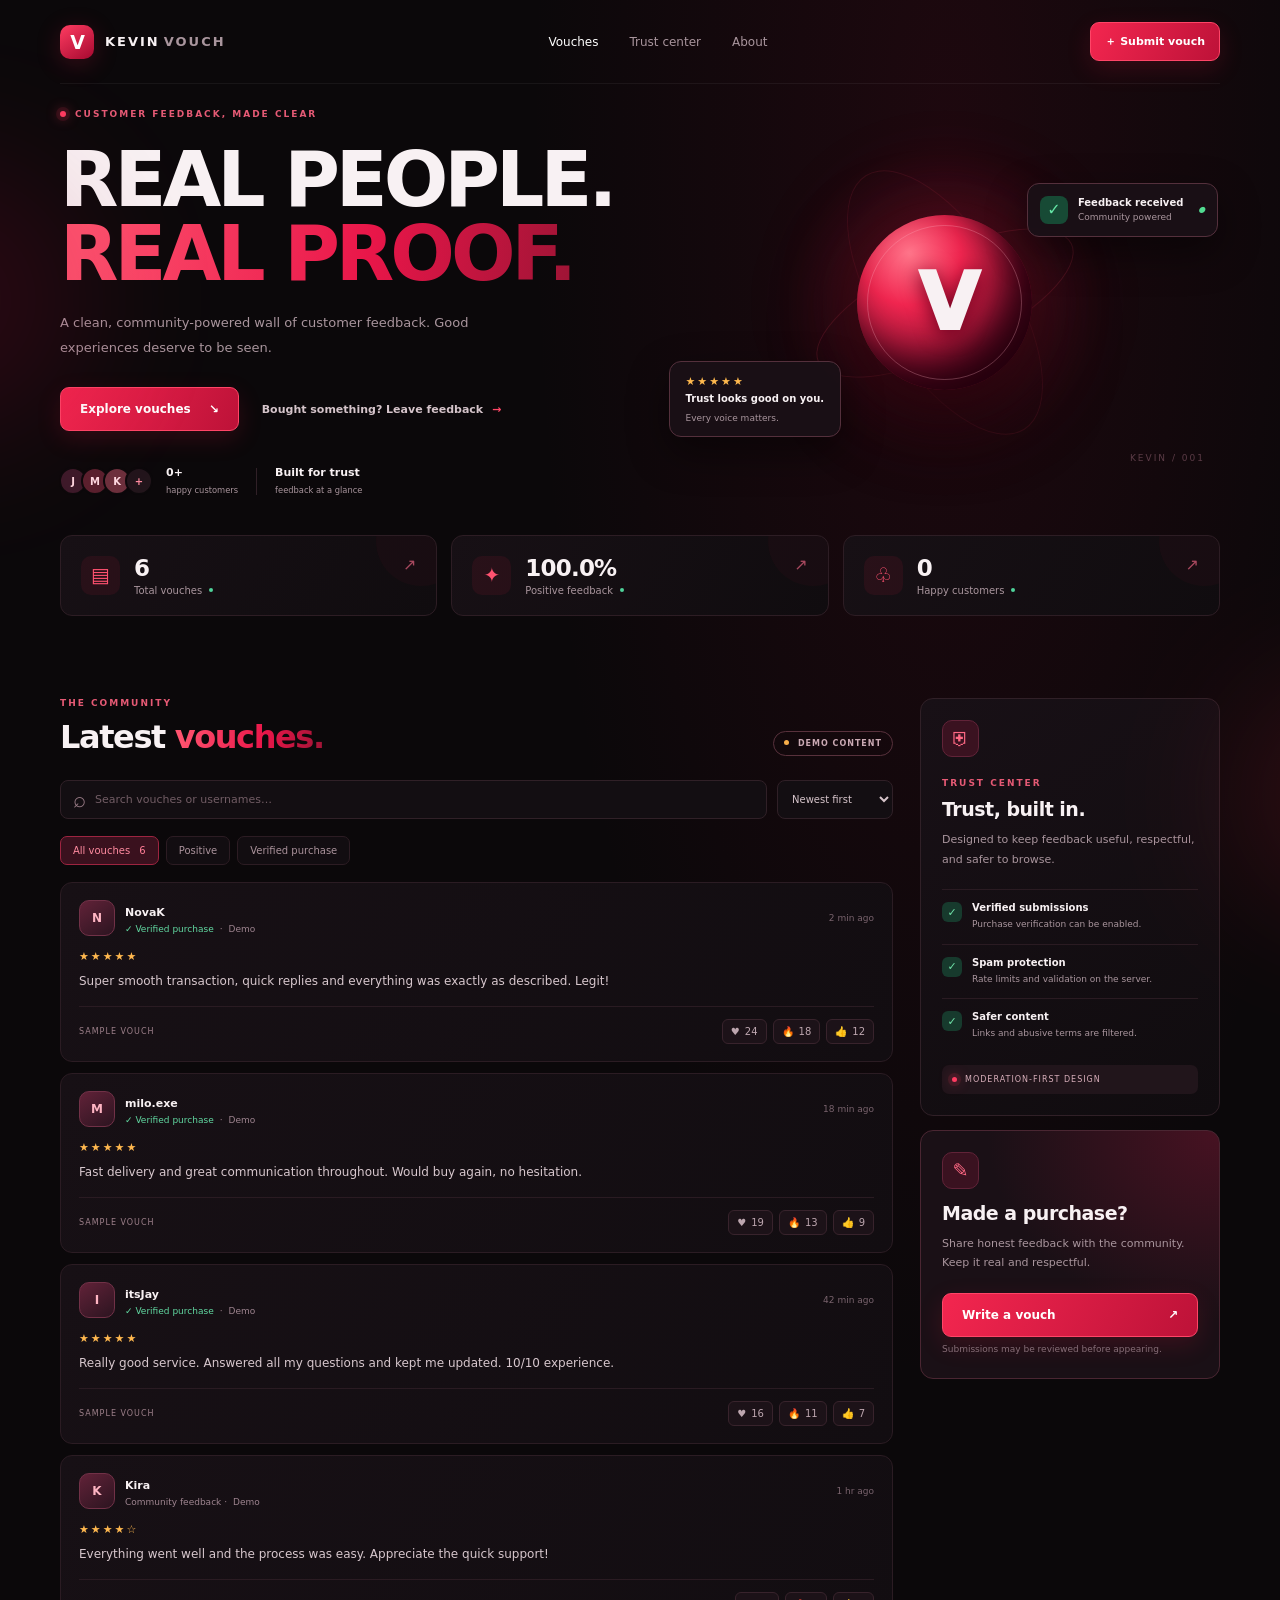
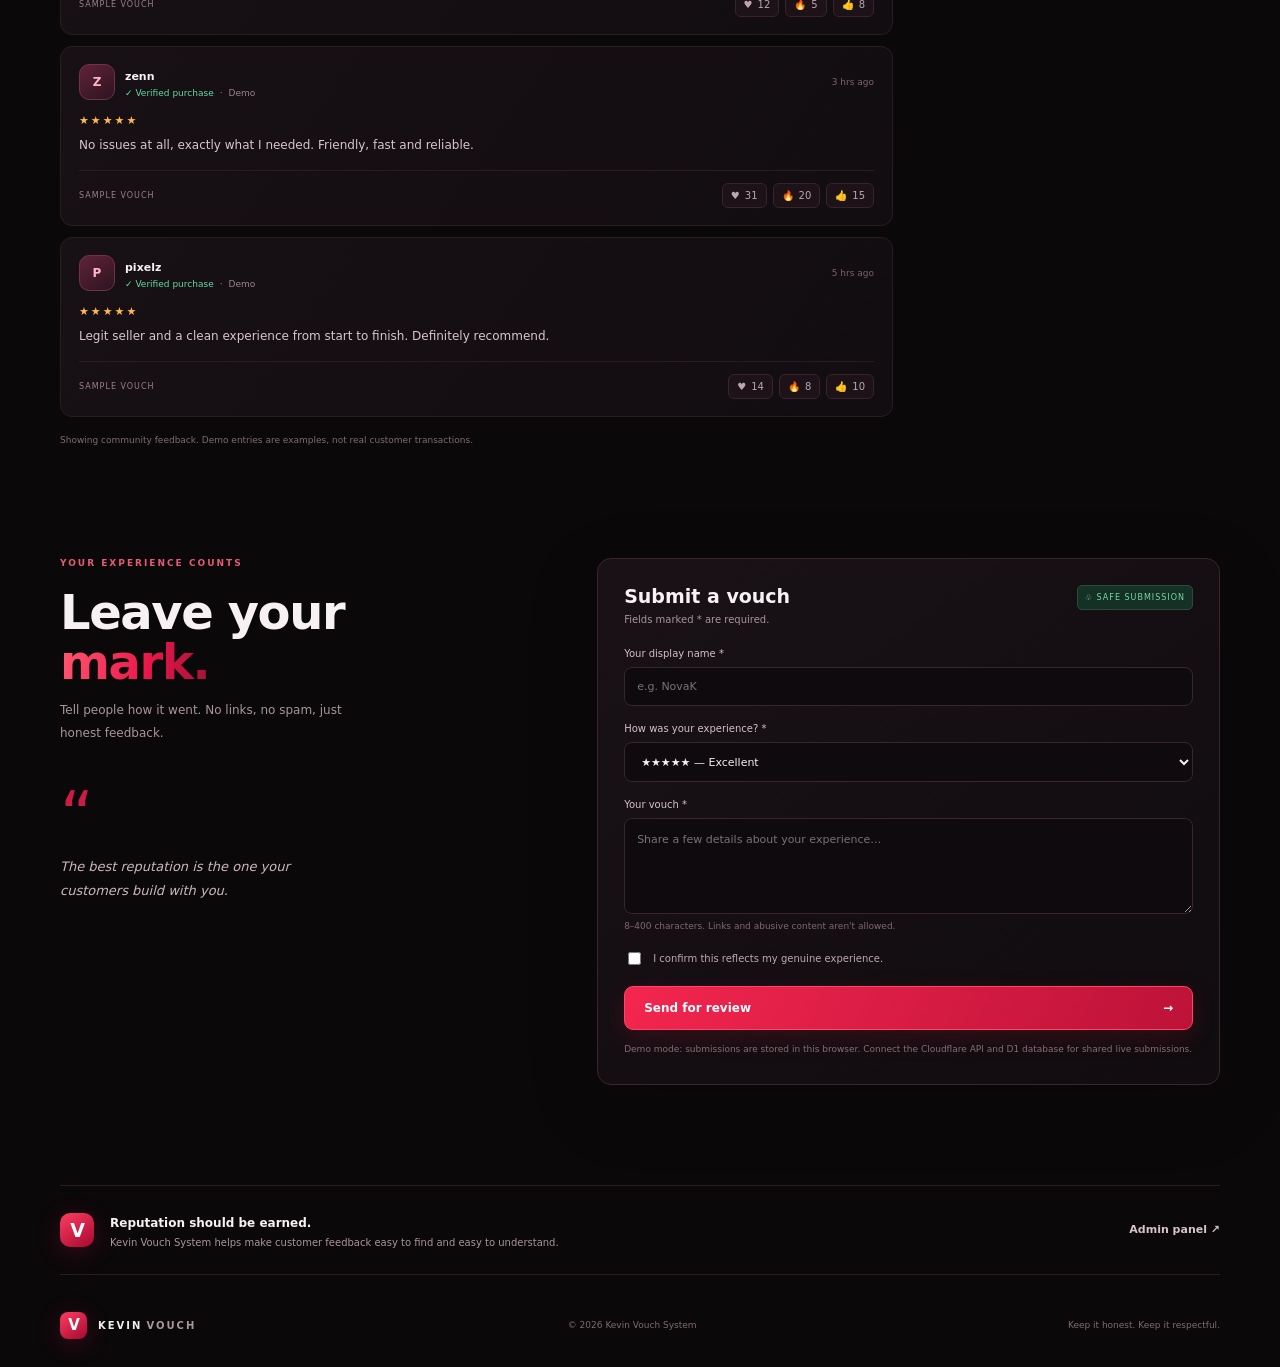
==== index.html @ d9f5d792 "Add files via upload" ====
<!doctype html>
<html lang="en">
<head>
  <meta charset="utf-8">
  <meta name="viewport" content="width=device-width, initial-scale=1">
  <meta name="theme-color" content="#0b080a">
  <title>Kevin Vouch System — Real People. Real Proof.</title>
  <meta name="description" content="A clean, community-powered wall of customer feedback.">
  <link rel="stylesheet" href="/styles.css">
</head>
<body>
  <div class="ambient ambient-one"></div><div class="ambient ambient-two"></div>
  <header class="nav wrap">
    <a class="brand" href="/" aria-label="Kevin Vouch System home"><span class="brand-mark">V</span><span>KEVIN<span class="brand-light">VOUCH</span></span></a>
    <nav><a class="nav-link active" href="#vouches">Vouches</a><a class="nav-link" href="#trust">Trust center</a><a class="nav-link" href="#about">About</a></nav>
    <a class="button button-small" href="#submit">＋ Submit vouch</a>
  </header>

  <main>
    <section class="hero wrap">
      <div class="hero-copy">
        <div class="eyebrow"><span class="pulse"></span> CUSTOMER FEEDBACK, MADE CLEAR</div>
        <h1>REAL PEOPLE.<br><span class="gradient-text">REAL PROOF.</span></h1>
        <p class="hero-sub">A clean, community-powered wall of customer feedback. Good experiences deserve to be seen.</p>
        <div class="hero-actions"><a class="button" href="#vouches">Explore vouches <span>↘</span></a><a class="quiet-link" href="#submit">Bought something? Leave feedback <span>→</span></a></div>
        <div class="mini-proof"><div class="avatar-stack"><span>J</span><span>M</span><span>K</span><span>+</span></div><p><b id="happy-count">642+</b><br><small>happy customers</small></p><div class="proof-divider"></div><p><b>Built for trust</b><br><small>feedback at a glance</small></p></div>
      </div>
      <div class="hero-art" aria-label="Decorative red abstract orb">
        <div class="orb-ring ring-a"></div><div class="orb-ring ring-b"></div><div class="orb-core"><span>V</span></div>
        <div class="float-card float-top"><span class="float-icon">✓</span><span><b>Feedback received</b><small>Community powered</small></span><i>●</i></div>
        <div class="float-card float-bottom"><span class="rating">★★★★★</span><b>Trust looks good on you.</b><small>Every voice matters.</small></div>
        <div class="art-label">KEVIN / 001</div>
      </div>
    </section>

    <section class="stats wrap" aria-label="Vouch statistics">
      <article class="stat-card"><span class="stat-icon">▤</span><div><strong id="stat-total">1,284</strong><small>Total vouches <i class="dot"></i></small></div><span class="stat-arrow">↗</span></article>
      <article class="stat-card"><span class="stat-icon">✦</span><div><strong id="stat-positive">98.7%</strong><small>Positive feedback <i class="dot"></i></small></div><span class="stat-arrow">↗</span></article>
      <article class="stat-card"><span class="stat-icon">♧</span><div><strong id="stat-customers">642</strong><small>Happy customers <i class="dot"></i></small></div><span class="stat-arrow">↗</span></article>
    </section>

    <section class="content-grid wrap" id="vouches">
      <div class="feed">
        <div class="section-heading"><div><div class="eyebrow">THE COMMUNITY</div><h2>Latest <span class="gradient-text">vouches.</span></h2></div><span class="demo-pill"><span></span> DEMO CONTENT</span></div>
        <div class="toolbar"><label class="search"><span>⌕</span><input id="search" type="search" placeholder="Search vouches or usernames…" aria-label="Search vouches"></label><select id="sort" aria-label="Sort vouches"><option value="newest">Newest first</option><option value="liked">Most reactions</option></select></div>
        <div class="filter-row"><button class="filter active" data-filter="all">All vouches <span id="filter-count">6</span></button><button class="filter" data-filter="positive">Positive</button><button class="filter" data-filter="verified">Verified purchase</button></div>
        <div id="vouch-list" class="vouch-list" aria-live="polite"></div>
        <p class="feed-foot">Showing community feedback. Demo entries are examples, not real customer transactions.</p>
      </div>
      <aside class="side-column">
        <div class="side-card trust-card" id="trust"><div class="side-icon">⛨</div><div class="eyebrow">TRUST CENTER</div><h3>Trust, built in.</h3><p>Designed to keep feedback useful, respectful, and safer to browse.</p><ul><li><span>✓</span><div><b>Verified submissions</b><small>Purchase verification can be enabled.</small></div></li><li><span>✓</span><div><b>Spam protection</b><small>Rate limits and validation on the server.</small></div></li><li><span>✓</span><div><b>Safer content</b><small>Links and abusive terms are filtered.</small></div></li></ul><div class="trust-status"><span class="pulse"></span> MODERATION-FIRST DESIGN</div></div>
        <div class="side-card submit-card" id="submit"><div class="side-icon">✎</div><h3>Made a purchase?</h3><p>Share honest feedback with the community. Keep it real and respectful.</p><a href="#submit-form" class="button button-wide">Write a vouch <span>↗</span></a><small class="fine-print">Submissions may be reviewed before appearing.</small></div>
      </aside>
    </section>

    <section class="submit-section wrap" id="submit-form">
      <div class="submit-intro"><div class="eyebrow">YOUR EXPERIENCE COUNTS</div><h2>Leave your<br><span class="gradient-text">mark.</span></h2><p>Tell people how it went. No links, no spam, just honest feedback.</p><div class="quote-mark">“</div><p class="quote">The best reputation is the one your customers build with you.</p></div>
      <form id="vouch-form" class="form-card">
        <div class="form-top"><div><h3>Submit a vouch</h3><p>Fields marked * are required.</p></div><span class="form-lock">♧ SAFE SUBMISSION</span></div>
        <label>Your display name *<input name="name" maxlength="24" minlength="2" required placeholder="e.g. NovaK"></label>
        <label>How was your experience? *<select name="rating" required><option value="5">★★★★★ — Excellent</option><option value="4">★★★★☆ — Great</option><option value="3">★★★☆☆ — Okay</option><option value="2">★★☆☆☆ — Not great</option><option value="1">★☆☆☆☆ — Poor</option></select></label>
        <label>Your vouch *<textarea name="message" minlength="8" maxlength="400" required rows="4" placeholder="Share a few details about your experience…"></textarea><span class="input-hint">8–400 characters. Links and abusive content aren't allowed.</span></label>
        <label class="checkbox-row"><input type="checkbox" required> <span>I confirm this reflects my genuine experience.</span></label>
        <button class="button button-wide" type="submit">Send for review <span>→</span></button>
        <p id="form-status" class="form-status" role="status"></p>
        <p class="fine-print">Demo mode: submissions are stored in this browser. Connect the Cloudflare API and D1 database for shared live submissions.</p>
      </form>
    </section>
    <section class="about-strip wrap" id="about"><span class="brand-mark">V</span><div><b>Reputation should be earned.</b><p>Kevin Vouch System helps make customer feedback easy to find and easy to understand.</p></div><a class="quiet-link" href="/admin.html">Admin panel ↗</a></section>
  </main>
  <footer class="footer wrap"><a class="brand" href="/"><span class="brand-mark">V</span><span>KEVIN<span class="brand-light">VOUCH</span></span></a><span>© <span id="year"></span> Kevin Vouch System</span><span>Keep it honest. Keep it respectful.</span></footer>
  <script src="/app.js"></script>
</body>
</html>
---- styles.css ----
:root{--bg:#0b080a;--panel:#130e12;--panel2:#191116;--line:#302027;--text:#f8f1f3;--muted:#a9959d;--red:#f3264f;--red2:#a70e32;--glow:rgba(243,38,79,.25);font-family:Inter,ui-sans-serif,system-ui,-apple-system,BlinkMacSystemFont,"Segoe UI",sans-serif;color:var(--text);background:var(--bg);scroll-behavior:smooth}*{box-sizing:border-box}body{margin:0;min-height:100vh;background:radial-gradient(ellipse at 74% 5%,rgba(115,9,36,.18),transparent 31%),var(--bg);overflow-x:hidden}a{color:inherit;text-decoration:none}button,input,textarea,select{font:inherit}.wrap{width:min(1160px,calc(100% - 48px));margin-inline:auto}.ambient{position:absolute;pointer-events:none;filter:blur(70px);opacity:.18;border-radius:50%;animation:drift 13s ease-in-out infinite alternate}.ambient-one{width:280px;height:280px;background:#b20e3a;top:160px;left:-190px}.ambient-two{width:230px;height:230px;background:#e52a43;top:680px;right:-190px;animation-delay:-5s}@keyframes drift{to{transform:translate(45px,35px) scale(1.12)}}.nav{height:84px;display:flex;align-items:center;justify-content:space-between;border-bottom:1px solid rgba(255,255,255,.055);position:relative;z-index:2}.brand{display:flex;align-items:center;gap:11px;font-size:13px;font-weight:900;letter-spacing:2px}.brand-light{color:#a9959d;font-weight:650;margin-left:4px}.brand-mark{display:grid;place-items:center;width:34px;height:34px;border-radius:10px;background:linear-gradient(145deg,#ff3c61,#a50930);box-shadow:0 5px 24px #e61b4735;color:white;font-size:19px;font-weight:900;letter-spacing:-1px}.nav nav{display:flex;gap:31px}.nav-link{font-size:12px;color:#a9959d;transition:.2s}.nav-link:hover,.nav-link.active{color:#fff}.button{display:inline-flex;align-items:center;justify-content:center;gap:18px;padding:14px 19px;border:1px solid #ff4567;border-radius:9px;background:linear-gradient(115deg,#f3264f,#bd1238);color:#fff;font-size:12px;font-weight:750;box-shadow:0 8px 25px #ee194028;transition:transform .2s,box-shadow .2s;cursor:pointer}.button:hover{transform:translateY(-2px);box-shadow:0 12px 34px #ee19404a}.button-small{padding:11px 14px;font-size:11px}.hero{min-height:445px;display:grid;grid-template-columns:1.05fr .95fr;align-items:center;padding-top:25px;padding-bottom:38px}.eyebrow{font-size:9px;font-weight:850;letter-spacing:2px;color:#e65a75;display:flex;align-items:center;gap:9px}.pulse{width:6px;height:6px;display:inline-block;border-radius:50%;background:#ff3c61;box-shadow:0 0 0 4px #ff3c611c,0 0 13px #ff3c61;animation:pulse 2s infinite}@keyframes pulse{50%{box-shadow:0 0 0 7px #ff3c6100,0 0 17px #ff3c61}}h1{font-size:clamp(46px,6.3vw,76px);line-height:.98;letter-spacing:-4px;margin:24px 0 19px;font-weight:900}.gradient-text{background:linear-gradient(100deg,#ff536f 5%,#e91649 60%,#9d1435);-webkit-background-clip:text;background-clip:text;color:transparent}.hero-sub{max-width:430px;font-size:13px;line-height:1.9;color:var(--muted)}.hero-actions{display:flex;align-items:center;gap:23px;margin-top:27px}.quiet-link{font-size:11px;font-weight:650;color:#d5c4ca;transition:color .2s}.quiet-link:hover{color:#ff5472}.quiet-link span{color:#ff4766;margin-left:5px}.mini-proof{display:flex;align-items:center;gap:13px;margin-top:34px}.avatar-stack{display:flex;padding-left:5px}.avatar-stack span{width:28px;height:28px;display:grid;place-items:center;border:2px solid var(--bg);border-radius:50%;margin-left:-6px;background:#3c1a29;color:#ffd8e0;font-size:10px;font-weight:800}.avatar-stack span:nth-child(2){background:#5a202d}.avatar-stack span:nth-child(3){background:#6d303c}.avatar-stack span:nth-child(4){background:#22151b;color:#ff8ba0}.mini-proof p{font-size:10px;line-height:1.5;margin:0}.mini-proof p b{font-size:11px}.mini-proof small{color:var(--muted)}.proof-divider{height:27px;width:1px;background:var(--line);margin:0 5px}.hero-art{height:360px;position:relative;display:grid;place-items:center;isolation:isolate}.hero-art:before{content:"";position:absolute;width:250px;height:250px;border-radius:50%;background:#e91a4620;filter:blur(36px);animation:breath 4s infinite alternate}@keyframes breath{to{transform:scale(1.25);opacity:.55}}.orb-core{width:175px;height:175px;display:grid;place-items:center;border-radius:50%;background:radial-gradient(circle at 30% 22%,#ff758a,#f12650 28%,#770c2a 70%,#17070d);box-shadow:inset -20px -24px 40px #24000d,0 0 80px #ed17494b,0 25px 80px #000;position:relative;z-index:1;animation:float 6s ease-in-out infinite}.orb-core:after{content:"";position:absolute;inset:10px;border-radius:50%;border:1px solid #ffb1c148}.orb-core span{font-size:78px;font-weight:950;letter-spacing:-8px;text-shadow:0 4px 20px #6b001e}.orb-ring{position:absolute;border:1px solid #ff45652d;border-radius:50%;transform:rotate(-25deg);width:280px;height:100px}.ring-a{animation:orbit 16s linear infinite}.ring-b{width:300px;height:135px;transform:rotate(58deg);border-color:#ff45651c;animation:orbit 22s linear infinite reverse}@keyframes orbit{to{transform:rotate(335deg)}}@keyframes float{50%{transform:translateY(-9px)}}.float-card{position:absolute;z-index:2;background:#1a1117eF;border:1px solid #54303c;border-radius:12px;box-shadow:0 15px 40px #0007;backdrop-filter:blur(14px);display:flex}.float-top{top:60px;right:2px;align-items:center;gap:10px;padding:12px}.float-icon{width:28px;height:28px;display:grid;place-items:center;background:#174a35;color:#65e6a7;border-radius:8px}.float-card b{font-size:10px;display:block}.float-card small{font-size:9px;color:var(--muted);display:block;margin-top:4px}.float-top i{font-size:8px;color:#52db91;margin-left:5px}.float-bottom{bottom:46px;left:0;flex-direction:column;padding:13px 16px;gap:5px}.rating{letter-spacing:2px;color:#ffb94e;font-size:11px}.art-label{position:absolute;right:15px;bottom:20px;color:#5c3c47;font-size:9px;letter-spacing:2px}.stats{display:grid;grid-template-columns:repeat(3,1fr);gap:14px;margin-bottom:82px}.stat-card{display:flex;align-items:center;gap:14px;background:linear-gradient(120deg,#171015,#100c0f);border:1px solid #2d1d24;border-radius:12px;padding:19px 20px;position:relative;overflow:hidden}.stat-card:after{content:"";position:absolute;width:90px;height:90px;background:#e91a4608;border-radius:50%;right:-30px;top:-40px}.stat-icon{width:39px;height:39px;display:grid;place-items:center;border-radius:10px;background:#e9214815;color:#ff5270;font-size:20px}.stat-card strong{font-size:23px;letter-spacing:-.8px;display:block}.stat-card small{font-size:10px;color:var(--muted);display:flex;align-items:center;gap:7px;margin-top:4px}.dot{width:4px;height:4px;border-radius:50%;background:#4fd39a}.stat-arrow{margin-left:auto;align-self:flex-start;color:#a54b60}.content-grid{display:grid;grid-template-columns:minmax(0,1fr) 300px;gap:27px;align-items:start}.section-heading{display:flex;align-items:end;justify-content:space-between;margin-bottom:24px}.section-heading h2,.submit-intro h2{font-size:32px;letter-spacing:-1.4px;margin:10px 0 0}.demo-pill{border:1px solid #58313c;border-radius:30px;padding:7px 10px;color:#cbaab4;font-size:8px;letter-spacing:1px;font-weight:800}.demo-pill span{display:inline-block;width:5px;height:5px;border-radius:50%;background:#f7ae4a;margin:0 5px 1px 0}.toolbar{display:flex;gap:10px}.search{display:flex;align-items:center;gap:9px;flex:1;min-width:0;background:#130e12;border:1px solid var(--line);border-radius:8px;padding:0 12px;color:#997b86}.search span{font-size:22px}.search input{background:none;border:0;outline:0;color:var(--text);width:100%;padding:12px 0;font-size:11px}.search input::placeholder{color:#725d65}.toolbar select,.form-card select{background:#130e12;border:1px solid var(--line);color:#d6c4ca;border-radius:8px;padding:0 10px;font-size:10px;outline:0}.filter-row{display:flex;gap:7px;margin:17px 0}.filter{padding:8px 12px;border:1px solid #2c1c23;background:#120d11;border-radius:7px;color:#aa929b;font-size:10px;cursor:pointer}.filter.active{background:#3a111e;border-color:#9d2440;color:#ff8ba0}.filter span{margin-left:6px;color:#ff7e97}.vouch-list{display:grid;gap:11px}.vouch-card{background:linear-gradient(125deg,#171015,#120d11);border:1px solid #2b1c23;border-radius:12px;padding:17px 18px;transition:transform .2s,border-color .2s;animation:appear .35s both}.vouch-card:hover{transform:translateY(-2px);border-color:#63303e}@keyframes appear{from{opacity:0;transform:translateY(8px)}to{opacity:1;transform:translateY(0)}}.vouch-top{display:flex;align-items:center;gap:10px}.user-avatar{width:36px;height:36px;display:grid;place-items:center;border-radius:10px;background:linear-gradient(145deg,#612238,#2c1420);color:#ffb5c3;font-weight:850;font-size:12px;border:1px solid #713147}.user-info{flex:1}.user-info b{font-size:11px}.user-info small{display:flex;align-items:center;gap:6px;color:#9f8590;font-size:9px;margin-top:4px}.verified{color:#61d8a1}.card-time{font-size:9px;color:#79636d}.stars{font-size:11px;letter-spacing:2px;color:#ffb84f;margin-top:14px}.vouch-message{font-size:12px;line-height:1.75;color:#d7c7cd;margin:8px 0 14px;overflow-wrap:anywhere}.vouch-bottom{display:flex;align-items:center;justify-content:space-between;border-top:1px solid #2a1b22;padding-top:12px}.vouch-label{font-size:8px;letter-spacing:1px;color:#9c7f89}.reactions{display:flex;gap:6px}.reaction{display:flex;align-items:center;gap:5px;border:1px solid #38232c;border-radius:6px;background:#1c1218;color:#bda6af;padding:6px 8px;font-size:10px;cursor:pointer;transition:.2s}.reaction:hover,.reaction.selected{border-color:#a72b49;background:#3a1422;color:#ff8299}.side-column{display:grid;gap:14px}.side-card{background:linear-gradient(145deg,#181016,#100c0f);border:1px solid #302027;border-radius:13px;padding:21px}.side-icon{width:37px;height:37px;display:grid;place-items:center;background:#3a1220;border:1px solid #612338;border-radius:10px;color:#ff6984;font-size:19px;margin-bottom:21px}.side-card h3{font-size:19px;letter-spacing:-.5px;margin:10px 0}.side-card>p{font-size:11px;line-height:1.8;color:var(--muted);margin:0 0 20px}.trust-card ul{list-style:none;padding:0;margin:0}.trust-card li{display:flex;gap:10px;padding:12px 0;border-top:1px solid #2a1b22}.trust-card li>span{width:20px;height:20px;flex:0 0 20px;display:grid;place-items:center;background:#173a2d;color:#6fe0a7;border-radius:6px;font-size:11px}.trust-card li b{display:block;font-size:10px}.trust-card li small{display:block;font-size:9px;color:var(--muted);line-height:1.6;margin-top:4px}.trust-status{margin-top:12px;border-radius:7px;background:#21151b;padding:10px;color:#d7aeb9;font-size:8px;letter-spacing:1px;display:flex;align-items:center;gap:8px}.trust-status .pulse{width:5px;height:5px}.submit-card{background:radial-gradient(ellipse at top right,#471222 0%,#1a1016 55%);border-color:#4a2632}.submit-card .side-icon{margin-bottom:13px}.button-wide{width:100%;justify-content:space-between}.fine-print{font-size:9px;line-height:1.7;color:#866d77;margin:12px 0 0}.feed-foot{font-size:9px;color:#806a74;line-height:1.7;margin:16px 0 0}.empty-state{border:1px dashed #412a33;border-radius:10px;text-align:center;padding:32px;color:#b59da6;font-size:12px}.submit-section{display:grid;grid-template-columns:.75fr 1fr;gap:70px;padding-top:110px;padding-bottom:100px;align-items:start}.submit-intro h2{font-size:48px;line-height:1.03;margin-top:20px}.submit-intro>p{color:var(--muted);font-size:12px;line-height:1.9;max-width:290px}.quote-mark{font-size:65px;line-height:.8;color:#c91d43;margin-top:45px}.submit-intro .quote{font-size:13px;color:#cbb6be;font-style:italic}.form-card{background:linear-gradient(145deg,#191116,#100c0f);border:1px solid #3a242d;border-radius:14px;padding:26px;box-shadow:0 20px 70px #0003}.form-top{display:flex;align-items:start;justify-content:space-between;margin-bottom:23px}.form-top h3{font-size:19px;margin:0 0 7px}.form-top p{font-size:10px;color:var(--muted);margin:0}.form-lock{font-size:8px;letter-spacing:1px;color:#77d7a7;background:#153025;border:1px solid #24503b;border-radius:5px;padding:7px}.form-card>label:not(.checkbox-row){display:block;font-size:10px;color:#d5c1c9;margin:17px 0}.form-card input:not([type=checkbox]),.form-card textarea,.form-card select{display:block;width:100%;margin-top:8px;background:#0e0a0d;border:1px solid #38252d;border-radius:8px;padding:12px;color:#f8edf1;font-size:11px;outline:0;transition:border-color .2s}.form-card input:focus,.form-card textarea:focus,.form-card select:focus{border-color:#b52b4b}.form-card textarea{resize:vertical;line-height:1.6}.form-card select{height:40px}.input-hint{display:block;color:#7f6872;font-size:9px;margin-top:7px}.checkbox-row{display:flex;align-items:center;gap:9px;color:#bda9b1;font-size:10px;margin:18px 0}.checkbox-row input{accent-color:#f3264f}.form-status{font-size:11px;line-height:1.6}.form-status.success{color:#76dca7}.form-status.error{color:#ff718b}.about-strip{display:flex;align-items:center;gap:16px;border-top:1px solid #2b1c23;border-bottom:1px solid #2b1c23;padding:26px 0;margin-bottom:25px}.about-strip>div{flex:1}.about-strip b{font-size:12px}.about-strip p{font-size:10px;color:var(--muted);margin:6px 0 0}.footer{display:flex;align-items:center;justify-content:space-between;padding:12px 0 28px;color:#806a74;font-size:9px}.footer .brand{color:#eee;font-size:10px}.footer .brand-mark{width:27px;height:27px;font-size:15px;border-radius:8px}
@media(max-width:850px){.wrap{width:min(100% - 32px,650px)}.nav{height:70px}.nav nav{gap:15px}.nav-link{font-size:10px}.hero{grid-template-columns:1fr;padding-top:65px}.hero-art{height:300px;margin-top:10px}.float-top{right:7%}.float-bottom{left:8%}.stats{gap:8px;margin-bottom:65px}.stat-card{padding:14px 12px;gap:9px}.stat-icon{width:31px;height:31px}.stat-card strong{font-size:19px}.stat-card small{font-size:9px}.content-grid{grid-template-columns:1fr}.side-column{grid-template-columns:1fr 1fr}.submit-section{grid-template-columns:1fr;gap:25px;padding-top:80px}.submit-intro h2{font-size:42px}.quote-mark{margin-top:25px}.quote-mark,.submit-intro .quote{display:none}}
@media(max-width:560px){.wrap{width:calc(100% - 30px)}.nav nav{display:none}.brand{font-size:11px}.button-small{font-size:10px;padding:10px}.hero{padding-top:50px;min-height:auto}h1{font-size:52px;letter-spacing:-2.8px}.hero-sub{font-size:12px}.hero-actions{align-items:flex-start;flex-direction:column;gap:16px}.hero-art{height:275px}.orb-core{width:145px;height:145px}.orb-core span{font-size:65px}.orb-ring{width:245px}.ring-b{width:255px}.float-top{top:34px;right:0}.float-bottom{bottom:25px;left:0}.stats{grid-template-columns:1fr;margin-bottom:60px}.stat-card{padding:13px 15px}.stat-card strong{font-size:21px}.section-heading{align-items:start;gap:10px}.section-heading h2{font-size:28px}.demo-pill{font-size:7px;padding:6px 7px;white-space:nowrap}.toolbar{flex-direction:column}.toolbar select{height:38px}.filter-row{overflow:auto}.filter{white-space:nowrap}.vouch-card{padding:14px}.side-column{grid-template-columns:1fr}.submit-section{padding-top:70px;padding-bottom:65px}.form-card{padding:18px}.form-lock{font-size:7px}.about-strip{align-items:flex-start;flex-wrap:wrap}.about-strip>div{min-width:calc(100% - 60px)}.about-strip>.quiet-link{margin-left:49px}.footer{flex-wrap:wrap;gap:14px}.footer>span:last-child{width:100%}}
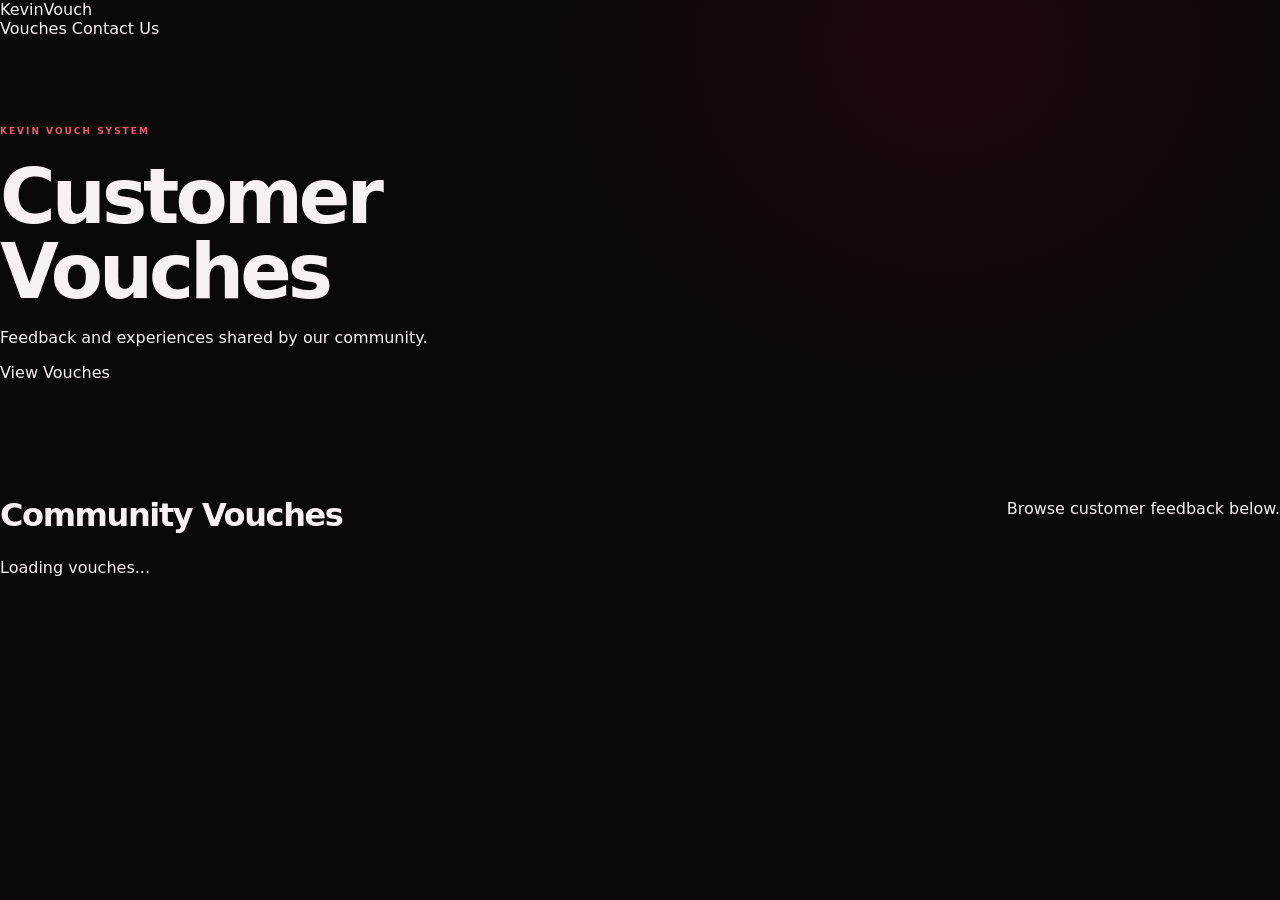
==== commit b9a9e4c9: "Update index.html" ====
--- a/index.html
+++ b/index.html
@@ -1,74 +1,68 @@
-<!doctype html>
+<!DOCTYPE html>
 <html lang="en">
 <head>
-  <meta charset="utf-8">
-  <meta name="viewport" content="width=device-width, initial-scale=1">
-  <meta name="theme-color" content="#0b080a">
-  <title>Kevin Vouch System — Real People. Real Proof.</title>
-  <meta name="description" content="A clean, community-powered wall of customer feedback.">
-  <link rel="stylesheet" href="/styles.css">
+  <meta charset="UTF-8">
+  <meta name="viewport" content="width=device-width, initial-scale=1.0">
+
+  <title>Kevin Vouch System</title>
+
+  <meta
+    name="description"
+    content="Kevin Vouch System — customer testimonials and community feedback."
+  >
+
+  <link rel="stylesheet" href="styles.css">
 </head>
+
 <body>
-  <div class="ambient ambient-one"></div><div class="ambient ambient-two"></div>
-  <header class="nav wrap">
-    <a class="brand" href="/" aria-label="Kevin Vouch System home"><span class="brand-mark">V</span><span>KEVIN<span class="brand-light">VOUCH</span></span></a>
-    <nav><a class="nav-link active" href="#vouches">Vouches</a><a class="nav-link" href="#trust">Trust center</a><a class="nav-link" href="#about">About</a></nav>
-    <a class="button button-small" href="#submit">＋ Submit vouch</a>
+  <header class="navbar">
+    <a href="#" class="logo">Kevin<span>Vouch</span></a>
+
+    <nav class="nav-links">
+      <a href="#vouches">Vouches</a>
+
+      <a
+        href="https://discord.gg/luascript"
+        target="_blank"
+        rel="noopener noreferrer"
+        class="contact-link"
+      >
+        Contact Us
+      </a>
+    </nav>
   </header>
 
   <main>
-    <section class="hero wrap">
-      <div class="hero-copy">
-        <div class="eyebrow"><span class="pulse"></span> CUSTOMER FEEDBACK, MADE CLEAR</div>
-        <h1>REAL PEOPLE.<br><span class="gradient-text">REAL PROOF.</span></h1>
-        <p class="hero-sub">A clean, community-powered wall of customer feedback. Good experiences deserve to be seen.</p>
-        <div class="hero-actions"><a class="button" href="#vouches">Explore vouches <span>↘</span></a><a class="quiet-link" href="#submit">Bought something? Leave feedback <span>→</span></a></div>
-        <div class="mini-proof"><div class="avatar-stack"><span>J</span><span>M</span><span>K</span><span>+</span></div><p><b id="happy-count">642+</b><br><small>happy customers</small></p><div class="proof-divider"></div><p><b>Built for trust</b><br><small>feedback at a glance</small></p></div>
-      </div>
-      <div class="hero-art" aria-label="Decorative red abstract orb">
-        <div class="orb-ring ring-a"></div><div class="orb-ring ring-b"></div><div class="orb-core"><span>V</span></div>
-        <div class="float-card float-top"><span class="float-icon">✓</span><span><b>Feedback received</b><small>Community powered</small></span><i>●</i></div>
-        <div class="float-card float-bottom"><span class="rating">★★★★★</span><b>Trust looks good on you.</b><small>Every voice matters.</small></div>
-        <div class="art-label">KEVIN / 001</div>
+    <section class="hero">
+      <div class="hero-content">
+        <span class="eyebrow">KEVIN VOUCH SYSTEM</span>
+
+        <h1>
+          Customer <span>Vouches</span>
+        </h1>
+
+        <p>
+          Feedback and experiences shared by our community.
+        </p>
+
+        <a href="#vouches" class="primary-button">
+          View Vouches
+        </a>
       </div>
     </section>
 
-    <section class="stats wrap" aria-label="Vouch statistics">
-      <article class="stat-card"><span class="stat-icon">▤</span><div><strong id="stat-total">1,284</strong><small>Total vouches <i class="dot"></i></small></div><span class="stat-arrow">↗</span></article>
-      <article class="stat-card"><span class="stat-icon">✦</span><div><strong id="stat-positive">98.7%</strong><small>Positive feedback <i class="dot"></i></small></div><span class="stat-arrow">↗</span></article>
-      <article class="stat-card"><span class="stat-icon">♧</span><div><strong id="stat-customers">642</strong><small>Happy customers <i class="dot"></i></small></div><span class="stat-arrow">↗</span></article>
+    <section id="vouches" class="vouches-section">
+      <div class="section-heading">
+        <h2>Community <span>Vouches</span></h2>
+        <p>Browse customer feedback below.</p>
+      </div>
+
+      <div id="vouches-container" class="vouches-grid">
+        <p class="loading-message">Loading vouches...</p>
+      </div>
     </section>
+  </main>
 
-    <section class="content-grid wrap" id="vouches">
-      <div class="feed">
-        <div class="section-heading"><div><div class="eyebrow">THE COMMUNITY</div><h2>Latest <span class="gradient-text">vouches.</span></h2></div><span class="demo-pill"><span></span> DEMO CONTENT</span></div>
-        <div class="toolbar"><label class="search"><span>⌕</span><input id="search" type="search" placeholder="Search vouches or usernames…" aria-label="Search vouches"></label><select id="sort" aria-label="Sort vouches"><option value="newest">Newest first</option><option value="liked">Most reactions</option></select></div>
-        <div class="filter-row"><button class="filter active" data-filter="all">All vouches <span id="filter-count">6</span></button><button class="filter" data-filter="positive">Positive</button><button class="filter" data-filter="verified">Verified purchase</button></div>
-        <div id="vouch-list" class="vouch-list" aria-live="polite"></div>
-        <p class="feed-foot">Showing community feedback. Demo entries are examples, not real customer transactions.</p>
-      </div>
-      <aside class="side-column">
-        <div class="side-card trust-card" id="trust"><div class="side-icon">⛨</div><div class="eyebrow">TRUST CENTER</div><h3>Trust, built in.</h3><p>Designed to keep feedback useful, respectful, and safer to browse.</p><ul><li><span>✓</span><div><b>Verified submissions</b><small>Purchase verification can be enabled.</small></div></li><li><span>✓</span><div><b>Spam protection</b><small>Rate limits and validation on the server.</small></div></li><li><span>✓</span><div><b>Safer content</b><small>Links and abusive terms are filtered.</small></div></li></ul><div class="trust-status"><span class="pulse"></span> MODERATION-FIRST DESIGN</div></div>
-        <div class="side-card submit-card" id="submit"><div class="side-icon">✎</div><h3>Made a purchase?</h3><p>Share honest feedback with the community. Keep it real and respectful.</p><a href="#submit-form" class="button button-wide">Write a vouch <span>↗</span></a><small class="fine-print">Submissions may be reviewed before appearing.</small></div>
-      </aside>
-    </section>
-
-    <section class="submit-section wrap" id="submit-form">
-      <div class="submit-intro"><div class="eyebrow">YOUR EXPERIENCE COUNTS</div><h2>Leave your<br><span class="gradient-text">mark.</span></h2><p>Tell people how it went. No links, no spam, just honest feedback.</p><div class="quote-mark">“</div><p class="quote">The best reputation is the one your customers build with you.</p></div>
-      <form id="vouch-form" class="form-card">
-        <div class="form-top"><div><h3>Submit a vouch</h3><p>Fields marked * are required.</p></div><span class="form-lock">♧ SAFE SUBMISSION</span></div>
-        <label>Your display name *<input name="name" maxlength="24" minlength="2" required placeholder="e.g. NovaK"></label>
-        <label>How was your experience? *<select name="rating" required><option value="5">★★★★★ — Excellent</option><option value="4">★★★★☆ — Great</option><option value="3">★★★☆☆ — Okay</option><option value="2">★★☆☆☆ — Not great</option><option value="1">★☆☆☆☆ — Poor</option></select></label>
-        <label>Your vouch *<textarea name="message" minlength="8" maxlength="400" required rows="4" placeholder="Share a few details about your experience…"></textarea><span class="input-hint">8–400 characters. Links and abusive content aren't allowed.</span></label>
-        <label class="checkbox-row"><input type="checkbox" required> <span>I confirm this reflects my genuine experience.</span></label>
-        <button class="button button-wide" type="submit">Send for review <span>→</span></button>
-        <p id="form-status" class="form-status" role="status"></p>
-        <p class="fine-print">Demo mode: submissions are stored in this browser. Connect the Cloudflare API and D1 database for shared live submissions.</p>
-      </form>
-    </section>
-    <section class="about-strip wrap" id="about"><span class="brand-mark">V</span><div><b>Reputation should be earned.</b><p>Kevin Vouch System helps make customer feedback easy to find and easy to understand.</p></div><a class="quiet-link" href="/admin.html">Admin panel ↗</a></section>
-  </main>
-  <footer class="footer wrap"><a class="brand" href="/"><span class="brand-mark">V</span><span>KEVIN<span class="brand-light">VOUCH</span></span></a><span>© <span id="year"></span> Kevin Vouch System</span><span>Keep it honest. Keep it respectful.</span></footer>
-  <script src="/app.js"></script>
+  <script src="app.js"></script>
 </body>
 </html>
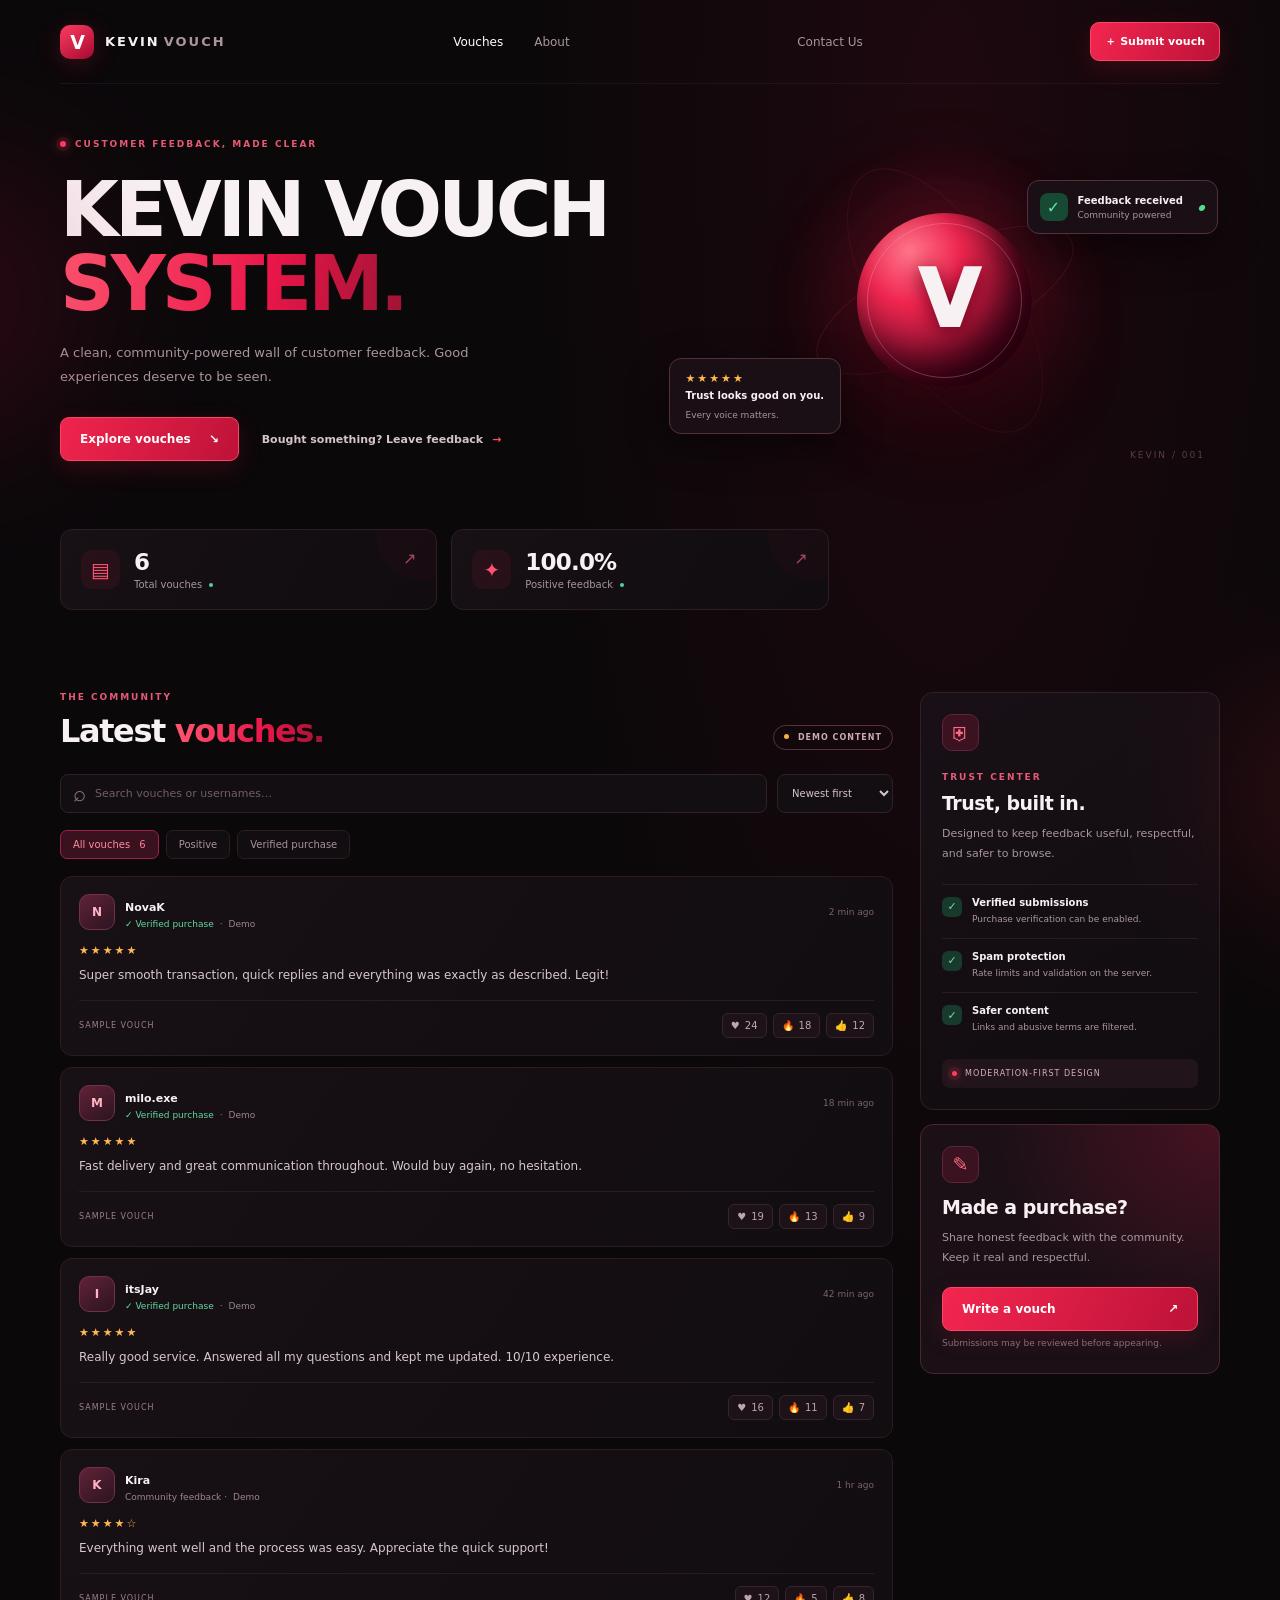
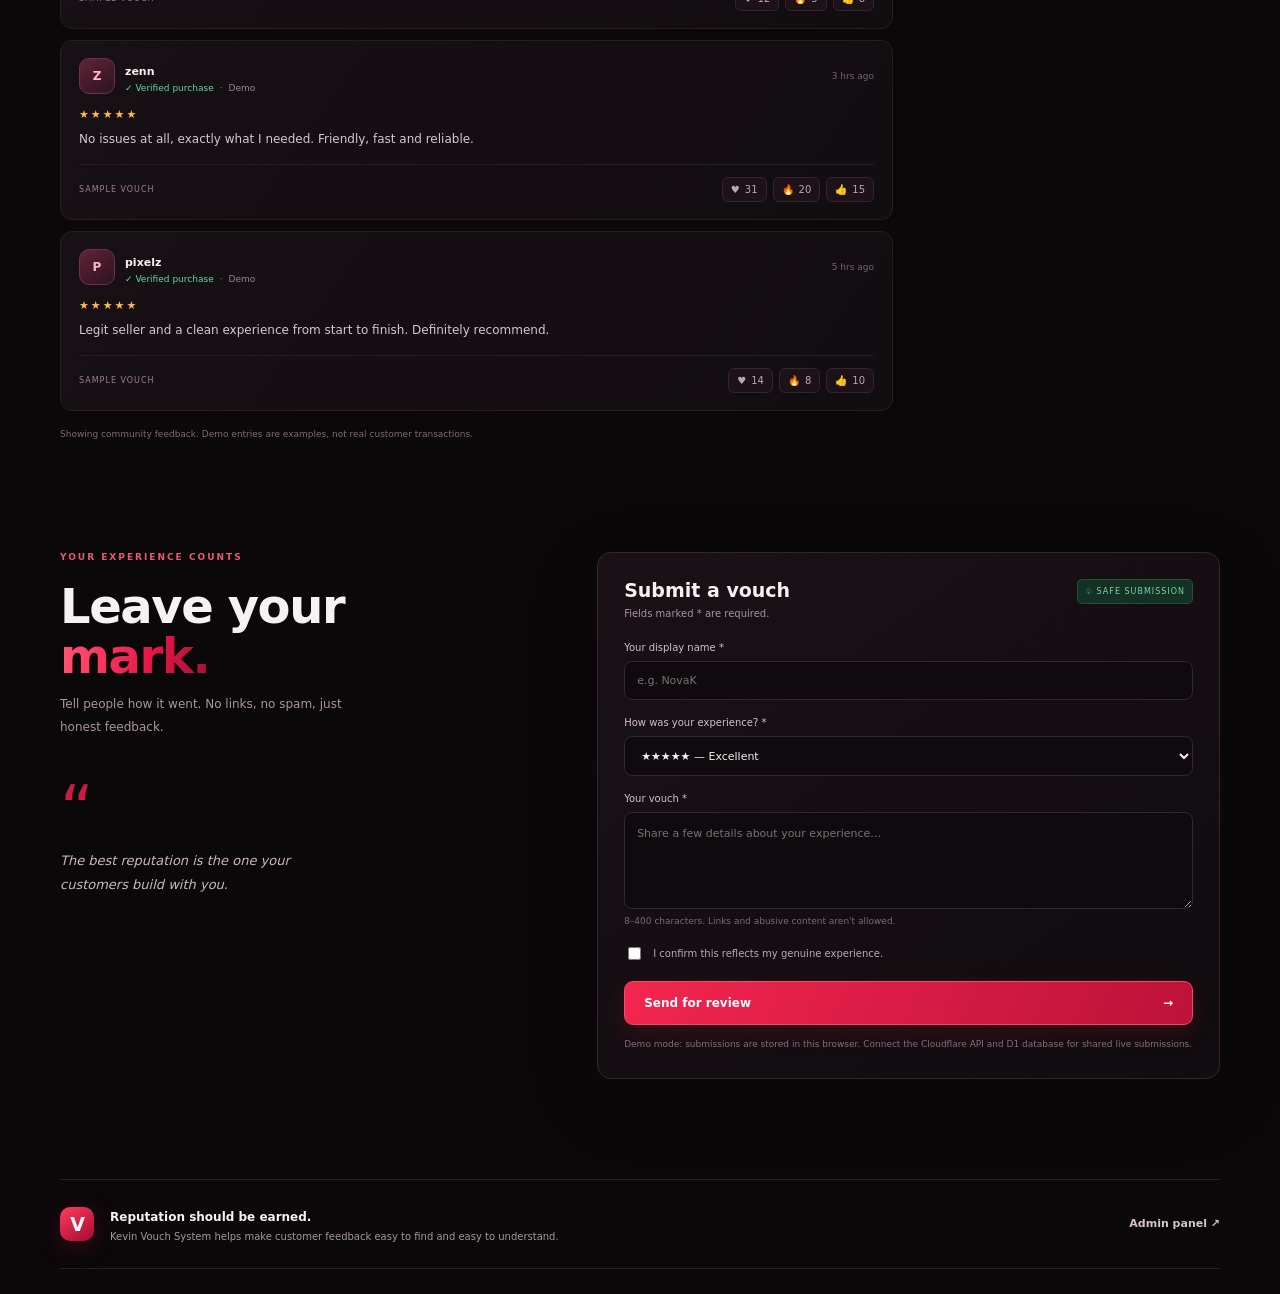
==== commit 1daf8fd7: "Add files via upload" ====
--- a/index.html
+++ b/index.html
@@ -1,68 +1,72 @@
-<!DOCTYPE html>
+<!doctype html>
 <html lang="en">
 <head>
-  <meta charset="UTF-8">
-  <meta name="viewport" content="width=device-width, initial-scale=1.0">
-
+  <meta charset="utf-8">
+  <meta name="viewport" content="width=device-width, initial-scale=1">
+  <meta name="theme-color" content="#0b080a">
   <title>Kevin Vouch System</title>
-
-  <meta
-    name="description"
-    content="Kevin Vouch System — customer testimonials and community feedback."
-  >
-
-  <link rel="stylesheet" href="styles.css">
+  <meta name="description" content="A clean, community-powered wall of customer feedback.">
+  <link rel="stylesheet" href="/styles.css">
 </head>
-
 <body>
-  <header class="navbar">
-    <a href="#" class="logo">Kevin<span>Vouch</span></a>
-
-    <nav class="nav-links">
-      <a href="#vouches">Vouches</a>
-
-      <a
-        href="https://discord.gg/luascript"
-        target="_blank"
-        rel="noopener noreferrer"
-        class="contact-link"
-      >
-        Contact Us
-      </a>
-    </nav>
+  <div class="ambient ambient-one"></div><div class="ambient ambient-two"></div>
+  <header class="nav wrap">
+    <a class="brand" href="/" aria-label="Kevin Vouch System home"><span class="brand-mark">V</span><span>KEVIN<span class="brand-light">VOUCH</span></span></a>
+    <nav><a class="nav-link active" href="#vouches">Vouches</a><a class="nav-link" href="#about">About</a></nav>
+    <a class="nav-link" href="https://discord.gg/luascript" target="_blank" rel="noopener noreferrer">Contact Us</a><a class="button button-small" href="#submit">＋ Submit vouch</a>
   </header>
 
   <main>
-    <section class="hero">
-      <div class="hero-content">
-        <span class="eyebrow">KEVIN VOUCH SYSTEM</span>
-
-        <h1>
-          Customer <span>Vouches</span>
-        </h1>
-
-        <p>
-          Feedback and experiences shared by our community.
-        </p>
-
-        <a href="#vouches" class="primary-button">
-          View Vouches
-        </a>
+    <section class="hero wrap">
+      <div class="hero-copy">
+        <div class="eyebrow"><span class="pulse"></span> CUSTOMER FEEDBACK, MADE CLEAR</div>
+        <h1>KEVIN VOUCH<br><span class="gradient-text">SYSTEM.</span></h1>
+        <p class="hero-sub">A clean, community-powered wall of customer feedback. Good experiences deserve to be seen.</p>
+        <div class="hero-actions"><a class="button" href="#vouches">Explore vouches <span>↘</span></a><a class="quiet-link" href="#submit">Bought something? Leave feedback <span>→</span></a></div>
+        
+      </div>
+      <div class="hero-art" aria-label="Decorative red abstract orb">
+        <div class="orb-ring ring-a"></div><div class="orb-ring ring-b"></div><div class="orb-core"><span>V</span></div>
+        <div class="float-card float-top"><span class="float-icon">✓</span><span><b>Feedback received</b><small>Community powered</small></span><i>●</i></div>
+        <div class="float-card float-bottom"><span class="rating">★★★★★</span><b>Trust looks good on you.</b><small>Every voice matters.</small></div>
+        <div class="art-label">KEVIN / 001</div>
       </div>
     </section>
 
-    <section id="vouches" class="vouches-section">
-      <div class="section-heading">
-        <h2>Community <span>Vouches</span></h2>
-        <p>Browse customer feedback below.</p>
+    <section class="stats wrap" aria-label="Vouch statistics">
+      <article class="stat-card"><span class="stat-icon">▤</span><div><strong id="stat-total">1,284</strong><small>Total vouches <i class="dot"></i></small></div><span class="stat-arrow">↗</span></article>
+      <article class="stat-card"><span class="stat-icon">✦</span><div><strong id="stat-positive">98.7%</strong><small>Positive feedback <i class="dot"></i></small></div><span class="stat-arrow">↗</span></article>
+    </section>
+
+    <section class="content-grid wrap" id="vouches">
+      <div class="feed">
+        <div class="section-heading"><div><div class="eyebrow">THE COMMUNITY</div><h2>Latest <span class="gradient-text">vouches.</span></h2></div><span class="demo-pill"><span></span> DEMO CONTENT</span></div>
+        <div class="toolbar"><label class="search"><span>⌕</span><input id="search" type="search" placeholder="Search vouches or usernames…" aria-label="Search vouches"></label><select id="sort" aria-label="Sort vouches"><option value="newest">Newest first</option><option value="liked">Most reactions</option></select></div>
+        <div class="filter-row"><button class="filter active" data-filter="all">All vouches <span id="filter-count">6</span></button><button class="filter" data-filter="positive">Positive</button><button class="filter" data-filter="verified">Verified purchase</button></div>
+        <div id="vouch-list" class="vouch-list" aria-live="polite"></div>
+        <p class="feed-foot">Showing community feedback. Demo entries are examples, not real customer transactions.</p>
       </div>
+      <aside class="side-column">
+        <div class="side-card trust-card" id="trust"><div class="side-icon">⛨</div><div class="eyebrow">TRUST CENTER</div><h3>Trust, built in.</h3><p>Designed to keep feedback useful, respectful, and safer to browse.</p><ul><li><span>✓</span><div><b>Verified submissions</b><small>Purchase verification can be enabled.</small></div></li><li><span>✓</span><div><b>Spam protection</b><small>Rate limits and validation on the server.</small></div></li><li><span>✓</span><div><b>Safer content</b><small>Links and abusive terms are filtered.</small></div></li></ul><div class="trust-status"><span class="pulse"></span> MODERATION-FIRST DESIGN</div></div>
+        <div class="side-card submit-card" id="submit"><div class="side-icon">✎</div><h3>Made a purchase?</h3><p>Share honest feedback with the community. Keep it real and respectful.</p><a href="#submit-form" class="button button-wide">Write a vouch <span>↗</span></a><small class="fine-print">Submissions may be reviewed before appearing.</small></div>
+      </aside>
+    </section>
 
-      <div id="vouches-container" class="vouches-grid">
-        <p class="loading-message">Loading vouches...</p>
-      </div>
+    <section class="submit-section wrap" id="submit-form">
+      <div class="submit-intro"><div class="eyebrow">YOUR EXPERIENCE COUNTS</div><h2>Leave your<br><span class="gradient-text">mark.</span></h2><p>Tell people how it went. No links, no spam, just honest feedback.</p><div class="quote-mark">“</div><p class="quote">The best reputation is the one your customers build with you.</p></div>
+      <form id="vouch-form" class="form-card">
+        <div class="form-top"><div><h3>Submit a vouch</h3><p>Fields marked * are required.</p></div><span class="form-lock">♧ SAFE SUBMISSION</span></div>
+        <label>Your display name *<input name="name" maxlength="24" minlength="2" required placeholder="e.g. NovaK"></label>
+        <label>How was your experience? *<select name="rating" required><option value="5">★★★★★ — Excellent</option><option value="4">★★★★☆ — Great</option><option value="3">★★★☆☆ — Okay</option><option value="2">★★☆☆☆ — Not great</option><option value="1">★☆☆☆☆ — Poor</option></select></label>
+        <label>Your vouch *<textarea name="message" minlength="8" maxlength="400" required rows="4" placeholder="Share a few details about your experience…"></textarea><span class="input-hint">8–400 characters. Links and abusive content aren't allowed.</span></label>
+        <label class="checkbox-row"><input type="checkbox" required> <span>I confirm this reflects my genuine experience.</span></label>
+        <button class="button button-wide" type="submit">Send for review <span>→</span></button>
+        <p id="form-status" class="form-status" role="status"></p>
+        <p class="fine-print">Demo mode: submissions are stored in this browser. Connect the Cloudflare API and D1 database for shared live submissions.</p>
+      </form>
     </section>
+    <section class="about-strip wrap" id="about"><span class="brand-mark">V</span><div><b>Reputation should be earned.</b><p>Kevin Vouch System helps make customer feedback easy to find and easy to understand.</p></div><a class="quiet-link" href="/admin.html">Admin panel ↗</a></section>
   </main>
-
-  <script src="app.js"></script>
+  <script src="/app.js"></script>
 </body>
 </html>
--- a/styles.css
+++ b/styles.css
@@ -1,3 +1,7 @@
 :root{--bg:#0b080a;--panel:#130e12;--panel2:#191116;--line:#302027;--text:#f8f1f3;--muted:#a9959d;--red:#f3264f;--red2:#a70e32;--glow:rgba(243,38,79,.25);font-family:Inter,ui-sans-serif,system-ui,-apple-system,BlinkMacSystemFont,"Segoe UI",sans-serif;color:var(--text);background:var(--bg);scroll-behavior:smooth}*{box-sizing:border-box}body{margin:0;min-height:100vh;background:radial-gradient(ellipse at 74% 5%,rgba(115,9,36,.18),transparent 31%),var(--bg);overflow-x:hidden}a{color:inherit;text-decoration:none}button,input,textarea,select{font:inherit}.wrap{width:min(1160px,calc(100% - 48px));margin-inline:auto}.ambient{position:absolute;pointer-events:none;filter:blur(70px);opacity:.18;border-radius:50%;animation:drift 13s ease-in-out infinite alternate}.ambient-one{width:280px;height:280px;background:#b20e3a;top:160px;left:-190px}.ambient-two{width:230px;height:230px;background:#e52a43;top:680px;right:-190px;animation-delay:-5s}@keyframes drift{to{transform:translate(45px,35px) scale(1.12)}}.nav{height:84px;display:flex;align-items:center;justify-content:space-between;border-bottom:1px solid rgba(255,255,255,.055);position:relative;z-index:2}.brand{display:flex;align-items:center;gap:11px;font-size:13px;font-weight:900;letter-spacing:2px}.brand-light{color:#a9959d;font-weight:650;margin-left:4px}.brand-mark{display:grid;place-items:center;width:34px;height:34px;border-radius:10px;background:linear-gradient(145deg,#ff3c61,#a50930);box-shadow:0 5px 24px #e61b4735;color:white;font-size:19px;font-weight:900;letter-spacing:-1px}.nav nav{display:flex;gap:31px}.nav-link{font-size:12px;color:#a9959d;transition:.2s}.nav-link:hover,.nav-link.active{color:#fff}.button{display:inline-flex;align-items:center;justify-content:center;gap:18px;padding:14px 19px;border:1px solid #ff4567;border-radius:9px;background:linear-gradient(115deg,#f3264f,#bd1238);color:#fff;font-size:12px;font-weight:750;box-shadow:0 8px 25px #ee194028;transition:transform .2s,box-shadow .2s;cursor:pointer}.button:hover{transform:translateY(-2px);box-shadow:0 12px 34px #ee19404a}.button-small{padding:11px 14px;font-size:11px}.hero{min-height:445px;display:grid;grid-template-columns:1.05fr .95fr;align-items:center;padding-top:25px;padding-bottom:38px}.eyebrow{font-size:9px;font-weight:850;letter-spacing:2px;color:#e65a75;display:flex;align-items:center;gap:9px}.pulse{width:6px;height:6px;display:inline-block;border-radius:50%;background:#ff3c61;box-shadow:0 0 0 4px #ff3c611c,0 0 13px #ff3c61;animation:pulse 2s infinite}@keyframes pulse{50%{box-shadow:0 0 0 7px #ff3c6100,0 0 17px #ff3c61}}h1{font-size:clamp(46px,6.3vw,76px);line-height:.98;letter-spacing:-4px;margin:24px 0 19px;font-weight:900}.gradient-text{background:linear-gradient(100deg,#ff536f 5%,#e91649 60%,#9d1435);-webkit-background-clip:text;background-clip:text;color:transparent}.hero-sub{max-width:430px;font-size:13px;line-height:1.9;color:var(--muted)}.hero-actions{display:flex;align-items:center;gap:23px;margin-top:27px}.quiet-link{font-size:11px;font-weight:650;color:#d5c4ca;transition:color .2s}.quiet-link:hover{color:#ff5472}.quiet-link span{color:#ff4766;margin-left:5px}.mini-proof{display:flex;align-items:center;gap:13px;margin-top:34px}.avatar-stack{display:flex;padding-left:5px}.avatar-stack span{width:28px;height:28px;display:grid;place-items:center;border:2px solid var(--bg);border-radius:50%;margin-left:-6px;background:#3c1a29;color:#ffd8e0;font-size:10px;font-weight:800}.avatar-stack span:nth-child(2){background:#5a202d}.avatar-stack span:nth-child(3){background:#6d303c}.avatar-stack span:nth-child(4){background:#22151b;color:#ff8ba0}.mini-proof p{font-size:10px;line-height:1.5;margin:0}.mini-proof p b{font-size:11px}.mini-proof small{color:var(--muted)}.proof-divider{height:27px;width:1px;background:var(--line);margin:0 5px}.hero-art{height:360px;position:relative;display:grid;place-items:center;isolation:isolate}.hero-art:before{content:"";position:absolute;width:250px;height:250px;border-radius:50%;background:#e91a4620;filter:blur(36px);animation:breath 4s infinite alternate}@keyframes breath{to{transform:scale(1.25);opacity:.55}}.orb-core{width:175px;height:175px;display:grid;place-items:center;border-radius:50%;background:radial-gradient(circle at 30% 22%,#ff758a,#f12650 28%,#770c2a 70%,#17070d);box-shadow:inset -20px -24px 40px #24000d,0 0 80px #ed17494b,0 25px 80px #000;position:relative;z-index:1;animation:float 6s ease-in-out infinite}.orb-core:after{content:"";position:absolute;inset:10px;border-radius:50%;border:1px solid #ffb1c148}.orb-core span{font-size:78px;font-weight:950;letter-spacing:-8px;text-shadow:0 4px 20px #6b001e}.orb-ring{position:absolute;border:1px solid #ff45652d;border-radius:50%;transform:rotate(-25deg);width:280px;height:100px}.ring-a{animation:orbit 16s linear infinite}.ring-b{width:300px;height:135px;transform:rotate(58deg);border-color:#ff45651c;animation:orbit 22s linear infinite reverse}@keyframes orbit{to{transform:rotate(335deg)}}@keyframes float{50%{transform:translateY(-9px)}}.float-card{position:absolute;z-index:2;background:#1a1117eF;border:1px solid #54303c;border-radius:12px;box-shadow:0 15px 40px #0007;backdrop-filter:blur(14px);display:flex}.float-top{top:60px;right:2px;align-items:center;gap:10px;padding:12px}.float-icon{width:28px;height:28px;display:grid;place-items:center;background:#174a35;color:#65e6a7;border-radius:8px}.float-card b{font-size:10px;display:block}.float-card small{font-size:9px;color:var(--muted);display:block;margin-top:4px}.float-top i{font-size:8px;color:#52db91;margin-left:5px}.float-bottom{bottom:46px;left:0;flex-direction:column;padding:13px 16px;gap:5px}.rating{letter-spacing:2px;color:#ffb94e;font-size:11px}.art-label{position:absolute;right:15px;bottom:20px;color:#5c3c47;font-size:9px;letter-spacing:2px}.stats{display:grid;grid-template-columns:repeat(3,1fr);gap:14px;margin-bottom:82px}.stat-card{display:flex;align-items:center;gap:14px;background:linear-gradient(120deg,#171015,#100c0f);border:1px solid #2d1d24;border-radius:12px;padding:19px 20px;position:relative;overflow:hidden}.stat-card:after{content:"";position:absolute;width:90px;height:90px;background:#e91a4608;border-radius:50%;right:-30px;top:-40px}.stat-icon{width:39px;height:39px;display:grid;place-items:center;border-radius:10px;background:#e9214815;color:#ff5270;font-size:20px}.stat-card strong{font-size:23px;letter-spacing:-.8px;display:block}.stat-card small{font-size:10px;color:var(--muted);display:flex;align-items:center;gap:7px;margin-top:4px}.dot{width:4px;height:4px;border-radius:50%;background:#4fd39a}.stat-arrow{margin-left:auto;align-self:flex-start;color:#a54b60}.content-grid{display:grid;grid-template-columns:minmax(0,1fr) 300px;gap:27px;align-items:start}.section-heading{display:flex;align-items:end;justify-content:space-between;margin-bottom:24px}.section-heading h2,.submit-intro h2{font-size:32px;letter-spacing:-1.4px;margin:10px 0 0}.demo-pill{border:1px solid #58313c;border-radius:30px;padding:7px 10px;color:#cbaab4;font-size:8px;letter-spacing:1px;font-weight:800}.demo-pill span{display:inline-block;width:5px;height:5px;border-radius:50%;background:#f7ae4a;margin:0 5px 1px 0}.toolbar{display:flex;gap:10px}.search{display:flex;align-items:center;gap:9px;flex:1;min-width:0;background:#130e12;border:1px solid var(--line);border-radius:8px;padding:0 12px;color:#997b86}.search span{font-size:22px}.search input{background:none;border:0;outline:0;color:var(--text);width:100%;padding:12px 0;font-size:11px}.search input::placeholder{color:#725d65}.toolbar select,.form-card select{background:#130e12;border:1px solid var(--line);color:#d6c4ca;border-radius:8px;padding:0 10px;font-size:10px;outline:0}.filter-row{display:flex;gap:7px;margin:17px 0}.filter{padding:8px 12px;border:1px solid #2c1c23;background:#120d11;border-radius:7px;color:#aa929b;font-size:10px;cursor:pointer}.filter.active{background:#3a111e;border-color:#9d2440;color:#ff8ba0}.filter span{margin-left:6px;color:#ff7e97}.vouch-list{display:grid;gap:11px}.vouch-card{background:linear-gradient(125deg,#171015,#120d11);border:1px solid #2b1c23;border-radius:12px;padding:17px 18px;transition:transform .2s,border-color .2s;animation:appear .35s both}.vouch-card:hover{transform:translateY(-2px);border-color:#63303e}@keyframes appear{from{opacity:0;transform:translateY(8px)}to{opacity:1;transform:translateY(0)}}.vouch-top{display:flex;align-items:center;gap:10px}.user-avatar{width:36px;height:36px;display:grid;place-items:center;border-radius:10px;background:linear-gradient(145deg,#612238,#2c1420);color:#ffb5c3;font-weight:850;font-size:12px;border:1px solid #713147}.user-info{flex:1}.user-info b{font-size:11px}.user-info small{display:flex;align-items:center;gap:6px;color:#9f8590;font-size:9px;margin-top:4px}.verified{color:#61d8a1}.card-time{font-size:9px;color:#79636d}.stars{font-size:11px;letter-spacing:2px;color:#ffb84f;margin-top:14px}.vouch-message{font-size:12px;line-height:1.75;color:#d7c7cd;margin:8px 0 14px;overflow-wrap:anywhere}.vouch-bottom{display:flex;align-items:center;justify-content:space-between;border-top:1px solid #2a1b22;padding-top:12px}.vouch-label{font-size:8px;letter-spacing:1px;color:#9c7f89}.reactions{display:flex;gap:6px}.reaction{display:flex;align-items:center;gap:5px;border:1px solid #38232c;border-radius:6px;background:#1c1218;color:#bda6af;padding:6px 8px;font-size:10px;cursor:pointer;transition:.2s}.reaction:hover,.reaction.selected{border-color:#a72b49;background:#3a1422;color:#ff8299}.side-column{display:grid;gap:14px}.side-card{background:linear-gradient(145deg,#181016,#100c0f);border:1px solid #302027;border-radius:13px;padding:21px}.side-icon{width:37px;height:37px;display:grid;place-items:center;background:#3a1220;border:1px solid #612338;border-radius:10px;color:#ff6984;font-size:19px;margin-bottom:21px}.side-card h3{font-size:19px;letter-spacing:-.5px;margin:10px 0}.side-card>p{font-size:11px;line-height:1.8;color:var(--muted);margin:0 0 20px}.trust-card ul{list-style:none;padding:0;margin:0}.trust-card li{display:flex;gap:10px;padding:12px 0;border-top:1px solid #2a1b22}.trust-card li>span{width:20px;height:20px;flex:0 0 20px;display:grid;place-items:center;background:#173a2d;color:#6fe0a7;border-radius:6px;font-size:11px}.trust-card li b{display:block;font-size:10px}.trust-card li small{display:block;font-size:9px;color:var(--muted);line-height:1.6;margin-top:4px}.trust-status{margin-top:12px;border-radius:7px;background:#21151b;padding:10px;color:#d7aeb9;font-size:8px;letter-spacing:1px;display:flex;align-items:center;gap:8px}.trust-status .pulse{width:5px;height:5px}.submit-card{background:radial-gradient(ellipse at top right,#471222 0%,#1a1016 55%);border-color:#4a2632}.submit-card .side-icon{margin-bottom:13px}.button-wide{width:100%;justify-content:space-between}.fine-print{font-size:9px;line-height:1.7;color:#866d77;margin:12px 0 0}.feed-foot{font-size:9px;color:#806a74;line-height:1.7;margin:16px 0 0}.empty-state{border:1px dashed #412a33;border-radius:10px;text-align:center;padding:32px;color:#b59da6;font-size:12px}.submit-section{display:grid;grid-template-columns:.75fr 1fr;gap:70px;padding-top:110px;padding-bottom:100px;align-items:start}.submit-intro h2{font-size:48px;line-height:1.03;margin-top:20px}.submit-intro>p{color:var(--muted);font-size:12px;line-height:1.9;max-width:290px}.quote-mark{font-size:65px;line-height:.8;color:#c91d43;margin-top:45px}.submit-intro .quote{font-size:13px;color:#cbb6be;font-style:italic}.form-card{background:linear-gradient(145deg,#191116,#100c0f);border:1px solid #3a242d;border-radius:14px;padding:26px;box-shadow:0 20px 70px #0003}.form-top{display:flex;align-items:start;justify-content:space-between;margin-bottom:23px}.form-top h3{font-size:19px;margin:0 0 7px}.form-top p{font-size:10px;color:var(--muted);margin:0}.form-lock{font-size:8px;letter-spacing:1px;color:#77d7a7;background:#153025;border:1px solid #24503b;border-radius:5px;padding:7px}.form-card>label:not(.checkbox-row){display:block;font-size:10px;color:#d5c1c9;margin:17px 0}.form-card input:not([type=checkbox]),.form-card textarea,.form-card select{display:block;width:100%;margin-top:8px;background:#0e0a0d;border:1px solid #38252d;border-radius:8px;padding:12px;color:#f8edf1;font-size:11px;outline:0;transition:border-color .2s}.form-card input:focus,.form-card textarea:focus,.form-card select:focus{border-color:#b52b4b}.form-card textarea{resize:vertical;line-height:1.6}.form-card select{height:40px}.input-hint{display:block;color:#7f6872;font-size:9px;margin-top:7px}.checkbox-row{display:flex;align-items:center;gap:9px;color:#bda9b1;font-size:10px;margin:18px 0}.checkbox-row input{accent-color:#f3264f}.form-status{font-size:11px;line-height:1.6}.form-status.success{color:#76dca7}.form-status.error{color:#ff718b}.about-strip{display:flex;align-items:center;gap:16px;border-top:1px solid #2b1c23;border-bottom:1px solid #2b1c23;padding:26px 0;margin-bottom:25px}.about-strip>div{flex:1}.about-strip b{font-size:12px}.about-strip p{font-size:10px;color:var(--muted);margin:6px 0 0}.footer{display:flex;align-items:center;justify-content:space-between;padding:12px 0 28px;color:#806a74;font-size:9px}.footer .brand{color:#eee;font-size:10px}.footer .brand-mark{width:27px;height:27px;font-size:15px;border-radius:8px}
 @media(max-width:850px){.wrap{width:min(100% - 32px,650px)}.nav{height:70px}.nav nav{gap:15px}.nav-link{font-size:10px}.hero{grid-template-columns:1fr;padding-top:65px}.hero-art{height:300px;margin-top:10px}.float-top{right:7%}.float-bottom{left:8%}.stats{gap:8px;margin-bottom:65px}.stat-card{padding:14px 12px;gap:9px}.stat-icon{width:31px;height:31px}.stat-card strong{font-size:19px}.stat-card small{font-size:9px}.content-grid{grid-template-columns:1fr}.side-column{grid-template-columns:1fr 1fr}.submit-section{grid-template-columns:1fr;gap:25px;padding-top:80px}.submit-intro h2{font-size:42px}.quote-mark{margin-top:25px}.quote-mark,.submit-intro .quote{display:none}}
 @media(max-width:560px){.wrap{width:calc(100% - 30px)}.nav nav{display:none}.brand{font-size:11px}.button-small{font-size:10px;padding:10px}.hero{padding-top:50px;min-height:auto}h1{font-size:52px;letter-spacing:-2.8px}.hero-sub{font-size:12px}.hero-actions{align-items:flex-start;flex-direction:column;gap:16px}.hero-art{height:275px}.orb-core{width:145px;height:145px}.orb-core span{font-size:65px}.orb-ring{width:245px}.ring-b{width:255px}.float-top{top:34px;right:0}.float-bottom{bottom:25px;left:0}.stats{grid-template-columns:1fr;margin-bottom:60px}.stat-card{padding:13px 15px}.stat-card strong{font-size:21px}.section-heading{align-items:start;gap:10px}.section-heading h2{font-size:28px}.demo-pill{font-size:7px;padding:6px 7px;white-space:nowrap}.toolbar{flex-direction:column}.toolbar select{height:38px}.filter-row{overflow:auto}.filter{white-space:nowrap}.vouch-card{padding:14px}.side-column{grid-template-columns:1fr}.submit-section{padding-top:70px;padding-bottom:65px}.form-card{padding:18px}.form-lock{font-size:7px}.about-strip{align-items:flex-start;flex-wrap:wrap}.about-strip>div{min-width:calc(100% - 60px)}.about-strip>.quiet-link{margin-left:49px}.footer{flex-wrap:wrap;gap:14px}.footer>span:last-child{width:100%}}
+
+/* Top navigation contact link */
+.nav .contact-link{font-size:12px;color:#f8f1f3;transition:color .2s ease}
+.nav .contact-link:hover{color:#ff4567}
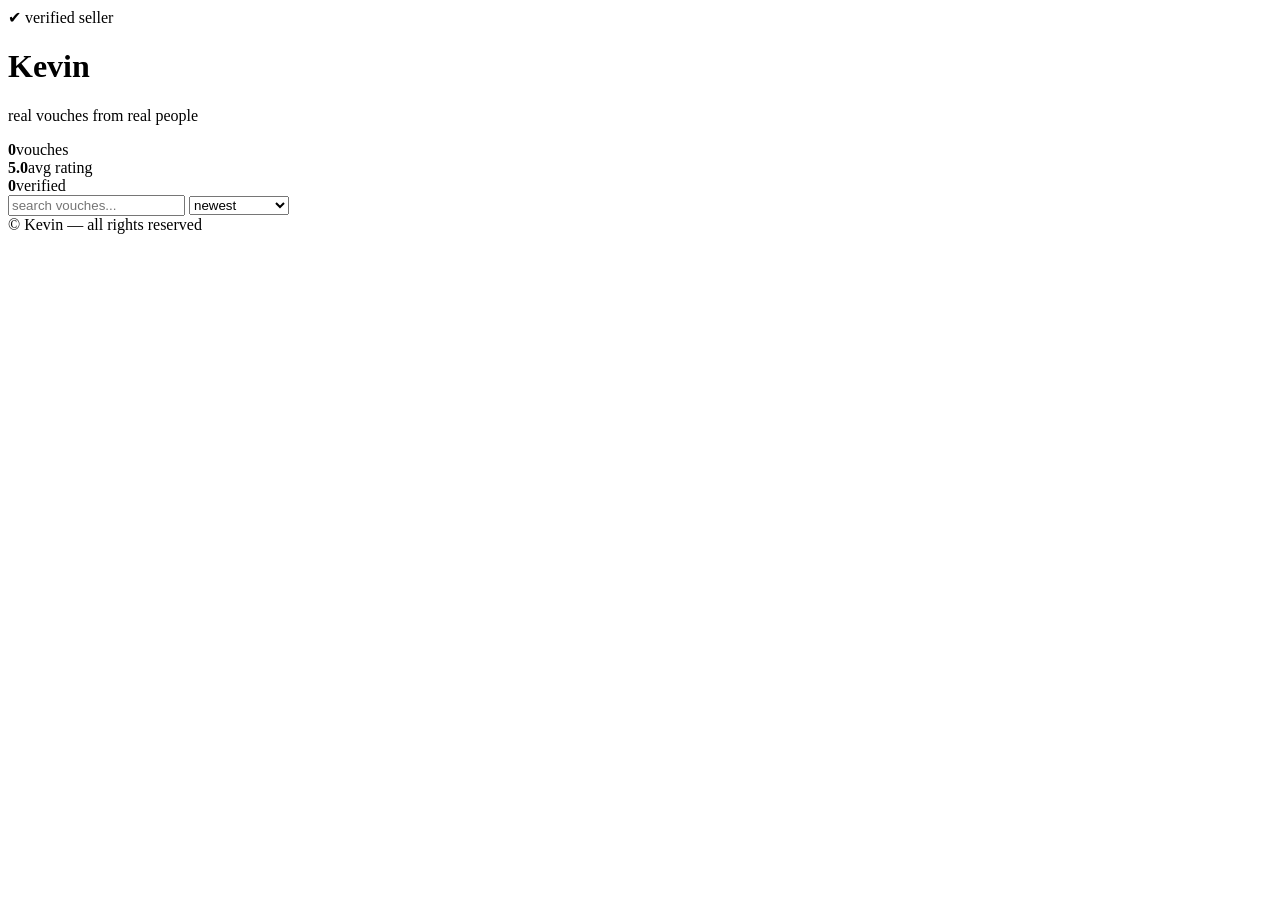
==== commit ccb4e3d8: "Update index.html" ====
--- a/index.html
+++ b/index.html
@@ -1,72 +1,37 @@
-<!doctype html>
+<!DOCTYPE html>
 <html lang="en">
 <head>
-  <meta charset="utf-8">
-  <meta name="viewport" content="width=device-width, initial-scale=1">
-  <meta name="theme-color" content="#0b080a">
-  <title>Kevin Vouch System</title>
-  <meta name="description" content="A clean, community-powered wall of customer feedback.">
-  <link rel="stylesheet" href="/styles.css">
+<meta charset="UTF-8" />
+<meta name="viewport" content="width=device-width,initial-scale=1" />
+<title>Kevin — Vouches</title>
+<link rel="stylesheet" href="/style.css" />
+<link rel="icon" href="data:image/svg+xml,<svg xmlns='http://www.w3.org/2000/svg' viewBox='0 0 100 100'><text y='.9em' font-size='90'>✅</text></svg>" />
 </head>
 <body>
-  <div class="ambient ambient-one"></div><div class="ambient ambient-two"></div>
-  <header class="nav wrap">
-    <a class="brand" href="/" aria-label="Kevin Vouch System home"><span class="brand-mark">V</span><span>KEVIN<span class="brand-light">VOUCH</span></span></a>
-    <nav><a class="nav-link active" href="#vouches">Vouches</a><a class="nav-link" href="#about">About</a></nav>
-    <a class="nav-link" href="https://discord.gg/luascript" target="_blank" rel="noopener noreferrer">Contact Us</a><a class="button button-small" href="#submit">＋ Submit vouch</a>
+  <header class="hero">
+    <div class="badge">✔ verified seller</div>
+    <h1>Kevin</h1>
+    <p class="sub">real vouches from real people</p>
+    <div class="stats">
+      <div><strong id="total">0</strong><span>vouches</span></div>
+      <div><strong id="avg">5.0</strong><span>avg rating</span></div>
+      <div><strong id="verified">0</strong><span>verified</span></div>
+    </div>
   </header>
 
   <main>
-    <section class="hero wrap">
-      <div class="hero-copy">
-        <div class="eyebrow"><span class="pulse"></span> CUSTOMER FEEDBACK, MADE CLEAR</div>
-        <h1>KEVIN VOUCH<br><span class="gradient-text">SYSTEM.</span></h1>
-        <p class="hero-sub">A clean, community-powered wall of customer feedback. Good experiences deserve to be seen.</p>
-        <div class="hero-actions"><a class="button" href="#vouches">Explore vouches <span>↘</span></a><a class="quiet-link" href="#submit">Bought something? Leave feedback <span>→</span></a></div>
-        
-      </div>
-      <div class="hero-art" aria-label="Decorative red abstract orb">
-        <div class="orb-ring ring-a"></div><div class="orb-ring ring-b"></div><div class="orb-core"><span>V</span></div>
-        <div class="float-card float-top"><span class="float-icon">✓</span><span><b>Feedback received</b><small>Community powered</small></span><i>●</i></div>
-        <div class="float-card float-bottom"><span class="rating">★★★★★</span><b>Trust looks good on you.</b><small>Every voice matters.</small></div>
-        <div class="art-label">KEVIN / 001</div>
-      </div>
-    </section>
+    <div class="controls">
+      <input id="search" placeholder="search vouches..." />
+      <select id="sort">
+        <option value="new">newest</option>
+        <option value="old">oldest</option>
+        <option value="high">highest rated</option>
+      </select>
+    </div>
+    <div id="grid" class="grid"></div>
+  </main>
 
-    <section class="stats wrap" aria-label="Vouch statistics">
-      <article class="stat-card"><span class="stat-icon">▤</span><div><strong id="stat-total">1,284</strong><small>Total vouches <i class="dot"></i></small></div><span class="stat-arrow">↗</span></article>
-      <article class="stat-card"><span class="stat-icon">✦</span><div><strong id="stat-positive">98.7%</strong><small>Positive feedback <i class="dot"></i></small></div><span class="stat-arrow">↗</span></article>
-    </section>
-
-    <section class="content-grid wrap" id="vouches">
-      <div class="feed">
-        <div class="section-heading"><div><div class="eyebrow">THE COMMUNITY</div><h2>Latest <span class="gradient-text">vouches.</span></h2></div><span class="demo-pill"><span></span> DEMO CONTENT</span></div>
-        <div class="toolbar"><label class="search"><span>⌕</span><input id="search" type="search" placeholder="Search vouches or usernames…" aria-label="Search vouches"></label><select id="sort" aria-label="Sort vouches"><option value="newest">Newest first</option><option value="liked">Most reactions</option></select></div>
-        <div class="filter-row"><button class="filter active" data-filter="all">All vouches <span id="filter-count">6</span></button><button class="filter" data-filter="positive">Positive</button><button class="filter" data-filter="verified">Verified purchase</button></div>
-        <div id="vouch-list" class="vouch-list" aria-live="polite"></div>
-        <p class="feed-foot">Showing community feedback. Demo entries are examples, not real customer transactions.</p>
-      </div>
-      <aside class="side-column">
-        <div class="side-card trust-card" id="trust"><div class="side-icon">⛨</div><div class="eyebrow">TRUST CENTER</div><h3>Trust, built in.</h3><p>Designed to keep feedback useful, respectful, and safer to browse.</p><ul><li><span>✓</span><div><b>Verified submissions</b><small>Purchase verification can be enabled.</small></div></li><li><span>✓</span><div><b>Spam protection</b><small>Rate limits and validation on the server.</small></div></li><li><span>✓</span><div><b>Safer content</b><small>Links and abusive terms are filtered.</small></div></li></ul><div class="trust-status"><span class="pulse"></span> MODERATION-FIRST DESIGN</div></div>
-        <div class="side-card submit-card" id="submit"><div class="side-icon">✎</div><h3>Made a purchase?</h3><p>Share honest feedback with the community. Keep it real and respectful.</p><a href="#submit-form" class="button button-wide">Write a vouch <span>↗</span></a><small class="fine-print">Submissions may be reviewed before appearing.</small></div>
-      </aside>
-    </section>
-
-    <section class="submit-section wrap" id="submit-form">
-      <div class="submit-intro"><div class="eyebrow">YOUR EXPERIENCE COUNTS</div><h2>Leave your<br><span class="gradient-text">mark.</span></h2><p>Tell people how it went. No links, no spam, just honest feedback.</p><div class="quote-mark">“</div><p class="quote">The best reputation is the one your customers build with you.</p></div>
-      <form id="vouch-form" class="form-card">
-        <div class="form-top"><div><h3>Submit a vouch</h3><p>Fields marked * are required.</p></div><span class="form-lock">♧ SAFE SUBMISSION</span></div>
-        <label>Your display name *<input name="name" maxlength="24" minlength="2" required placeholder="e.g. NovaK"></label>
-        <label>How was your experience? *<select name="rating" required><option value="5">★★★★★ — Excellent</option><option value="4">★★★★☆ — Great</option><option value="3">★★★☆☆ — Okay</option><option value="2">★★☆☆☆ — Not great</option><option value="1">★☆☆☆☆ — Poor</option></select></label>
-        <label>Your vouch *<textarea name="message" minlength="8" maxlength="400" required rows="4" placeholder="Share a few details about your experience…"></textarea><span class="input-hint">8–400 characters. Links and abusive content aren't allowed.</span></label>
-        <label class="checkbox-row"><input type="checkbox" required> <span>I confirm this reflects my genuine experience.</span></label>
-        <button class="button button-wide" type="submit">Send for review <span>→</span></button>
-        <p id="form-status" class="form-status" role="status"></p>
-        <p class="fine-print">Demo mode: submissions are stored in this browser. Connect the Cloudflare API and D1 database for shared live submissions.</p>
-      </form>
-    </section>
-    <section class="about-strip wrap" id="about"><span class="brand-mark">V</span><div><b>Reputation should be earned.</b><p>Kevin Vouch System helps make customer feedback easy to find and easy to understand.</p></div><a class="quiet-link" href="/admin.html">Admin panel ↗</a></section>
-  </main>
-  <script src="/app.js"></script>
+  <footer>© Kevin — all rights reserved</footer>
+  <script src="/main.js"></script>
 </body>
 </html>
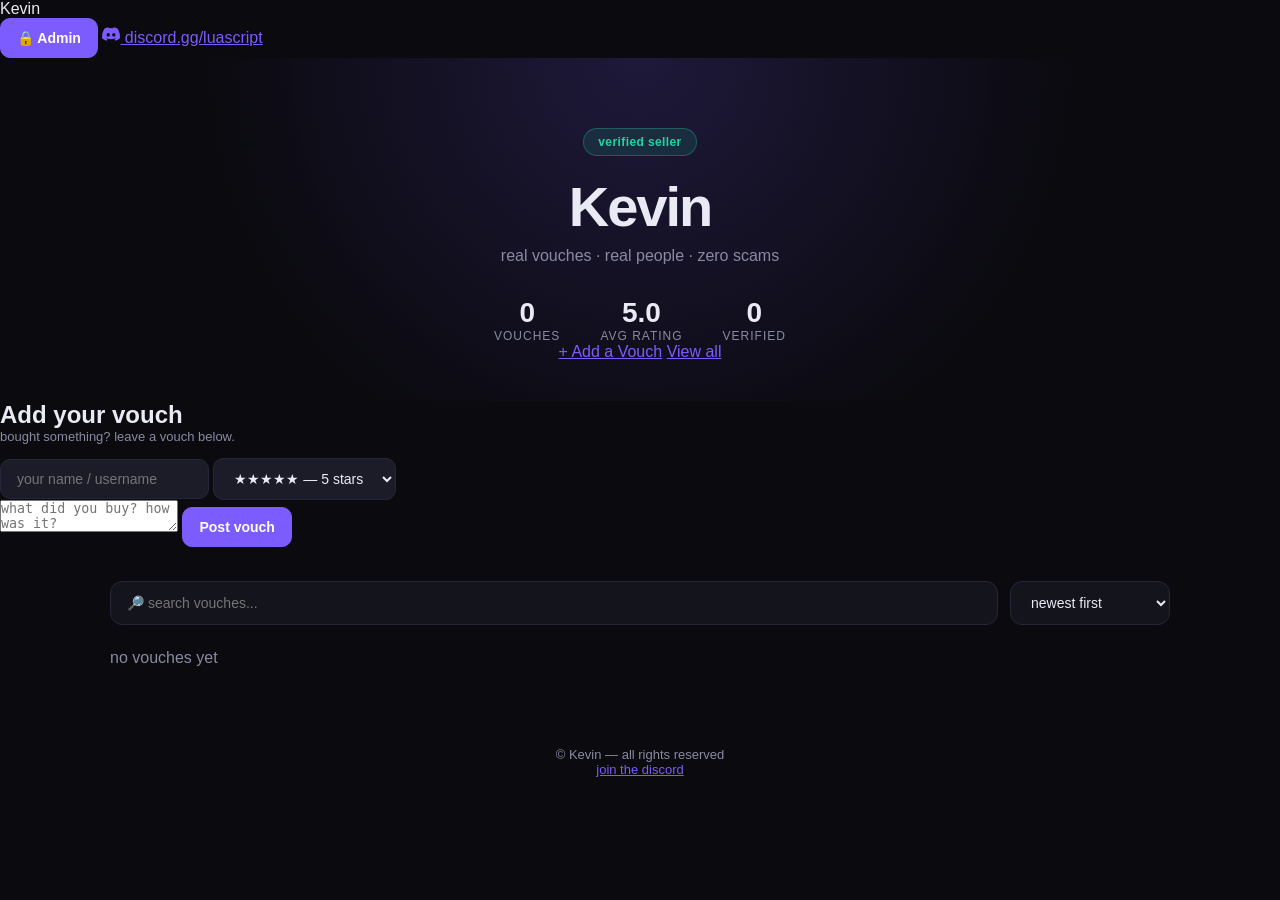
==== commit ac7cb368: "Update index.html" ====
--- a/index.html
+++ b/index.html
@@ -5,33 +5,138 @@
 <meta name="viewport" content="width=device-width,initial-scale=1" />
 <title>Kevin — Vouches</title>
 <link rel="stylesheet" href="/style.css" />
-<link rel="icon" href="data:image/svg+xml,<svg xmlns='http://www.w3.org/2000/svg' viewBox='0 0 100 100'><text y='.9em' font-size='90'>✅</text></svg>" />
+<link rel="icon" href="data:image/svg+xml,<svg xmlns='http://www.w3.org/2000/svg' viewBox='0 0 100 100'><text y='.9em' font-size='90'>🔥</text></svg>" />
 </head>
 <body>
+
+  <div class="bg-orbs">
+    <div class="orb orb1"></div>
+    <div class="orb orb2"></div>
+    <div class="orb orb3"></div>
+  </div>
+  <div class="grid-overlay"></div>
+
+  <nav class="topbar">
+    <div class="brand">
+      <span class="brand-dot"></span> Kevin
+    </div>
+    <div class="topbar-right">
+      <button id="adminToggle" class="admin-btn">🔒 Admin</button>
+      <a href="https://discord.gg/luascript" target="_blank" rel="noopener" class="discord-btn">
+        <svg viewBox="0 0 24 24" width="18" height="18" fill="currentColor"><path d="M20.3 4.4A19.8 19.8 0 0 0 15.4 3c-.2.4-.5.9-.7 1.3a18.3 18.3 0 0 0-5.4 0C9.1 3.9 8.8 3.4 8.6 3a19.7 19.7 0 0 0-4.9 1.4C.6 9 -.3 13.5.2 17.9a19.9 19.9 0 0 0 6 3c.5-.6.9-1.3 1.2-2-.7-.3-1.3-.6-1.9-1 .2-.1.3-.3.5-.4a14.2 14.2 0 0 0 12 0c.2.1.3.3.5.4-.6.4-1.2.7-1.9 1 .3.7.7 1.4 1.2 2a19.8 19.8 0 0 0 6-3c.6-5.1-.6-9.5-3.4-13.5ZM8.3 15.3c-1.2 0-2.2-1.1-2.2-2.4s1-2.4 2.2-2.4 2.2 1.1 2.2 2.4-1 2.4-2.2 2.4Zm7.4 0c-1.2 0-2.2-1.1-2.2-2.4s1-2.4 2.2-2.4 2.2 1.1 2.2 2.4-1 2.4-2.2 2.4Z"/></svg>
+        discord.gg/luascript
+      </a>
+    </div>
+  </nav>
+
   <header class="hero">
-    <div class="badge">✔ verified seller</div>
-    <h1>Kevin</h1>
-    <p class="sub">real vouches from real people</p>
+    <div class="badge">
+      <span class="pulse"></span> verified seller
+    </div>
+    <h1><span class="grad">Kevin</span></h1>
+    <p class="sub">real vouches · real people · zero scams</p>
+
     <div class="stats">
-      <div><strong id="total">0</strong><span>vouches</span></div>
-      <div><strong id="avg">5.0</strong><span>avg rating</span></div>
-      <div><strong id="verified">0</strong><span>verified</span></div>
+      <div class="stat">
+        <strong id="total">0</strong>
+        <span>vouches</span>
+      </div>
+      <div class="stat">
+        <strong id="avg">5.0</strong>
+        <span>avg rating</span>
+      </div>
+      <div class="stat">
+        <strong id="verified">0</strong>
+        <span>verified</span>
+      </div>
+    </div>
+
+    <div class="hero-cta">
+      <a href="#add" class="btn-primary">+ Add a Vouch</a>
+      <a href="#list" class="btn-ghost">View all</a>
     </div>
   </header>
 
-  <main>
+  <section id="add" class="add-section">
+    <h2>Add your vouch</h2>
+    <p class="muted">bought something? leave a vouch below.</p>
+
+    <form id="addForm" class="vouch-form">
+      <div class="form-row">
+        <input name="username" placeholder="your name / username" maxlength="24" required />
+        <select name="rating" required>
+          <option value="5">★★★★★ — 5 stars</option>
+          <option value="4">★★★★☆ — 4 stars</option>
+          <option value="3">★★★☆☆ — 3 stars</option>
+          <option value="2">★★☆☆☆ — 2 stars</option>
+          <option value="1">★☆☆☆☆ — 1 star</option>
+        </select>
+      </div>
+      <textarea name="message" placeholder="what did you buy? how was it?" maxlength="280" required></textarea>
+      <button type="submit" class="btn-primary">Post vouch</button>
+      <p id="addStatus" class="muted"></p>
+    </form>
+  </section>
+
+  <main id="list">
     <div class="controls">
-      <input id="search" placeholder="search vouches..." />
+      <input id="search" placeholder="🔎 search vouches..." />
       <select id="sort">
-        <option value="new">newest</option>
-        <option value="old">oldest</option>
+        <option value="new">newest first</option>
+        <option value="old">oldest first</option>
         <option value="high">highest rated</option>
       </select>
     </div>
     <div id="grid" class="grid"></div>
   </main>
 
-  <footer>© Kevin — all rights reserved</footer>
+  <footer>
+    <p>© Kevin — all rights reserved</p>
+    <a href="https://discord.gg/luascript" target="_blank" rel="noopener">join the discord</a>
+  </footer>
+
+  <!-- ============ ADMIN OVERLAY ============ -->
+  <div id="adminOverlay" class="overlay hidden">
+    <div class="overlay-card">
+
+      <!-- LOGIN -->
+      <div id="adminLogin">
+        <h2>🔒 Admin Access</h2>
+        <p class="muted">enter password to unlock mass tools</p>
+        <input id="pw" type="password" placeholder="password" />
+        <button id="loginBtn" class="btn-primary">Unlock</button>
+        <p id="loginErr" class="err"></p>
+        <button id="closeLogin" class="btn-ghost close-btn">close</button>
+      </div>
+
+      <!-- PANEL -->
+      <div id="adminPanel" class="hidden">
+        <div class="panel-head">
+          <h2>🛠 Admin Tools</h2>
+          <button id="closePanel" class="btn-ghost close-btn">close</button>
+        </div>
+
+        <div class="admin-card">
+          <h3>Mass Create</h3>
+          <p class="muted">generate realistic fake vouches</p>
+          <div class="row">
+            <input id="count" type="number" min="1" max="500" value="25" />
+            <button id="createBtn" class="btn-primary">Generate</button>
+            <button id="clearBtn" class="btn-danger">Clear All</button>
+          </div>
+          <p id="status" class="muted"></p>
+        </div>
+
+        <div class="admin-card">
+          <h3>All Vouches (<span id="count2">0</span>)</h3>
+          <div id="adminList" class="list"></div>
+        </div>
+      </div>
+
+    </div>
+  </div>
+
   <script src="/main.js"></script>
+  <script src="/admin.js"></script>
 </body>
 </html>
--- a/style.css
+++ b/style.css
@@ -0,0 +1,141 @@
+* { box-sizing: border-box; margin: 0; padding: 0; }
+:root {
+  --bg: #0a0a0f;
+  --card: #14141c;
+  --card2: #1c1c28;
+  --border: #26263a;
+  --text: #eaeaf5;
+  --muted: #8a8aa3;
+  --accent: #7c5cff;
+  --accent2: #22d3a3;
+  --danger: #ff4d6d;
+}
+body {
+  font-family: -apple-system, BlinkMacSystemFont, "Segoe UI", Inter, sans-serif;
+  background: var(--bg);
+  color: var(--text);
+  min-height: 100vh;
+}
+a { color: var(--accent); }
+
+.hero {
+  text-align: center;
+  padding: 70px 20px 40px;
+  background: radial-gradient(circle at 50% 0%, rgba(124,92,255,0.18), transparent 60%);
+}
+.badge {
+  display: inline-block;
+  padding: 6px 14px;
+  border-radius: 100px;
+  background: rgba(34,211,163,0.12);
+  color: var(--accent2);
+  font-size: 12px;
+  font-weight: 600;
+  letter-spacing: 0.4px;
+  border: 1px solid rgba(34,211,163,0.3);
+  margin-bottom: 18px;
+}
+.hero h1 { font-size: 56px; font-weight: 800; letter-spacing: -2px; }
+.hero .sub { color: var(--muted); margin-top: 8px; }
+.stats { display: flex; gap: 40px; justify-content: center; margin-top: 32px; flex-wrap: wrap; }
+.stats div { display: flex; flex-direction: column; }
+.stats strong { font-size: 28px; font-weight: 800; }
+.stats span { color: var(--muted); font-size: 12px; text-transform: uppercase; letter-spacing: 1px; }
+
+main { max-width: 1100px; margin: 0 auto; padding: 20px; }
+.controls { display: flex; gap: 12px; margin-bottom: 24px; }
+.controls input, .controls select {
+  flex: 1;
+  padding: 12px 16px;
+  background: var(--card);
+  border: 1px solid var(--border);
+  border-radius: 12px;
+  color: var(--text);
+  font-size: 14px;
+  outline: none;
+}
+.controls select { flex: 0 0 160px; }
+.controls input:focus, .controls select:focus { border-color: var(--accent); }
+
+.grid {
+  display: grid;
+  grid-template-columns: repeat(auto-fill, minmax(320px, 1fr));
+  gap: 16px;
+}
+.vouch {
+  background: var(--card);
+  border: 1px solid var(--border);
+  border-radius: 16px;
+  padding: 18px;
+  transition: transform .15s, border-color .15s;
+}
+.vouch:hover { transform: translateY(-2px); border-color: var(--accent); }
+.vouch-head { display: flex; align-items: center; gap: 12px; margin-bottom: 12px; }
+.vouch-head img {
+  width: 42px; height: 42px; border-radius: 50%;
+  background: var(--card2); border: 1px solid var(--border);
+}
+.vouch-name { font-weight: 700; font-size: 15px; display: flex; align-items: center; gap: 6px; }
+.vouch-name .vf { color: var(--accent2); font-size: 12px; }
+.vouch-time { color: var(--muted); font-size: 12px; }
+.vouch-msg { font-size: 14.5px; line-height: 1.55; color: #d0d0e0; }
+.vouch-stars { margin-top: 10px; color: #ffb800; font-size: 13px; }
+
+.admin-body { padding: 40px 20px; }
+.login-card {
+  max-width: 380px; margin: 100px auto;
+  background: var(--card); border: 1px solid var(--border);
+  border-radius: 16px; padding: 32px;
+}
+.login-card h2 { margin-bottom: 20px; }
+.login-card input, .login-card button { width: 100%; }
+.hidden { display: none !important; }
+.panel { max-width: 900px; margin: 0 auto; }
+.panel-head { display: flex; justify-content: space-between; align-items: center; margin-bottom: 24px; }
+.card {
+  background: var(--card); border: 1px solid var(--border);
+  border-radius: 16px; padding: 22px; margin-bottom: 20px;
+}
+.card h3 { margin-bottom: 6px; }
+.muted { color: var(--muted); font-size: 13px; margin-bottom: 14px; }
+.row { display: flex; gap: 10px; flex-wrap: wrap; margin-top: 10px; }
+input, button, select {
+  padding: 11px 16px;
+  border-radius: 10px;
+  border: 1px solid var(--border);
+  background: var(--card2);
+  color: var(--text);
+  font-size: 14px;
+  outline: none;
+}
+input:focus { border-color: var(--accent); }
+button {
+  cursor: pointer; font-weight: 600;
+  background: var(--accent); border-color: var(--accent); color: white;
+  transition: opacity .15s;
+}
+button:hover { opacity: 0.9; }
+button.ghost { background: transparent; color: var(--muted); }
+button.danger { background: var(--danger); border-color: var(--danger); }
+.err { color: var(--danger); font-size: 13px; margin-top: 10px; }
+
+.list { display: flex; flex-direction: column; gap: 8px; max-height: 500px; overflow-y: auto; }
+.list-item {
+  display: flex; align-items: center; gap: 12px;
+  padding: 12px; background: var(--card2);
+  border-radius: 10px; border: 1px solid var(--border);
+}
+.list-item img { width: 32px; height: 32px; border-radius: 50%; }
+.list-item .info { flex: 1; min-width: 0; }
+.list-item .info strong { font-size: 13px; }
+.list-item .info p { font-size: 12.5px; color: var(--muted); overflow: hidden; text-overflow: ellipsis; white-space: nowrap; }
+.list-item button { padding: 6px 10px; font-size: 12px; background: var(--danger); border-color: var(--danger); }
+
+footer { text-align: center; color: var(--muted); padding: 60px 20px 30px; font-size: 13px; }
+
+@media (max-width: 600px) {
+  .hero h1 { font-size: 40px; }
+  .stats { gap: 24px; }
+  .controls { flex-direction: column; }
+  .controls select { flex: 1; }
+}
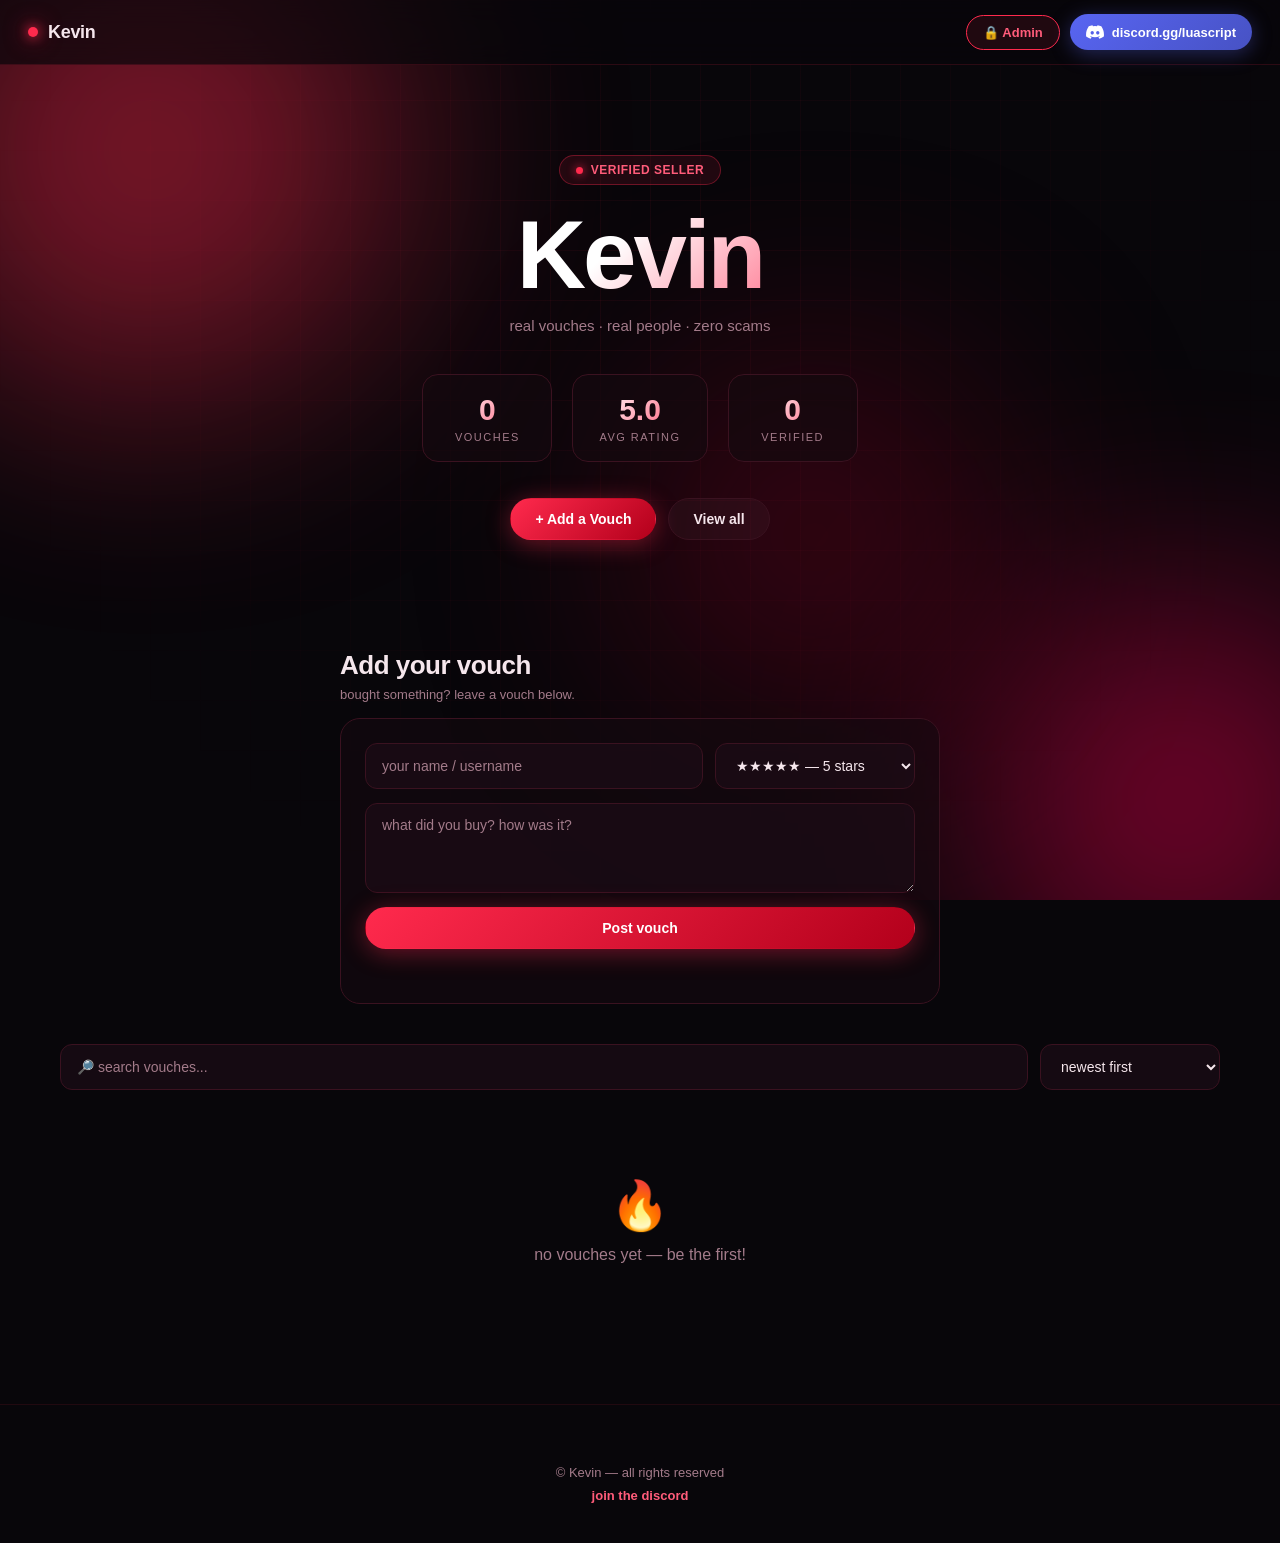
==== commit 1f717feb: "Update index.html" ====
--- a/index.html
+++ b/index.html
@@ -4,8 +4,256 @@
 <meta charset="UTF-8" />
 <meta name="viewport" content="width=device-width,initial-scale=1" />
 <title>Kevin — Vouches</title>
-<link rel="stylesheet" href="/style.css" />
 <link rel="icon" href="data:image/svg+xml,<svg xmlns='http://www.w3.org/2000/svg' viewBox='0 0 100 100'><text y='.9em' font-size='90'>🔥</text></svg>" />
+<style>
+* { box-sizing: border-box; margin: 0; padding: 0; }
+:root {
+  --bg:#08060a; --card:#15090f; --card2:#1c0d16; --border:#3a1220;
+  --text:#f5e6ec; --muted:#a37b8a; --red:#ff2a4d; --red2:#ff5c7a;
+  --red-dark:#b3001b; --glow:0 0 30px rgba(255,42,77,.35); --gold:#ffb800;
+}
+html { scroll-behavior: smooth; }
+body {
+  font-family:-apple-system,BlinkMacSystemFont,"Segoe UI",Inter,sans-serif;
+  background:var(--bg); color:var(--text); min-height:100vh;
+  overflow-x:hidden; position:relative;
+}
+a { color:var(--red2); text-decoration:none; }
+a:hover { color:var(--red); }
+
+/* BACKGROUND */
+.bg-orbs { position:fixed; inset:0; z-index:-2; overflow:hidden; pointer-events:none; }
+.orb { position:absolute; border-radius:50%; filter:blur(120px); opacity:.45; }
+.orb1 { width:500px;height:500px;background:var(--red);top:-100px;left:-100px;animation:float1 18s ease-in-out infinite; }
+.orb2 { width:400px;height:400px;background:#ff0055;bottom:-100px;right:-100px;animation:float2 22s ease-in-out infinite; }
+.orb3 { width:350px;height:350px;background:#800020;top:40%;left:50%;animation:float3 26s ease-in-out infinite; }
+@keyframes float1 { 0%,100%{transform:translate(0,0) scale(1);} 50%{transform:translate(200px,100px) scale(1.2);} }
+@keyframes float2 { 0%,100%{transform:translate(0,0) scale(1);} 50%{transform:translate(-150px,-100px) scale(1.15);} }
+@keyframes float3 { 0%,100%{transform:translate(-50%,-50%) scale(1);} 50%{transform:translate(-30%,-40%) scale(1.3);} }
+.grid-overlay {
+  position:fixed; inset:0; z-index:-1; pointer-events:none;
+  background-image:
+    linear-gradient(rgba(255,42,77,.06) 1px, transparent 1px),
+    linear-gradient(90deg, rgba(255,42,77,.06) 1px, transparent 1px);
+  background-size:50px 50px;
+  mask-image:radial-gradient(circle at 50% 30%, black, transparent 75%);
+  -webkit-mask-image:radial-gradient(circle at 50% 30%, black, transparent 75%);
+}
+
+/* TOPBAR */
+.topbar {
+  position:sticky; top:0; z-index:100;
+  display:flex; justify-content:space-between; align-items:center;
+  padding:14px 28px; background:rgba(8,6,10,.7);
+  backdrop-filter:blur(14px); -webkit-backdrop-filter:blur(14px);
+  border-bottom:1px solid rgba(255,42,77,.15);
+}
+.topbar-right { display:flex; gap:10px; align-items:center; }
+.brand { font-weight:800; font-size:18px; letter-spacing:-.3px; display:flex; align-items:center; gap:10px; }
+.brand-dot {
+  width:10px;height:10px;background:var(--red);border-radius:50%;
+  box-shadow:0 0 12px var(--red),0 0 24px var(--red);
+  animation:pulse-dot 2s ease-in-out infinite;
+}
+@keyframes pulse-dot { 0%,100%{transform:scale(1);opacity:1;} 50%{transform:scale(1.3);opacity:.7;} }
+.admin-btn {
+  padding:9px 16px; background:rgba(255,42,77,.1);
+  border:1px solid var(--red); color:var(--red2);
+  border-radius:100px; font-size:13px; font-weight:700;
+  cursor:pointer; transition:all .25s; font-family:inherit;
+}
+.admin-btn:hover { background:var(--red); color:white; box-shadow:var(--glow); }
+.discord-btn {
+  display:flex; align-items:center; gap:8px; padding:9px 16px;
+  background:linear-gradient(135deg,#5865F2,#4752c4);
+  color:white !important; border-radius:100px; font-size:13px; font-weight:700;
+  transition:all .25s; box-shadow:0 4px 20px rgba(88,101,242,.35);
+}
+.discord-btn:hover { transform:translateY(-2px); box-shadow:0 8px 28px rgba(88,101,242,.6); }
+
+/* HERO */
+.hero { text-align:center; padding:90px 20px 50px; position:relative; }
+.badge {
+  display:inline-flex; align-items:center; gap:8px;
+  padding:7px 16px; border-radius:100px;
+  background:rgba(255,42,77,.1); color:var(--red2);
+  font-size:12px; font-weight:700; letter-spacing:.5px;
+  text-transform:uppercase; border:1px solid rgba(255,42,77,.35);
+  margin-bottom:22px; animation:fadeUp .7s ease both;
+}
+.pulse {
+  width:7px;height:7px;background:var(--red);border-radius:50%;
+  box-shadow:0 0 10px var(--red); animation:pulse-dot 1.6s ease-in-out infinite;
+}
+.hero h1 { font-size:clamp(48px,10vw,96px); font-weight:900; letter-spacing:-3px; line-height:1; animation:fadeUp .8s ease .1s both; }
+.grad {
+  background:linear-gradient(135deg,#fff 20%,var(--red2) 60%,var(--red));
+  -webkit-background-clip:text; background-clip:text; color:transparent;
+  background-size:200% 200%; animation:shimmer 4s ease infinite;
+}
+@keyframes shimmer { 0%,100%{background-position:0% 50%;} 50%{background-position:100% 50%;} }
+.hero .sub { color:var(--muted); margin-top:14px; font-size:15px; animation:fadeUp .8s ease .2s both; }
+.stats { display:flex; gap:20px; justify-content:center; margin-top:40px; flex-wrap:wrap; animation:fadeUp .9s ease .3s both; }
+.stat {
+  background:rgba(21,9,15,.7); border:1px solid var(--border);
+  border-radius:16px; padding:18px 26px; min-width:130px;
+  backdrop-filter:blur(10px); transition:all .3s;
+}
+.stat:hover { border-color:var(--red); box-shadow:var(--glow); transform:translateY(-3px); }
+.stat strong {
+  display:block; font-size:30px; font-weight:900;
+  background:linear-gradient(135deg,#fff,var(--red2));
+  -webkit-background-clip:text; background-clip:text; color:transparent;
+}
+.stat span { color:var(--muted); font-size:11px; text-transform:uppercase; letter-spacing:1.5px; margin-top:4px; display:block; }
+.hero-cta { display:flex; gap:12px; justify-content:center; margin-top:36px; animation:fadeUp .9s ease .4s both; flex-wrap:wrap; }
+@keyframes fadeUp { from{opacity:0;transform:translateY(20px);} to{opacity:1;transform:translateY(0);} }
+
+/* BUTTONS */
+.btn-primary,.btn-ghost,.btn-danger {
+  display:inline-flex; align-items:center; justify-content:center; gap:8px;
+  padding:12px 24px; border-radius:100px; font-size:14px; font-weight:700;
+  cursor:pointer; border:1px solid transparent; transition:all .25s;
+  text-decoration:none; font-family:inherit;
+}
+.btn-primary { background:linear-gradient(135deg,var(--red),var(--red-dark)); color:white; box-shadow:0 4px 24px rgba(255,42,77,.4); }
+.btn-primary:hover { transform:translateY(-2px); box-shadow:0 8px 32px rgba(255,42,77,.7); color:white; }
+.btn-ghost { background:rgba(255,255,255,.03); border-color:var(--border); color:var(--text); }
+.btn-ghost:hover { border-color:var(--red); color:var(--red2); background:rgba(255,42,77,.06); }
+.btn-danger { background:rgba(255,42,77,.15); border-color:var(--red); color:var(--red2); }
+.btn-danger:hover { background:var(--red); color:white; }
+
+/* FORM */
+.add-section { max-width:640px; margin:60px auto 20px; padding:0 20px; animation:fadeUp 1s ease .5s both; }
+.add-section h2 { font-size:26px; margin-bottom:6px; letter-spacing:-.5px; }
+.muted { color:var(--muted); font-size:13px; margin-bottom:16px; }
+.vouch-form {
+  background:rgba(21,9,15,.6); backdrop-filter:blur(14px);
+  border:1px solid var(--border); border-radius:20px; padding:24px;
+  display:flex; flex-direction:column; gap:14px;
+}
+.form-row { display:flex; gap:12px; flex-wrap:wrap; }
+.form-row input { flex:1; min-width:180px; }
+.form-row select { flex:0 0 200px; }
+input,select,textarea {
+  padding:13px 16px; border-radius:12px; border:1px solid var(--border);
+  background:rgba(28,13,22,.7); color:var(--text); font-size:14px;
+  outline:none; transition:all .2s; font-family:inherit; width:100%;
+}
+input:focus,select:focus,textarea:focus { border-color:var(--red); box-shadow:0 0 0 3px rgba(255,42,77,.15); }
+textarea { resize:vertical; min-height:90px; }
+::placeholder { color:var(--muted); }
+
+/* CONTROLS */
+main { max-width:1200px; margin:40px auto 0; padding:0 20px 80px; }
+.controls { display:flex; gap:12px; margin-bottom:28px; animation:fadeUp 1s ease .6s both; }
+.controls input { flex:1; }
+.controls select { flex:0 0 180px; }
+
+/* GRID */
+.grid { display:grid; grid-template-columns:repeat(auto-fill,minmax(320px,1fr)); gap:18px; }
+.vouch {
+  background:linear-gradient(160deg,rgba(21,9,15,.9),rgba(15,6,12,.9));
+  backdrop-filter:blur(14px); border:1px solid var(--border);
+  border-radius:18px; padding:20px; position:relative; overflow:hidden;
+  transition:all .3s cubic-bezier(.2,.7,.3,1); animation:cardIn .5s ease both;
+}
+.vouch::before {
+  content:""; position:absolute; top:0; left:0; right:0; height:2px;
+  background:linear-gradient(90deg,transparent,var(--red),transparent);
+  opacity:0; transition:opacity .3s;
+}
+.vouch:hover { transform:translateY(-4px); border-color:var(--red); box-shadow:0 20px 40px rgba(255,42,77,.25),var(--glow); }
+.vouch:hover::before { opacity:1; }
+@keyframes cardIn { from{opacity:0;transform:translateY(20px) scale(.96);} to{opacity:1;transform:translateY(0) scale(1);} }
+.vouch-head { display:flex; align-items:center; gap:12px; margin-bottom:14px; }
+.vouch-head img {
+  width:46px; height:46px; border-radius:50%; border:2px solid var(--border);
+  background:var(--card2); transition:all .3s;
+}
+.vouch:hover .vouch-head img { border-color:var(--red); box-shadow:0 0 12px rgba(255,42,77,.5); }
+.vouch-name { font-weight:800; font-size:15px; display:flex; align-items:center; gap:6px; }
+.vouch-name .vf { color:var(--red2); font-size:12px; filter:drop-shadow(0 0 4px var(--red)); }
+.vouch-time { color:var(--muted); font-size:12px; margin-top:2px; }
+.vouch-msg { font-size:14.5px; line-height:1.6; color:#f0dde4; word-wrap:break-word; }
+.vouch-stars { margin-top:12px; color:var(--gold); font-size:14px; letter-spacing:2px; }
+.empty { grid-column:1/-1; text-align:center; padding:60px 20px; color:var(--muted); }
+.empty .big { font-size:48px; margin-bottom:12px; }
+
+/* OVERLAY */
+.overlay {
+  position:fixed; inset:0; z-index:999; background:rgba(8,6,10,.85);
+  backdrop-filter:blur(8px); -webkit-backdrop-filter:blur(8px);
+  display:flex; align-items:flex-start; justify-content:center;
+  padding:60px 20px; overflow-y:auto; animation:fadeIn .25s ease both;
+}
+@keyframes fadeIn { from{opacity:0;} to{opacity:1;} }
+.hidden { display:none !important; }
+.overlay-card {
+  width:100%; max-width:900px;
+  background:linear-gradient(160deg,rgba(21,9,15,.98),rgba(15,6,12,.98));
+  border:1px solid var(--border); border-radius:20px; padding:30px;
+  box-shadow:0 30px 80px rgba(0,0,0,.7), var(--glow);
+  animation:slideDown .35s cubic-bezier(.2,.7,.3,1) both;
+}
+@keyframes slideDown { from{opacity:0;transform:translateY(-30px) scale(.97);} to{opacity:1;transform:translateY(0) scale(1);} }
+#adminLogin { text-align:center; padding:20px 0; }
+#adminLogin h2 { font-size:24px; margin-bottom:6px; }
+#adminLogin input { margin:16px auto 12px; max-width:340px; display:block; }
+#adminLogin .btn-primary { width:100%; max-width:340px; margin:0 auto; }
+.close-btn { margin-top:18px; font-size:12px; padding:8px 16px; }
+.panel-head { display:flex; justify-content:space-between; align-items:center; margin-bottom:22px; flex-wrap:wrap; gap:12px; }
+.panel-head h2 { font-size:22px; letter-spacing:-.5px; }
+.admin-card {
+  background:rgba(28,13,22,.6); border:1px solid var(--border);
+  border-radius:16px; padding:20px; margin-bottom:16px;
+}
+.admin-card h3 { margin-bottom:6px; font-size:17px; }
+.row { display:flex; gap:10px; flex-wrap:wrap; margin-top:12px; }
+.row input { flex:1; min-width:120px; }
+.err { color:var(--red2); font-size:13px; margin-top:12px; }
+.list {
+  display:flex; flex-direction:column; gap:8px; max-height:420px;
+  overflow-y:auto; margin-top:12px; padding-right:6px;
+}
+.list::-webkit-scrollbar { width:6px; }
+.list::-webkit-scrollbar-thumb { background:var(--border); border-radius:6px; }
+.list-item {
+  display:flex; align-items:center; gap:12px; padding:12px 14px;
+  background:rgba(28,13,22,.6); border:1px solid var(--border);
+  border-radius:12px; transition:all .2s;
+}
+.list-item:hover { border-color:var(--red); }
+.list-item img { width:34px; height:34px; border-radius:50%; }
+.list-item .info { flex:1; min-width:0; }
+.list-item .info strong { font-size:13px; }
+.list-item .info p { font-size:12.5px; color:var(--muted); overflow:hidden; text-overflow:ellipsis; white-space:nowrap; }
+.list-item button {
+  padding:6px 12px; font-size:12px; background:rgba(255,42,77,.15);
+  color:var(--red2); border:1px solid var(--red); border-radius:8px;
+  cursor:pointer; font-weight:700; transition:all .2s;
+}
+.list-item button:hover { background:var(--red); color:white; }
+
+footer {
+  text-align:center; color:var(--muted); padding:60px 20px 40px;
+  font-size:13px; border-top:1px solid rgba(255,42,77,.1);
+}
+footer a { display:inline-block; margin-top:8px; font-weight:700; }
+
+@media (max-width:600px) {
+  .topbar { padding:12px 16px; }
+  .discord-btn span { display:none; }
+  .hero { padding:60px 16px 40px; }
+  .stat { padding:14px 20px; min-width:100px; }
+  .stat strong { font-size:24px; }
+  .controls { flex-direction:column; }
+  .controls select { flex:1; }
+  .form-row { flex-direction:column; }
+  .form-row select { flex:1; }
+  .overlay-card { padding:20px; }
+}
+</style>
 </head>
 <body>
 
@@ -17,40 +265,25 @@
   <div class="grid-overlay"></div>
 
   <nav class="topbar">
-    <div class="brand">
-      <span class="brand-dot"></span> Kevin
-    </div>
+    <div class="brand"><span class="brand-dot"></span> Kevin</div>
     <div class="topbar-right">
-      <button id="adminToggle" class="admin-btn">🔒 Admin</button>
+      <button id="adminToggle" class="admin-btn" type="button">🔒 Admin</button>
       <a href="https://discord.gg/luascript" target="_blank" rel="noopener" class="discord-btn">
         <svg viewBox="0 0 24 24" width="18" height="18" fill="currentColor"><path d="M20.3 4.4A19.8 19.8 0 0 0 15.4 3c-.2.4-.5.9-.7 1.3a18.3 18.3 0 0 0-5.4 0C9.1 3.9 8.8 3.4 8.6 3a19.7 19.7 0 0 0-4.9 1.4C.6 9 -.3 13.5.2 17.9a19.9 19.9 0 0 0 6 3c.5-.6.9-1.3 1.2-2-.7-.3-1.3-.6-1.9-1 .2-.1.3-.3.5-.4a14.2 14.2 0 0 0 12 0c.2.1.3.3.5.4-.6.4-1.2.7-1.9 1 .3.7.7 1.4 1.2 2a19.8 19.8 0 0 0 6-3c.6-5.1-.6-9.5-3.4-13.5ZM8.3 15.3c-1.2 0-2.2-1.1-2.2-2.4s1-2.4 2.2-2.4 2.2 1.1 2.2 2.4-1 2.4-2.2 2.4Zm7.4 0c-1.2 0-2.2-1.1-2.2-2.4s1-2.4 2.2-2.4 2.2 1.1 2.2 2.4-1 2.4-2.2 2.4Z"/></svg>
-        discord.gg/luascript
+        <span>discord.gg/luascript</span>
       </a>
     </div>
   </nav>
 
   <header class="hero">
-    <div class="badge">
-      <span class="pulse"></span> verified seller
-    </div>
+    <div class="badge"><span class="pulse"></span> verified seller</div>
     <h1><span class="grad">Kevin</span></h1>
     <p class="sub">real vouches · real people · zero scams</p>
-
     <div class="stats">
-      <div class="stat">
-        <strong id="total">0</strong>
-        <span>vouches</span>
-      </div>
-      <div class="stat">
-        <strong id="avg">5.0</strong>
-        <span>avg rating</span>
-      </div>
-      <div class="stat">
-        <strong id="verified">0</strong>
-        <span>verified</span>
-      </div>
+      <div class="stat"><strong id="total">0</strong><span>vouches</span></div>
+      <div class="stat"><strong id="avg">5.0</strong><span>avg rating</span></div>
+      <div class="stat"><strong id="verified">0</strong><span>verified</span></div>
     </div>
-
     <div class="hero-cta">
       <a href="#add" class="btn-primary">+ Add a Vouch</a>
       <a href="#list" class="btn-ghost">View all</a>
@@ -60,7 +293,6 @@
   <section id="add" class="add-section">
     <h2>Add your vouch</h2>
     <p class="muted">bought something? leave a vouch below.</p>
-
     <form id="addForm" class="vouch-form">
       <div class="form-row">
         <input name="username" placeholder="your name / username" maxlength="24" required />
@@ -95,48 +327,319 @@
     <a href="https://discord.gg/luascript" target="_blank" rel="noopener">join the discord</a>
   </footer>
 
-  <!-- ============ ADMIN OVERLAY ============ -->
   <div id="adminOverlay" class="overlay hidden">
     <div class="overlay-card">
-
-      <!-- LOGIN -->
       <div id="adminLogin">
         <h2>🔒 Admin Access</h2>
         <p class="muted">enter password to unlock mass tools</p>
-        <input id="pw" type="password" placeholder="password" />
-        <button id="loginBtn" class="btn-primary">Unlock</button>
+        <input id="pw" type="password" placeholder="password" autocomplete="off" />
+        <button id="loginBtn" class="btn-primary" type="button">Unlock</button>
         <p id="loginErr" class="err"></p>
-        <button id="closeLogin" class="btn-ghost close-btn">close</button>
+        <button id="closeLogin" class="btn-ghost close-btn" type="button">close</button>
       </div>
-
-      <!-- PANEL -->
       <div id="adminPanel" class="hidden">
         <div class="panel-head">
           <h2>🛠 Admin Tools</h2>
-          <button id="closePanel" class="btn-ghost close-btn">close</button>
+          <button id="closePanel" class="btn-ghost close-btn" type="button">close</button>
         </div>
-
         <div class="admin-card">
           <h3>Mass Create</h3>
           <p class="muted">generate realistic fake vouches</p>
           <div class="row">
             <input id="count" type="number" min="1" max="500" value="25" />
-            <button id="createBtn" class="btn-primary">Generate</button>
-            <button id="clearBtn" class="btn-danger">Clear All</button>
+            <button id="createBtn" class="btn-primary" type="button">Generate</button>
+            <button id="clearBtn" class="btn-danger" type="button">Clear All</button>
           </div>
           <p id="status" class="muted"></p>
         </div>
-
         <div class="admin-card">
           <h3>All Vouches (<span id="count2">0</span>)</h3>
           <div id="adminList" class="list"></div>
         </div>
       </div>
-
     </div>
   </div>
 
-  <script src="/main.js"></script>
-  <script src="/admin.js"></script>
+<script>
+(function () {
+  "use strict";
+  const STORAGE_KEY = "kv_vouches";
+  const PASSWORD = "kevinontop";
+
+  const $ = id => document.getElementById(id);
+
+  /* ---------------- STORAGE ---------------- */
+  function getVouches() {
+    try { return JSON.parse(localStorage.getItem(STORAGE_KEY) || "[]"); }
+    catch { return []; }
+  }
+  function saveVouches(v) {
+    localStorage.setItem(STORAGE_KEY, JSON.stringify(v));
+  }
+  function escapeHtml(s) {
+    return String(s).replace(/[&<>"']/g, c =>
+      ({ "&": "&amp;", "<": "&lt;", ">": "&gt;", '"': "&quot;", "'": "&#39;" }[c]));
+  }
+
+  /* ---------------- PUBLIC SITE ---------------- */
+  const grid = $("grid");
+  let all = [];
+
+  function load() {
+    all = getVouches().sort((a, b) => b.created_at - a.created_at);
+    render(all);
+    updateStats(all);
+  }
+
+  function updateStats(list) {
+    animateNumber("total", list.length);
+    animateNumber("verified", list.filter(v => v.is_verified).length);
+    const avg = list.length
+      ? (list.reduce((s, v) => s + v.rating, 0) / list.length).toFixed(1)
+      : "5.0";
+    $("avg").textContent = avg;
+  }
+
+  function animateNumber(id, target) {
+    const el = $(id);
+    const start = parseInt(el.textContent) || 0;
+    const duration = 700;
+    const t0 = performance.now();
+    function step(now) {
+      const p = Math.min((now - t0) / duration, 1);
+      const eased = 1 - Math.pow(1 - p, 3);
+      el.textContent = Math.round(start + (target - start) * eased);
+      if (p < 1) requestAnimationFrame(step);
+    }
+    requestAnimationFrame(step);
+  }
+
+  function timeAgo(ts) {
+    const s = Math.floor(Date.now() / 1000) - ts;
+    if (s < 60) return "just now";
+    if (s < 3600) return Math.floor(s / 60) + "m ago";
+    if (s < 86400) return Math.floor(s / 3600) + "h ago";
+    if (s < 2592000) return Math.floor(s / 86400) + "d ago";
+    return Math.floor(s / 2592000) + "mo ago";
+  }
+  function stars(n) { return "★".repeat(n) + "☆".repeat(5 - n); }
+
+  function render(list) {
+    grid.innerHTML = "";
+    if (!list.length) {
+      grid.innerHTML = `<div class="empty"><div class="big">🔥</div><p>no vouches yet — be the first!</p></div>`;
+      return;
+    }
+    list.forEach((v, i) => {
+      const el = document.createElement("div");
+      el.className = "vouch";
+      el.style.animationDelay = Math.min(i * 30, 600) + "ms";
+      el.innerHTML = `
+        <div class="vouch-head">
+          <img src="${v.avatar}" alt="" onerror="this.src='https://api.dicebear.com/7.x/initials/svg?seed=${encodeURIComponent(v.username)}'"/>
+          <div>
+            <div class="vouch-name">${escapeHtml(v.username)} ${v.is_verified ? '<span class="vf">✔</span>' : ''}</div>
+            <div class="vouch-time">${timeAgo(v.created_at)}</div>
+          </div>
+        </div>
+        <div class="vouch-msg">${escapeHtml(v.message)}</div>
+        <div class="vouch-stars">${stars(v.rating)}</div>`;
+      grid.appendChild(el);
+    });
+  }
+
+  /* ---------------- ADD VOUCH ---------------- */
+  $("addForm").addEventListener("submit", e => {
+    e.preventDefault();
+    const fd = new FormData(e.target);
+    const username = String(fd.get("username") || "").trim();
+    const message  = String(fd.get("message") || "").trim();
+    const rating   = parseInt(fd.get("rating")) || 5;
+    if (!username || !message) return;
+
+    const list = getVouches();
+    list.push({
+      id: crypto.randomUUID(),
+      username, message, rating,
+      avatar: `https://api.dicebear.com/7.x/avataaars/svg?seed=${encodeURIComponent(username + Math.random())}`,
+      created_at: Math.floor(Date.now() / 1000),
+      is_verified: false
+    });
+    saveVouches(list);
+
+    e.target.reset();
+    $("addStatus").textContent = "✅ vouch posted, thanks!";
+    setTimeout(() => $("addStatus").textContent = "", 3000);
+    load();
+    document.getElementById("list").scrollIntoView({ behavior: "smooth" });
+  });
+
+  /* ---------------- SEARCH + SORT ---------------- */
+  $("search").addEventListener("input", e => {
+    const q = e.target.value.toLowerCase();
+    render(all.filter(v =>
+      v.username.toLowerCase().includes(q) || v.message.toLowerCase().includes(q)));
+  });
+  $("sort").addEventListener("change", e => {
+    const v = e.target.value;
+    let copy = [...all];
+    if (v === "new") copy.sort((a, b) => b.created_at - a.created_at);
+    if (v === "old") copy.sort((a, b) => a.created_at - b.created_at);
+    if (v === "high") copy.sort((a, b) => b.rating - a.rating);
+    render(copy);
+  });
+
+  /* ---------------- ADMIN OVERLAY ---------------- */
+  const overlay = $("adminOverlay");
+  const loginBox = $("adminLogin");
+  const panelBox = $("adminPanel");
+
+  $("adminToggle").addEventListener("click", () => {
+    overlay.classList.remove("hidden");
+    if (sessionStorage.getItem("kv_auth") === "1") {
+      showPanel();
+    } else {
+      showLogin();
+    }
+  });
+
+  $("closeLogin").addEventListener("click", closeOverlay);
+  $("closePanel").addEventListener("click", closeOverlay);
+  overlay.addEventListener("click", e => { if (e.target === overlay) closeOverlay(); });
+  document.addEventListener("keydown", e => {
+    if (e.key === "Escape" && !overlay.classList.contains("hidden")) closeOverlay();
+  });
+
+  function closeOverlay() {
+    overlay.classList.add("hidden");
+    $("loginErr").textContent = "";
+    $("pw").value = "";
+  }
+  function showLogin() {
+    loginBox.classList.remove("hidden");
+    panelBox.classList.add("hidden");
+    setTimeout(() => $("pw").focus(), 100);
+  }
+  function showPanel() {
+    loginBox.classList.add("hidden");
+    panelBox.classList.remove("hidden");
+    loadAdminList();
+  }
+
+  $("loginBtn").addEventListener("click", () => {
+    if ($("pw").value === PASSWORD) {
+      sessionStorage.setItem("kv_auth", "1");
+      $("loginErr").textContent = "";
+      showPanel();
+    } else {
+      $("loginErr").textContent = "❌ wrong password";
+      $("pw").value = "";
+      $("pw").focus();
+    }
+  });
+  $("pw").addEventListener("keydown", e => {
+    if (e.key === "Enter") $("loginBtn").click();
+  });
+
+  /* ---------------- MASS CREATE ---------------- */
+  $("createBtn").addEventListener("click", () => {
+    const n = Math.min(Math.max(parseInt($("count").value) || 10, 1), 500);
+    const list = getVouches();
+    const now = Math.floor(Date.now() / 1000);
+
+    for (let i = 0; i < n; i++) {
+      const username = randomUsername();
+      const message = randomMessage();
+      const rating = randomRating();
+      const createdAt = now - Math.floor(Math.random() * 60 * 60 * 24 * 90);
+      const avatar = `https://api.dicebear.com/7.x/avataaars/svg?seed=${encodeURIComponent(username)}`;
+      list.push({
+        id: crypto.randomUUID(),
+        username, avatar, message, rating,
+        created_at: createdAt,
+        is_verified: Math.random() > 0.3
+      });
+    }
+    saveVouches(list);
+    $("status").textContent = `✅ created ${n} vouches`;
+    setTimeout(() => $("status").textContent = "", 3000);
+    loadAdminList();
+    load();
+  });
+
+  $("clearBtn").addEventListener("click", () => {
+    if (!confirm("delete ALL vouches? this cannot be undone.")) return;
+    saveVouches([]);
+    $("status").textContent = "🗑️ cleared";
+    setTimeout(() => $("status").textContent = "", 3000);
+    loadAdminList();
+    load();
+  });
+
+  function loadAdminList() {
+    const list = getVouches().sort((a, b) => b.created_at - a.created_at);
+    $("count2").textContent = list.length;
+    const wrap = $("adminList");
+    wrap.innerHTML = "";
+    if (!list.length) {
+      wrap.innerHTML = `<p class="muted">no vouches yet</p>`;
+      return;
+    }
+    for (const v of list) {
+      const el = document.createElement("div");
+      el.className = "list-item";
+      el.innerHTML = `
+        <img src="${v.avatar}" onerror="this.src='https://api.dicebear.com/7.x/initials/svg?seed=${encodeURIComponent(v.username)}'"/>
+        <div class="info">
+          <strong>${escapeHtml(v.username)} ${v.is_verified ? "✔" : ""}</strong>
+          <p>${escapeHtml(v.message)}</p>
+        </div>
+        <button type="button">delete</button>`;
+      el.querySelector("button").addEventListener("click", () => {
+        const current = getVouches().filter(x => x.id !== v.id);
+        saveVouches(current);
+        loadAdminList();
+        load();
+      });
+      wrap.appendChild(el);
+    }
+  }
+
+  /* ---------------- RANDOM GENERATORS ---------------- */
+  const PREFIXES = ["vouch","big vouch","huge vouch","vouch for","def vouch","+rep","++rep","rep++","legit","100% legit","actually legit","trusted","super trusted","verified","confirmed","real one","goated","W seller","W","solid","clean","smooth","fast af","quick","instant","no cap","fr","ong","lowkey","honestly"];
+  const MIDDLES = ["went first and got it in seconds","paid, got my stuff right after","no scam, everything as described","delivered faster than expected","super easy to deal with","communication was 10/10","helped me out at 3am no complaints","even threw in a little extra","replied in under a minute","explained everything step by step","gave me a discount because i was chill","been buying from him for months now","second time buying, still perfect","third time, still 10/10","never had a single issue","way better than the other sellers i tried","price was more than fair","didnt even have to ask twice","kept me updated the whole time","handled a small problem like a pro"];
+  const ENDINGS = ["🔥","🔥🔥","💯","🙏","🤝","😮‍💨","🫡","⚡","👑","❤️","will buy again","coming back for sure","highly recommend","10/10","10/10 would recommend","best seller on here","dont sleep on him","trust him with your money","no reason to go anywhere else","goat fr","my go to now","","",""];
+  const SHORT_BOPS = ["vouch 🔥","legit","vouch!!","W seller","fast + legit","smooth deal","trusted ✅","quick and easy","10/10","goated fr","real one 🤝","no issues","vouch vouch","came thru 🙏","easy money","clean deal","A+ seller","top tier","respect 🫡","god tier seller"];
+  const NAMES = ["kayden","marcus","tyler","jaylen","devin","xavier","mason","aiden","liam","noah","ethan","lucas","logan","jackson","sebastian","mateo","elijah","oliver","james","benjamin","henry","alexander","daniel","michael","samuel","david","joseph","carter","wyatt","john","owen","luke","gabriel","anthony","isaac","grayson","jayce","dylan","leo","mia","ava","sofia","isabella","chloe","luna","avery","mila","aria","scarlett","penelope","layla","nora","riley","zoey","hazel","violet","aurora","ellie","stella","nova","emilia","willow","ivy","jade","skye","raine","kai","zane","ryder","cole","brody","cash","king","ace","jax","knox","tripp","titan","crue","ryker","maddox","saint"];
+  const SUFFIXES = ["","","","_","__",".","xo","yt","tt","tv","gaming","plays","real","official","","","","_hd","21","07","99","420","777","_1k","_tv","off","raw","only","hq","gg","uwu","lol","xd"];
+  const NUMBERS = ["","","","1","2","7","9","13","21","23","69","99","100","420","666","777","999","2004","2005","2006","2007","2008"];
+
+  const pick = arr => arr[Math.floor(Math.random() * arr.length)];
+
+  function randomUsername() {
+    let name = pick(NAMES) + pick(SUFFIXES) + pick(NUMBERS);
+    if (Math.random() < 0.15) name = name.charAt(0).toUpperCase() + name.slice(1);
+    return name;
+  }
+  function randomMessage() {
+    if (Math.random() < 0.15) return pick(SHORT_BOPS);
+    const p = pick(PREFIXES), m = pick(MIDDLES), e = pick(ENDINGS);
+    const s = Math.random();
+    if (s < 0.25) return `${p}, ${m} ${e}`.trim();
+    if (s < 0.5)  return `${p} — ${m} ${e}`.trim();
+    if (s < 0.75) return `${p}. ${m}. ${e}`.trim();
+    return `${p} ${m} ${e}`.trim();
+  }
+  function randomRating() {
+    const r = Math.random();
+    if (r < 0.82) return 5;
+    if (r < 0.95) return 4;
+    return 3;
+  }
+
+  /* ---------------- GO ---------------- */
+  load();
+})();
+</script>
 </body>
 </html>
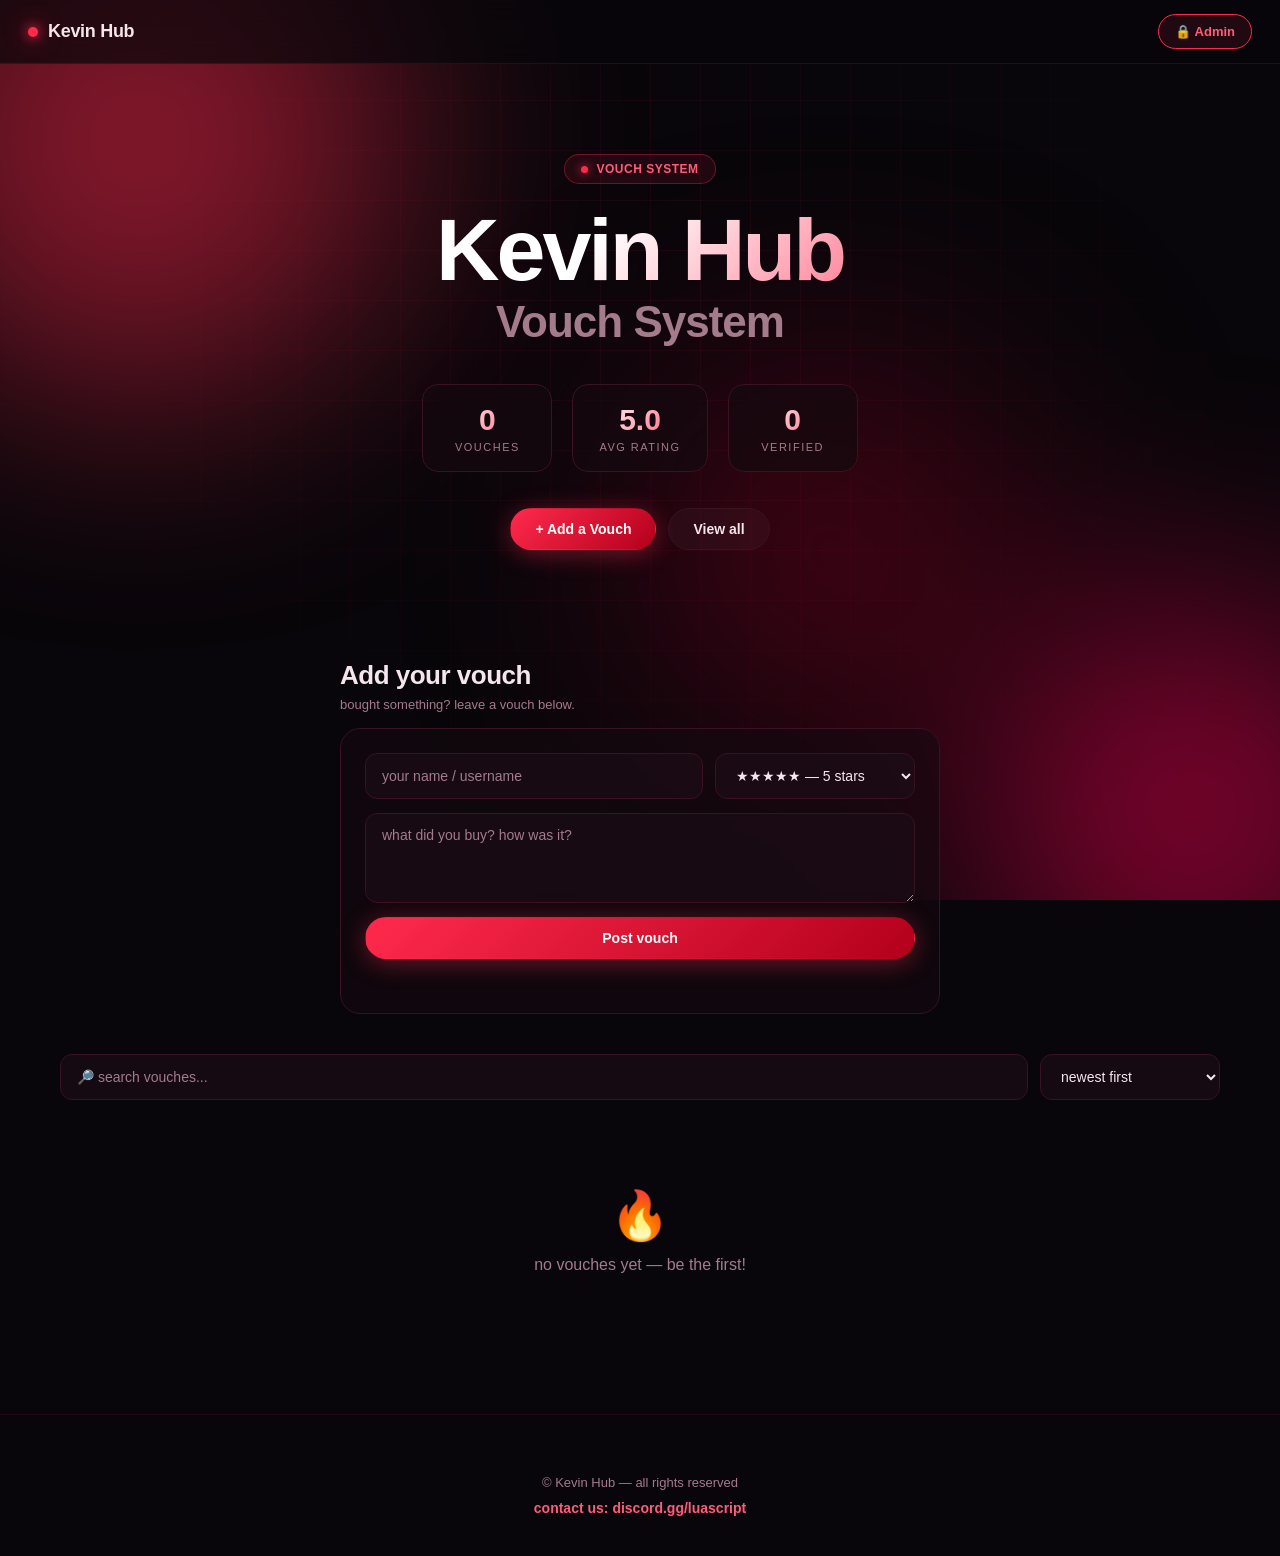
==== commit f7b82d32: "Update index.html" ====
--- a/index.html
+++ b/index.html
@@ -3,255 +3,246 @@
 <head>
 <meta charset="UTF-8" />
 <meta name="viewport" content="width=device-width,initial-scale=1" />
-<title>Kevin — Vouches</title>
+<title>Kevin Hub — Vouch System</title>
 <link rel="icon" href="data:image/svg+xml,<svg xmlns='http://www.w3.org/2000/svg' viewBox='0 0 100 100'><text y='.9em' font-size='90'>🔥</text></svg>" />
 <style>
-* { box-sizing: border-box; margin: 0; padding: 0; }
-:root {
-  --bg:#08060a; --card:#15090f; --card2:#1c0d16; --border:#3a1220;
-  --text:#f5e6ec; --muted:#a37b8a; --red:#ff2a4d; --red2:#ff5c7a;
-  --red-dark:#b3001b; --glow:0 0 30px rgba(255,42,77,.35); --gold:#ffb800;
-}
-html { scroll-behavior: smooth; }
-body {
+*{box-sizing:border-box;margin:0;padding:0}
+:root{
+  --bg:#08060a;--card:#15090f;--card2:#1c0d16;--border:#3a1220;
+  --text:#f5e6ec;--muted:#a37b8a;--red:#ff2a4d;--red2:#ff5c7a;
+  --red-dark:#b3001b;--glow:0 0 30px rgba(255,42,77,.35);--gold:#ffb800;
+}
+html{scroll-behavior:smooth}
+body{
   font-family:-apple-system,BlinkMacSystemFont,"Segoe UI",Inter,sans-serif;
-  background:var(--bg); color:var(--text); min-height:100vh;
-  overflow-x:hidden; position:relative;
-}
-a { color:var(--red2); text-decoration:none; }
-a:hover { color:var(--red); }
+  background:var(--bg);color:var(--text);min-height:100vh;
+  overflow-x:hidden;position:relative;
+}
+a{color:var(--red2);text-decoration:none}
+a:hover{color:var(--red)}
 
 /* BACKGROUND */
-.bg-orbs { position:fixed; inset:0; z-index:-2; overflow:hidden; pointer-events:none; }
-.orb { position:absolute; border-radius:50%; filter:blur(120px); opacity:.45; }
-.orb1 { width:500px;height:500px;background:var(--red);top:-100px;left:-100px;animation:float1 18s ease-in-out infinite; }
-.orb2 { width:400px;height:400px;background:#ff0055;bottom:-100px;right:-100px;animation:float2 22s ease-in-out infinite; }
-.orb3 { width:350px;height:350px;background:#800020;top:40%;left:50%;animation:float3 26s ease-in-out infinite; }
-@keyframes float1 { 0%,100%{transform:translate(0,0) scale(1);} 50%{transform:translate(200px,100px) scale(1.2);} }
-@keyframes float2 { 0%,100%{transform:translate(0,0) scale(1);} 50%{transform:translate(-150px,-100px) scale(1.15);} }
-@keyframes float3 { 0%,100%{transform:translate(-50%,-50%) scale(1);} 50%{transform:translate(-30%,-40%) scale(1.3);} }
-.grid-overlay {
-  position:fixed; inset:0; z-index:-1; pointer-events:none;
+.bg-orbs{position:fixed;inset:0;z-index:-2;overflow:hidden;pointer-events:none}
+.orb{position:absolute;border-radius:50%;filter:blur(120px);opacity:.5}
+.orb1{width:520px;height:520px;background:var(--red);top:-120px;left:-120px;animation:float1 18s ease-in-out infinite}
+.orb2{width:420px;height:420px;background:#ff0055;bottom:-120px;right:-120px;animation:float2 22s ease-in-out infinite}
+.orb3{width:380px;height:380px;background:#800020;top:40%;left:50%;animation:float3 26s ease-in-out infinite}
+@keyframes float1{0%,100%{transform:translate(0,0) scale(1)}50%{transform:translate(200px,100px) scale(1.2)}}
+@keyframes float2{0%,100%{transform:translate(0,0) scale(1)}50%{transform:translate(-150px,-100px) scale(1.15)}}
+@keyframes float3{0%,100%{transform:translate(-50%,-50%) scale(1)}50%{transform:translate(-30%,-40%) scale(1.3)}}
+.grid-overlay{
+  position:fixed;inset:0;z-index:-1;pointer-events:none;
   background-image:
-    linear-gradient(rgba(255,42,77,.06) 1px, transparent 1px),
-    linear-gradient(90deg, rgba(255,42,77,.06) 1px, transparent 1px);
+    linear-gradient(rgba(255,42,77,.07) 1px,transparent 1px),
+    linear-gradient(90deg,rgba(255,42,77,.07) 1px,transparent 1px);
   background-size:50px 50px;
-  mask-image:radial-gradient(circle at 50% 30%, black, transparent 75%);
-  -webkit-mask-image:radial-gradient(circle at 50% 30%, black, transparent 75%);
+  mask-image:radial-gradient(circle at 50% 30%,black,transparent 75%);
+  -webkit-mask-image:radial-gradient(circle at 50% 30%,black,transparent 75%);
 }
 
 /* TOPBAR */
-.topbar {
-  position:sticky; top:0; z-index:100;
-  display:flex; justify-content:space-between; align-items:center;
-  padding:14px 28px; background:rgba(8,6,10,.7);
-  backdrop-filter:blur(14px); -webkit-backdrop-filter:blur(14px);
+.topbar{
+  position:sticky;top:0;z-index:100;
+  display:flex;justify-content:space-between;align-items:center;
+  padding:14px 28px;background:rgba(8,6,10,.7);
+  backdrop-filter:blur(14px);-webkit-backdrop-filter:blur(14px);
   border-bottom:1px solid rgba(255,42,77,.15);
 }
-.topbar-right { display:flex; gap:10px; align-items:center; }
-.brand { font-weight:800; font-size:18px; letter-spacing:-.3px; display:flex; align-items:center; gap:10px; }
-.brand-dot {
+.brand{font-weight:800;font-size:18px;letter-spacing:-.3px;display:flex;align-items:center;gap:10px}
+.brand-dot{
   width:10px;height:10px;background:var(--red);border-radius:50%;
   box-shadow:0 0 12px var(--red),0 0 24px var(--red);
   animation:pulse-dot 2s ease-in-out infinite;
 }
-@keyframes pulse-dot { 0%,100%{transform:scale(1);opacity:1;} 50%{transform:scale(1.3);opacity:.7;} }
-.admin-btn {
-  padding:9px 16px; background:rgba(255,42,77,.1);
-  border:1px solid var(--red); color:var(--red2);
-  border-radius:100px; font-size:13px; font-weight:700;
-  cursor:pointer; transition:all .25s; font-family:inherit;
-}
-.admin-btn:hover { background:var(--red); color:white; box-shadow:var(--glow); }
-.discord-btn {
-  display:flex; align-items:center; gap:8px; padding:9px 16px;
-  background:linear-gradient(135deg,#5865F2,#4752c4);
-  color:white !important; border-radius:100px; font-size:13px; font-weight:700;
-  transition:all .25s; box-shadow:0 4px 20px rgba(88,101,242,.35);
-}
-.discord-btn:hover { transform:translateY(-2px); box-shadow:0 8px 28px rgba(88,101,242,.6); }
+@keyframes pulse-dot{0%,100%{transform:scale(1);opacity:1}50%{transform:scale(1.3);opacity:.7}}
+.admin-btn{
+  padding:9px 16px;background:rgba(255,42,77,.1);
+  border:1px solid var(--red);color:var(--red2);
+  border-radius:100px;font-size:13px;font-weight:700;
+  cursor:pointer;transition:all .25s;font-family:inherit;
+}
+.admin-btn:hover{background:var(--red);color:white;box-shadow:var(--glow)}
 
 /* HERO */
-.hero { text-align:center; padding:90px 20px 50px; position:relative; }
-.badge {
-  display:inline-flex; align-items:center; gap:8px;
-  padding:7px 16px; border-radius:100px;
-  background:rgba(255,42,77,.1); color:var(--red2);
-  font-size:12px; font-weight:700; letter-spacing:.5px;
-  text-transform:uppercase; border:1px solid rgba(255,42,77,.35);
-  margin-bottom:22px; animation:fadeUp .7s ease both;
-}
-.pulse {
+.hero{text-align:center;padding:90px 20px 50px;position:relative}
+.badge{
+  display:inline-flex;align-items:center;gap:8px;
+  padding:7px 16px;border-radius:100px;
+  background:rgba(255,42,77,.1);color:var(--red2);
+  font-size:12px;font-weight:700;letter-spacing:.5px;
+  text-transform:uppercase;border:1px solid rgba(255,42,77,.35);
+  margin-bottom:22px;animation:fadeUp .7s ease both;
+}
+.pulse{
   width:7px;height:7px;background:var(--red);border-radius:50%;
-  box-shadow:0 0 10px var(--red); animation:pulse-dot 1.6s ease-in-out infinite;
-}
-.hero h1 { font-size:clamp(48px,10vw,96px); font-weight:900; letter-spacing:-3px; line-height:1; animation:fadeUp .8s ease .1s both; }
-.grad {
+  box-shadow:0 0 10px var(--red);animation:pulse-dot 1.6s ease-in-out infinite;
+}
+.hero h1{font-size:clamp(44px,9vw,88px);font-weight:900;letter-spacing:-3px;line-height:1;animation:fadeUp .8s ease .1s both}
+.hero h1 .hub{display:block;font-size:.5em;letter-spacing:-1px;margin-top:6px;color:var(--muted);font-weight:800}
+.grad{
   background:linear-gradient(135deg,#fff 20%,var(--red2) 60%,var(--red));
-  -webkit-background-clip:text; background-clip:text; color:transparent;
-  background-size:200% 200%; animation:shimmer 4s ease infinite;
-}
-@keyframes shimmer { 0%,100%{background-position:0% 50%;} 50%{background-position:100% 50%;} }
-.hero .sub { color:var(--muted); margin-top:14px; font-size:15px; animation:fadeUp .8s ease .2s both; }
-.stats { display:flex; gap:20px; justify-content:center; margin-top:40px; flex-wrap:wrap; animation:fadeUp .9s ease .3s both; }
-.stat {
-  background:rgba(21,9,15,.7); border:1px solid var(--border);
-  border-radius:16px; padding:18px 26px; min-width:130px;
-  backdrop-filter:blur(10px); transition:all .3s;
-}
-.stat:hover { border-color:var(--red); box-shadow:var(--glow); transform:translateY(-3px); }
-.stat strong {
-  display:block; font-size:30px; font-weight:900;
+  -webkit-background-clip:text;background-clip:text;color:transparent;
+  background-size:200% 200%;animation:shimmer 4s ease infinite;
+}
+@keyframes shimmer{0%,100%{background-position:0% 50%}50%{background-position:100% 50%}}
+.stats{display:flex;gap:20px;justify-content:center;margin-top:40px;flex-wrap:wrap;animation:fadeUp .9s ease .3s both}
+.stat{
+  background:rgba(21,9,15,.7);border:1px solid var(--border);
+  border-radius:16px;padding:18px 26px;min-width:130px;
+  backdrop-filter:blur(10px);transition:all .3s;
+}
+.stat:hover{border-color:var(--red);box-shadow:var(--glow);transform:translateY(-3px)}
+.stat strong{
+  display:block;font-size:30px;font-weight:900;
   background:linear-gradient(135deg,#fff,var(--red2));
-  -webkit-background-clip:text; background-clip:text; color:transparent;
-}
-.stat span { color:var(--muted); font-size:11px; text-transform:uppercase; letter-spacing:1.5px; margin-top:4px; display:block; }
-.hero-cta { display:flex; gap:12px; justify-content:center; margin-top:36px; animation:fadeUp .9s ease .4s both; flex-wrap:wrap; }
-@keyframes fadeUp { from{opacity:0;transform:translateY(20px);} to{opacity:1;transform:translateY(0);} }
+  -webkit-background-clip:text;background-clip:text;color:transparent;
+}
+.stat span{color:var(--muted);font-size:11px;text-transform:uppercase;letter-spacing:1.5px;margin-top:4px;display:block}
+.hero-cta{display:flex;gap:12px;justify-content:center;margin-top:36px;animation:fadeUp .9s ease .4s both;flex-wrap:wrap}
+@keyframes fadeUp{from{opacity:0;transform:translateY(20px)}to{opacity:1;transform:translateY(0)}}
 
 /* BUTTONS */
-.btn-primary,.btn-ghost,.btn-danger {
-  display:inline-flex; align-items:center; justify-content:center; gap:8px;
-  padding:12px 24px; border-radius:100px; font-size:14px; font-weight:700;
-  cursor:pointer; border:1px solid transparent; transition:all .25s;
-  text-decoration:none; font-family:inherit;
-}
-.btn-primary { background:linear-gradient(135deg,var(--red),var(--red-dark)); color:white; box-shadow:0 4px 24px rgba(255,42,77,.4); }
-.btn-primary:hover { transform:translateY(-2px); box-shadow:0 8px 32px rgba(255,42,77,.7); color:white; }
-.btn-ghost { background:rgba(255,255,255,.03); border-color:var(--border); color:var(--text); }
-.btn-ghost:hover { border-color:var(--red); color:var(--red2); background:rgba(255,42,77,.06); }
-.btn-danger { background:rgba(255,42,77,.15); border-color:var(--red); color:var(--red2); }
-.btn-danger:hover { background:var(--red); color:white; }
+.btn-primary,.btn-ghost,.btn-danger{
+  display:inline-flex;align-items:center;justify-content:center;gap:8px;
+  padding:12px 24px;border-radius:100px;font-size:14px;font-weight:700;
+  cursor:pointer;border:1px solid transparent;transition:all .25s;
+  text-decoration:none;font-family:inherit;
+}
+.btn-primary{background:linear-gradient(135deg,var(--red),var(--red-dark));color:#fff;box-shadow:0 4px 24px rgba(255,42,77,.4)}
+.btn-primary:hover{transform:translateY(-2px);box-shadow:0 8px 32px rgba(255,42,77,.7);color:#fff}
+.btn-ghost{background:rgba(255,255,255,.03);border-color:var(--border);color:var(--text)}
+.btn-ghost:hover{border-color:var(--red);color:var(--red2);background:rgba(255,42,77,.06)}
+.btn-danger{background:rgba(255,42,77,.15);border-color:var(--red);color:var(--red2)}
+.btn-danger:hover{background:var(--red);color:#fff}
 
 /* FORM */
-.add-section { max-width:640px; margin:60px auto 20px; padding:0 20px; animation:fadeUp 1s ease .5s both; }
-.add-section h2 { font-size:26px; margin-bottom:6px; letter-spacing:-.5px; }
-.muted { color:var(--muted); font-size:13px; margin-bottom:16px; }
-.vouch-form {
-  background:rgba(21,9,15,.6); backdrop-filter:blur(14px);
-  border:1px solid var(--border); border-radius:20px; padding:24px;
-  display:flex; flex-direction:column; gap:14px;
-}
-.form-row { display:flex; gap:12px; flex-wrap:wrap; }
-.form-row input { flex:1; min-width:180px; }
-.form-row select { flex:0 0 200px; }
-input,select,textarea {
-  padding:13px 16px; border-radius:12px; border:1px solid var(--border);
-  background:rgba(28,13,22,.7); color:var(--text); font-size:14px;
-  outline:none; transition:all .2s; font-family:inherit; width:100%;
-}
-input:focus,select:focus,textarea:focus { border-color:var(--red); box-shadow:0 0 0 3px rgba(255,42,77,.15); }
-textarea { resize:vertical; min-height:90px; }
-::placeholder { color:var(--muted); }
+.add-section{max-width:640px;margin:60px auto 20px;padding:0 20px;animation:fadeUp 1s ease .5s both}
+.add-section h2{font-size:26px;margin-bottom:6px;letter-spacing:-.5px}
+.muted{color:var(--muted);font-size:13px;margin-bottom:16px}
+.vouch-form{
+  background:rgba(21,9,15,.6);backdrop-filter:blur(14px);
+  border:1px solid var(--border);border-radius:20px;padding:24px;
+  display:flex;flex-direction:column;gap:14px;
+}
+.form-row{display:flex;gap:12px;flex-wrap:wrap}
+.form-row input{flex:1;min-width:180px}
+.form-row select{flex:0 0 200px}
+input,select,textarea{
+  padding:13px 16px;border-radius:12px;border:1px solid var(--border);
+  background:rgba(28,13,22,.7);color:var(--text);font-size:14px;
+  outline:none;transition:all .2s;font-family:inherit;width:100%;
+}
+input:focus,select:focus,textarea:focus{border-color:var(--red);box-shadow:0 0 0 3px rgba(255,42,77,.15)}
+textarea{resize:vertical;min-height:90px}
+::placeholder{color:var(--muted)}
 
 /* CONTROLS */
-main { max-width:1200px; margin:40px auto 0; padding:0 20px 80px; }
-.controls { display:flex; gap:12px; margin-bottom:28px; animation:fadeUp 1s ease .6s both; }
-.controls input { flex:1; }
-.controls select { flex:0 0 180px; }
+main{max-width:1200px;margin:40px auto 0;padding:0 20px 80px}
+.controls{display:flex;gap:12px;margin-bottom:28px;animation:fadeUp 1s ease .6s both}
+.controls input{flex:1}
+.controls select{flex:0 0 180px}
 
 /* GRID */
-.grid { display:grid; grid-template-columns:repeat(auto-fill,minmax(320px,1fr)); gap:18px; }
-.vouch {
+.grid{display:grid;grid-template-columns:repeat(auto-fill,minmax(320px,1fr));gap:18px}
+.vouch{
   background:linear-gradient(160deg,rgba(21,9,15,.9),rgba(15,6,12,.9));
-  backdrop-filter:blur(14px); border:1px solid var(--border);
-  border-radius:18px; padding:20px; position:relative; overflow:hidden;
-  transition:all .3s cubic-bezier(.2,.7,.3,1); animation:cardIn .5s ease both;
-}
-.vouch::before {
-  content:""; position:absolute; top:0; left:0; right:0; height:2px;
+  backdrop-filter:blur(14px);border:1px solid var(--border);
+  border-radius:18px;padding:20px;position:relative;overflow:hidden;
+  transition:all .3s cubic-bezier(.2,.7,.3,1);animation:cardIn .5s ease both;
+}
+.vouch::before{
+  content:"";position:absolute;top:0;left:0;right:0;height:2px;
   background:linear-gradient(90deg,transparent,var(--red),transparent);
-  opacity:0; transition:opacity .3s;
-}
-.vouch:hover { transform:translateY(-4px); border-color:var(--red); box-shadow:0 20px 40px rgba(255,42,77,.25),var(--glow); }
-.vouch:hover::before { opacity:1; }
-@keyframes cardIn { from{opacity:0;transform:translateY(20px) scale(.96);} to{opacity:1;transform:translateY(0) scale(1);} }
-.vouch-head { display:flex; align-items:center; gap:12px; margin-bottom:14px; }
-.vouch-head img {
-  width:46px; height:46px; border-radius:50%; border:2px solid var(--border);
-  background:var(--card2); transition:all .3s;
-}
-.vouch:hover .vouch-head img { border-color:var(--red); box-shadow:0 0 12px rgba(255,42,77,.5); }
-.vouch-name { font-weight:800; font-size:15px; display:flex; align-items:center; gap:6px; }
-.vouch-name .vf { color:var(--red2); font-size:12px; filter:drop-shadow(0 0 4px var(--red)); }
-.vouch-time { color:var(--muted); font-size:12px; margin-top:2px; }
-.vouch-msg { font-size:14.5px; line-height:1.6; color:#f0dde4; word-wrap:break-word; }
-.vouch-stars { margin-top:12px; color:var(--gold); font-size:14px; letter-spacing:2px; }
-.empty { grid-column:1/-1; text-align:center; padding:60px 20px; color:var(--muted); }
-.empty .big { font-size:48px; margin-bottom:12px; }
+  opacity:0;transition:opacity .3s;
+}
+.vouch:hover{transform:translateY(-4px);border-color:var(--red);box-shadow:0 20px 40px rgba(255,42,77,.25),var(--glow)}
+.vouch:hover::before{opacity:1}
+@keyframes cardIn{from{opacity:0;transform:translateY(20px) scale(.96)}to{opacity:1;transform:translateY(0) scale(1)}}
+.vouch-head{display:flex;align-items:center;gap:12px;margin-bottom:14px}
+.vouch-head img{
+  width:46px;height:46px;border-radius:50%;border:2px solid var(--border);
+  background:var(--card2);transition:all .3s;
+}
+.vouch:hover .vouch-head img{border-color:var(--red);box-shadow:0 0 12px rgba(255,42,77,.5)}
+.vouch-name{font-weight:800;font-size:15px;display:flex;align-items:center;gap:6px}
+.vouch-name .vf{color:var(--red2);font-size:12px;filter:drop-shadow(0 0 4px var(--red))}
+.vouch-time{color:var(--muted);font-size:12px;margin-top:2px}
+.vouch-msg{font-size:14.5px;line-height:1.6;color:#f0dde4;word-wrap:break-word}
+.vouch-stars{margin-top:12px;color:var(--gold);font-size:14px;letter-spacing:2px}
+.empty{grid-column:1/-1;text-align:center;padding:60px 20px;color:var(--muted)}
+.empty .big{font-size:48px;margin-bottom:12px}
 
 /* OVERLAY */
-.overlay {
-  position:fixed; inset:0; z-index:999; background:rgba(8,6,10,.85);
-  backdrop-filter:blur(8px); -webkit-backdrop-filter:blur(8px);
-  display:flex; align-items:flex-start; justify-content:center;
-  padding:60px 20px; overflow-y:auto; animation:fadeIn .25s ease both;
-}
-@keyframes fadeIn { from{opacity:0;} to{opacity:1;} }
-.hidden { display:none !important; }
-.overlay-card {
-  width:100%; max-width:900px;
+.overlay{
+  position:fixed;inset:0;z-index:999;background:rgba(8,6,10,.85);
+  backdrop-filter:blur(8px);-webkit-backdrop-filter:blur(8px);
+  display:flex;align-items:flex-start;justify-content:center;
+  padding:60px 20px;overflow-y:auto;animation:fadeIn .25s ease both;
+}
+@keyframes fadeIn{from{opacity:0}to{opacity:1}}
+.hidden{display:none !important}
+.overlay-card{
+  width:100%;max-width:900px;
   background:linear-gradient(160deg,rgba(21,9,15,.98),rgba(15,6,12,.98));
-  border:1px solid var(--border); border-radius:20px; padding:30px;
-  box-shadow:0 30px 80px rgba(0,0,0,.7), var(--glow);
+  border:1px solid var(--border);border-radius:20px;padding:30px;
+  box-shadow:0 30px 80px rgba(0,0,0,.7),var(--glow);
   animation:slideDown .35s cubic-bezier(.2,.7,.3,1) both;
 }
-@keyframes slideDown { from{opacity:0;transform:translateY(-30px) scale(.97);} to{opacity:1;transform:translateY(0) scale(1);} }
-#adminLogin { text-align:center; padding:20px 0; }
-#adminLogin h2 { font-size:24px; margin-bottom:6px; }
-#adminLogin input { margin:16px auto 12px; max-width:340px; display:block; }
-#adminLogin .btn-primary { width:100%; max-width:340px; margin:0 auto; }
-.close-btn { margin-top:18px; font-size:12px; padding:8px 16px; }
-.panel-head { display:flex; justify-content:space-between; align-items:center; margin-bottom:22px; flex-wrap:wrap; gap:12px; }
-.panel-head h2 { font-size:22px; letter-spacing:-.5px; }
-.admin-card {
-  background:rgba(28,13,22,.6); border:1px solid var(--border);
-  border-radius:16px; padding:20px; margin-bottom:16px;
-}
-.admin-card h3 { margin-bottom:6px; font-size:17px; }
-.row { display:flex; gap:10px; flex-wrap:wrap; margin-top:12px; }
-.row input { flex:1; min-width:120px; }
-.err { color:var(--red2); font-size:13px; margin-top:12px; }
-.list {
-  display:flex; flex-direction:column; gap:8px; max-height:420px;
-  overflow-y:auto; margin-top:12px; padding-right:6px;
-}
-.list::-webkit-scrollbar { width:6px; }
-.list::-webkit-scrollbar-thumb { background:var(--border); border-radius:6px; }
-.list-item {
-  display:flex; align-items:center; gap:12px; padding:12px 14px;
-  background:rgba(28,13,22,.6); border:1px solid var(--border);
-  border-radius:12px; transition:all .2s;
-}
-.list-item:hover { border-color:var(--red); }
-.list-item img { width:34px; height:34px; border-radius:50%; }
-.list-item .info { flex:1; min-width:0; }
-.list-item .info strong { font-size:13px; }
-.list-item .info p { font-size:12.5px; color:var(--muted); overflow:hidden; text-overflow:ellipsis; white-space:nowrap; }
-.list-item button {
-  padding:6px 12px; font-size:12px; background:rgba(255,42,77,.15);
-  color:var(--red2); border:1px solid var(--red); border-radius:8px;
-  cursor:pointer; font-weight:700; transition:all .2s;
-}
-.list-item button:hover { background:var(--red); color:white; }
-
-footer {
-  text-align:center; color:var(--muted); padding:60px 20px 40px;
-  font-size:13px; border-top:1px solid rgba(255,42,77,.1);
-}
-footer a { display:inline-block; margin-top:8px; font-weight:700; }
-
-@media (max-width:600px) {
-  .topbar { padding:12px 16px; }
-  .discord-btn span { display:none; }
-  .hero { padding:60px 16px 40px; }
-  .stat { padding:14px 20px; min-width:100px; }
-  .stat strong { font-size:24px; }
-  .controls { flex-direction:column; }
-  .controls select { flex:1; }
-  .form-row { flex-direction:column; }
-  .form-row select { flex:1; }
-  .overlay-card { padding:20px; }
+@keyframes slideDown{from{opacity:0;transform:translateY(-30px) scale(.97)}to{opacity:1;transform:translateY(0) scale(1)}}
+#adminLogin{text-align:center;padding:20px 0}
+#adminLogin h2{font-size:24px;margin-bottom:6px}
+#adminLogin input{margin:16px auto 12px;max-width:340px;display:block}
+#adminLogin .btn-primary{width:100%;max-width:340px;margin:0 auto}
+.close-btn{margin-top:18px;font-size:12px;padding:8px 16px}
+.panel-head{display:flex;justify-content:space-between;align-items:center;margin-bottom:22px;flex-wrap:wrap;gap:12px}
+.panel-head h2{font-size:22px;letter-spacing:-.5px}
+.admin-card{
+  background:rgba(28,13,22,.6);border:1px solid var(--border);
+  border-radius:16px;padding:20px;margin-bottom:16px;
+}
+.admin-card h3{margin-bottom:6px;font-size:17px}
+.row{display:flex;gap:10px;flex-wrap:wrap;margin-top:12px}
+.row input{flex:1;min-width:120px}
+.err{color:var(--red2);font-size:13px;margin-top:12px}
+.list{
+  display:flex;flex-direction:column;gap:8px;max-height:420px;
+  overflow-y:auto;margin-top:12px;padding-right:6px;
+}
+.list::-webkit-scrollbar{width:6px}
+.list::-webkit-scrollbar-thumb{background:var(--border);border-radius:6px}
+.list-item{
+  display:flex;align-items:center;gap:12px;padding:12px 14px;
+  background:rgba(28,13,22,.6);border:1px solid var(--border);
+  border-radius:12px;transition:all .2s;
+}
+.list-item:hover{border-color:var(--red)}
+.list-item img{width:34px;height:34px;border-radius:50%}
+.list-item .info{flex:1;min-width:0}
+.list-item .info strong{font-size:13px}
+.list-item .info p{font-size:12.5px;color:var(--muted);overflow:hidden;text-overflow:ellipsis;white-space:nowrap}
+.list-item button{
+  padding:6px 12px;font-size:12px;background:rgba(255,42,77,.15);
+  color:var(--red2);border:1px solid var(--red);border-radius:8px;
+  cursor:pointer;font-weight:700;transition:all .2s;
+}
+.list-item button:hover{background:var(--red);color:#fff}
+
+footer{
+  text-align:center;color:var(--muted);padding:60px 20px 40px;
+  font-size:13px;border-top:1px solid rgba(255,42,77,.1);
+}
+footer .contact{margin-top:10px;font-weight:700;color:var(--red2);font-size:14px}
+
+@media (max-width:600px){
+  .topbar{padding:12px 16px}
+  .hero{padding:60px 16px 40px}
+  .stat{padding:14px 20px;min-width:100px}
+  .stat strong{font-size:24px}
+  .controls{flex-direction:column}
+  .controls select{flex:1}
+  .form-row{flex-direction:column}
+  .form-row select{flex:1}
+  .overlay-card{padding:20px}
 }
 </style>
 </head>
@@ -265,25 +256,23 @@
   <div class="grid-overlay"></div>
 
   <nav class="topbar">
-    <div class="brand"><span class="brand-dot"></span> Kevin</div>
-    <div class="topbar-right">
-      <button id="adminToggle" class="admin-btn" type="button">🔒 Admin</button>
-      <a href="https://discord.gg/luascript" target="_blank" rel="noopener" class="discord-btn">
-        <svg viewBox="0 0 24 24" width="18" height="18" fill="currentColor"><path d="M20.3 4.4A19.8 19.8 0 0 0 15.4 3c-.2.4-.5.9-.7 1.3a18.3 18.3 0 0 0-5.4 0C9.1 3.9 8.8 3.4 8.6 3a19.7 19.7 0 0 0-4.9 1.4C.6 9 -.3 13.5.2 17.9a19.9 19.9 0 0 0 6 3c.5-.6.9-1.3 1.2-2-.7-.3-1.3-.6-1.9-1 .2-.1.3-.3.5-.4a14.2 14.2 0 0 0 12 0c.2.1.3.3.5.4-.6.4-1.2.7-1.9 1 .3.7.7 1.4 1.2 2a19.8 19.8 0 0 0 6-3c.6-5.1-.6-9.5-3.4-13.5ZM8.3 15.3c-1.2 0-2.2-1.1-2.2-2.4s1-2.4 2.2-2.4 2.2 1.1 2.2 2.4-1 2.4-2.2 2.4Zm7.4 0c-1.2 0-2.2-1.1-2.2-2.4s1-2.4 2.2-2.4 2.2 1.1 2.2 2.4-1 2.4-2.2 2.4Z"/></svg>
-        <span>discord.gg/luascript</span>
-      </a>
-    </div>
+    <div class="brand"><span class="brand-dot"></span> Kevin Hub</div>
+    <button id="adminToggle" class="admin-btn" type="button">🔒 Admin</button>
   </nav>
 
   <header class="hero">
-    <div class="badge"><span class="pulse"></span> verified seller</div>
-    <h1><span class="grad">Kevin</span></h1>
-    <p class="sub">real vouches · real people · zero scams</p>
+    <div class="badge"><span class="pulse"></span> vouch system</div>
+    <h1>
+      <span class="grad">Kevin Hub</span>
+      <span class="hub">Vouch System</span>
+    </h1>
+
     <div class="stats">
       <div class="stat"><strong id="total">0</strong><span>vouches</span></div>
       <div class="stat"><strong id="avg">5.0</strong><span>avg rating</span></div>
       <div class="stat"><strong id="verified">0</strong><span>verified</span></div>
     </div>
+
     <div class="hero-cta">
       <a href="#add" class="btn-primary">+ Add a Vouch</a>
       <a href="#list" class="btn-ghost">View all</a>
@@ -293,6 +282,7 @@
   <section id="add" class="add-section">
     <h2>Add your vouch</h2>
     <p class="muted">bought something? leave a vouch below.</p>
+
     <form id="addForm" class="vouch-form">
       <div class="form-row">
         <input name="username" placeholder="your name / username" maxlength="24" required />
@@ -323,8 +313,8 @@
   </main>
 
   <footer>
-    <p>© Kevin — all rights reserved</p>
-    <a href="https://discord.gg/luascript" target="_blank" rel="noopener">join the discord</a>
+    <p>© Kevin Hub — all rights reserved</p>
+    <p class="contact">contact us: discord.gg/luascript</p>
   </footer>
 
   <div id="adminOverlay" class="overlay hidden">
@@ -365,64 +355,54 @@
   "use strict";
   const STORAGE_KEY = "kv_vouches";
   const PASSWORD = "kevinontop";
-
   const $ = id => document.getElementById(id);
 
-  /* ---------------- STORAGE ---------------- */
   function getVouches() {
     try { return JSON.parse(localStorage.getItem(STORAGE_KEY) || "[]"); }
     catch { return []; }
   }
-  function saveVouches(v) {
-    localStorage.setItem(STORAGE_KEY, JSON.stringify(v));
-  }
+  function saveVouches(v) { localStorage.setItem(STORAGE_KEY, JSON.stringify(v)); }
   function escapeHtml(s) {
     return String(s).replace(/[&<>"']/g, c =>
-      ({ "&": "&amp;", "<": "&lt;", ">": "&gt;", '"': "&quot;", "'": "&#39;" }[c]));
-  }
-
-  /* ---------------- PUBLIC SITE ---------------- */
+      ({ "&":"&amp;","<":"&lt;",">":"&gt;",'"':"&quot;","'":"&#39;" }[c]));
+  }
+
+  /* PUBLIC */
   const grid = $("grid");
   let all = [];
 
   function load() {
-    all = getVouches().sort((a, b) => b.created_at - a.created_at);
+    all = getVouches().sort((a,b)=>b.created_at-a.created_at);
     render(all);
     updateStats(all);
   }
-
   function updateStats(list) {
     animateNumber("total", list.length);
-    animateNumber("verified", list.filter(v => v.is_verified).length);
-    const avg = list.length
-      ? (list.reduce((s, v) => s + v.rating, 0) / list.length).toFixed(1)
-      : "5.0";
+    animateNumber("verified", list.filter(v=>v.is_verified).length);
+    const avg = list.length ? (list.reduce((s,v)=>s+v.rating,0)/list.length).toFixed(1) : "5.0";
     $("avg").textContent = avg;
   }
-
   function animateNumber(id, target) {
     const el = $(id);
     const start = parseInt(el.textContent) || 0;
-    const duration = 700;
     const t0 = performance.now();
     function step(now) {
-      const p = Math.min((now - t0) / duration, 1);
+      const p = Math.min((now - t0) / 700, 1);
       const eased = 1 - Math.pow(1 - p, 3);
       el.textContent = Math.round(start + (target - start) * eased);
       if (p < 1) requestAnimationFrame(step);
     }
     requestAnimationFrame(step);
   }
-
   function timeAgo(ts) {
-    const s = Math.floor(Date.now() / 1000) - ts;
+    const s = Math.floor(Date.now()/1000) - ts;
     if (s < 60) return "just now";
-    if (s < 3600) return Math.floor(s / 60) + "m ago";
-    if (s < 86400) return Math.floor(s / 3600) + "h ago";
-    if (s < 2592000) return Math.floor(s / 86400) + "d ago";
-    return Math.floor(s / 2592000) + "mo ago";
-  }
-  function stars(n) { return "★".repeat(n) + "☆".repeat(5 - n); }
+    if (s < 3600) return Math.floor(s/60) + "m ago";
+    if (s < 86400) return Math.floor(s/3600) + "h ago";
+    if (s < 2592000) return Math.floor(s/86400) + "d ago";
+    return Math.floor(s/2592000) + "mo ago";
+  }
+  function stars(n) { return "★".repeat(n) + "☆".repeat(5-n); }
 
   function render(list) {
     grid.innerHTML = "";
@@ -430,10 +410,10 @@
       grid.innerHTML = `<div class="empty"><div class="big">🔥</div><p>no vouches yet — be the first!</p></div>`;
       return;
     }
-    list.forEach((v, i) => {
+    list.forEach((v,i) => {
       const el = document.createElement("div");
       el.className = "vouch";
-      el.style.animationDelay = Math.min(i * 30, 600) + "ms";
+      el.style.animationDelay = Math.min(i*30, 600) + "ms";
       el.innerHTML = `
         <div class="vouch-head">
           <img src="${v.avatar}" alt="" onerror="this.src='https://api.dicebear.com/7.x/initials/svg?seed=${encodeURIComponent(v.username)}'"/>
@@ -448,33 +428,31 @@
     });
   }
 
-  /* ---------------- ADD VOUCH ---------------- */
+  /* ADD VOUCH */
   $("addForm").addEventListener("submit", e => {
     e.preventDefault();
     const fd = new FormData(e.target);
-    const username = String(fd.get("username") || "").trim();
-    const message  = String(fd.get("message") || "").trim();
+    const username = String(fd.get("username")||"").trim();
+    const message  = String(fd.get("message")||"").trim();
     const rating   = parseInt(fd.get("rating")) || 5;
     if (!username || !message) return;
-
     const list = getVouches();
     list.push({
       id: crypto.randomUUID(),
       username, message, rating,
       avatar: `https://api.dicebear.com/7.x/avataaars/svg?seed=${encodeURIComponent(username + Math.random())}`,
-      created_at: Math.floor(Date.now() / 1000),
+      created_at: Math.floor(Date.now()/1000),
       is_verified: false
     });
     saveVouches(list);
-
     e.target.reset();
     $("addStatus").textContent = "✅ vouch posted, thanks!";
-    setTimeout(() => $("addStatus").textContent = "", 3000);
+    setTimeout(()=>$("addStatus").textContent="", 3000);
     load();
-    document.getElementById("list").scrollIntoView({ behavior: "smooth" });
-  });
-
-  /* ---------------- SEARCH + SORT ---------------- */
+    $("list").scrollIntoView({behavior:"smooth"});
+  });
+
+  /* SEARCH + SORT */
   $("search").addEventListener("input", e => {
     const q = e.target.value.toLowerCase();
     render(all.filter(v =>
@@ -483,33 +461,28 @@
   $("sort").addEventListener("change", e => {
     const v = e.target.value;
     let copy = [...all];
-    if (v === "new") copy.sort((a, b) => b.created_at - a.created_at);
-    if (v === "old") copy.sort((a, b) => a.created_at - b.created_at);
-    if (v === "high") copy.sort((a, b) => b.rating - a.rating);
+    if (v==="new") copy.sort((a,b)=>b.created_at-a.created_at);
+    if (v==="old") copy.sort((a,b)=>a.created_at-b.created_at);
+    if (v==="high") copy.sort((a,b)=>b.rating-a.rating);
     render(copy);
   });
 
-  /* ---------------- ADMIN OVERLAY ---------------- */
+  /* ADMIN */
   const overlay = $("adminOverlay");
   const loginBox = $("adminLogin");
   const panelBox = $("adminPanel");
 
   $("adminToggle").addEventListener("click", () => {
     overlay.classList.remove("hidden");
-    if (sessionStorage.getItem("kv_auth") === "1") {
-      showPanel();
-    } else {
-      showLogin();
-    }
-  });
-
+    if (sessionStorage.getItem("kv_auth") === "1") showPanel();
+    else showLogin();
+  });
   $("closeLogin").addEventListener("click", closeOverlay);
   $("closePanel").addEventListener("click", closeOverlay);
   overlay.addEventListener("click", e => { if (e.target === overlay) closeOverlay(); });
   document.addEventListener("keydown", e => {
     if (e.key === "Escape" && !overlay.classList.contains("hidden")) closeOverlay();
   });
-
   function closeOverlay() {
     overlay.classList.add("hidden");
     $("loginErr").textContent = "";
@@ -518,7 +491,7 @@
   function showLogin() {
     loginBox.classList.remove("hidden");
     panelBox.classList.add("hidden");
-    setTimeout(() => $("pw").focus(), 100);
+    setTimeout(()=>$("pw").focus(), 100);
   }
   function showPanel() {
     loginBox.classList.add("hidden");
@@ -528,7 +501,7 @@
 
   $("loginBtn").addEventListener("click", () => {
     if ($("pw").value === PASSWORD) {
-      sessionStorage.setItem("kv_auth", "1");
+      sessionStorage.setItem("kv_auth","1");
       $("loginErr").textContent = "";
       showPanel();
     } else {
@@ -537,32 +510,24 @@
       $("pw").focus();
     }
   });
-  $("pw").addEventListener("keydown", e => {
-    if (e.key === "Enter") $("loginBtn").click();
-  });
-
-  /* ---------------- MASS CREATE ---------------- */
+  $("pw").addEventListener("keydown", e => { if (e.key === "Enter") $("loginBtn").click(); });
+
+  /* MASS CREATE */
   $("createBtn").addEventListener("click", () => {
-    const n = Math.min(Math.max(parseInt($("count").value) || 10, 1), 500);
+    const n = Math.min(Math.max(parseInt($("count").value)||10, 1), 500);
     const list = getVouches();
-    const now = Math.floor(Date.now() / 1000);
-
+    const now = Math.floor(Date.now()/1000);
     for (let i = 0; i < n; i++) {
       const username = randomUsername();
-      const message = randomMessage();
-      const rating = randomRating();
-      const createdAt = now - Math.floor(Math.random() * 60 * 60 * 24 * 90);
+      const message  = randomMessage();
+      const rating   = randomRating();
+      const createdAt = now - Math.floor(Math.random() * 60*60*24*90);
       const avatar = `https://api.dicebear.com/7.x/avataaars/svg?seed=${encodeURIComponent(username)}`;
-      list.push({
-        id: crypto.randomUUID(),
-        username, avatar, message, rating,
-        created_at: createdAt,
-        is_verified: Math.random() > 0.3
-      });
+      list.push({ id: crypto.randomUUID(), username, avatar, message, rating, created_at: createdAt, is_verified: Math.random() > 0.3 });
     }
     saveVouches(list);
     $("status").textContent = `✅ created ${n} vouches`;
-    setTimeout(() => $("status").textContent = "", 3000);
+    setTimeout(()=>$("status").textContent="", 3000);
     loadAdminList();
     load();
   });
@@ -571,13 +536,13 @@
     if (!confirm("delete ALL vouches? this cannot be undone.")) return;
     saveVouches([]);
     $("status").textContent = "🗑️ cleared";
-    setTimeout(() => $("status").textContent = "", 3000);
+    setTimeout(()=>$("status").textContent="", 3000);
     loadAdminList();
     load();
   });
 
   function loadAdminList() {
-    const list = getVouches().sort((a, b) => b.created_at - a.created_at);
+    const list = getVouches().sort((a,b)=>b.created_at-a.created_at);
     $("count2").textContent = list.length;
     const wrap = $("adminList");
     wrap.innerHTML = "";
@@ -596,8 +561,7 @@
         </div>
         <button type="button">delete</button>`;
       el.querySelector("button").addEventListener("click", () => {
-        const current = getVouches().filter(x => x.id !== v.id);
-        saveVouches(current);
+        saveVouches(getVouches().filter(x => x.id !== v.id));
         loadAdminList();
         load();
       });
@@ -605,7 +569,7 @@
     }
   }
 
-  /* ---------------- RANDOM GENERATORS ---------------- */
+  /* RANDOM GENERATORS */
   const PREFIXES = ["vouch","big vouch","huge vouch","vouch for","def vouch","+rep","++rep","rep++","legit","100% legit","actually legit","trusted","super trusted","verified","confirmed","real one","goated","W seller","W","solid","clean","smooth","fast af","quick","instant","no cap","fr","ong","lowkey","honestly"];
   const MIDDLES = ["went first and got it in seconds","paid, got my stuff right after","no scam, everything as described","delivered faster than expected","super easy to deal with","communication was 10/10","helped me out at 3am no complaints","even threw in a little extra","replied in under a minute","explained everything step by step","gave me a discount because i was chill","been buying from him for months now","second time buying, still perfect","third time, still 10/10","never had a single issue","way better than the other sellers i tried","price was more than fair","didnt even have to ask twice","kept me updated the whole time","handled a small problem like a pro"];
   const ENDINGS = ["🔥","🔥🔥","💯","🙏","🤝","😮‍💨","🫡","⚡","👑","❤️","will buy again","coming back for sure","highly recommend","10/10","10/10 would recommend","best seller on here","dont sleep on him","trust him with your money","no reason to go anywhere else","goat fr","my go to now","","",""];
@@ -613,8 +577,7 @@
   const NAMES = ["kayden","marcus","tyler","jaylen","devin","xavier","mason","aiden","liam","noah","ethan","lucas","logan","jackson","sebastian","mateo","elijah","oliver","james","benjamin","henry","alexander","daniel","michael","samuel","david","joseph","carter","wyatt","john","owen","luke","gabriel","anthony","isaac","grayson","jayce","dylan","leo","mia","ava","sofia","isabella","chloe","luna","avery","mila","aria","scarlett","penelope","layla","nora","riley","zoey","hazel","violet","aurora","ellie","stella","nova","emilia","willow","ivy","jade","skye","raine","kai","zane","ryder","cole","brody","cash","king","ace","jax","knox","tripp","titan","crue","ryker","maddox","saint"];
   const SUFFIXES = ["","","","_","__",".","xo","yt","tt","tv","gaming","plays","real","official","","","","_hd","21","07","99","420","777","_1k","_tv","off","raw","only","hq","gg","uwu","lol","xd"];
   const NUMBERS = ["","","","1","2","7","9","13","21","23","69","99","100","420","666","777","999","2004","2005","2006","2007","2008"];
-
-  const pick = arr => arr[Math.floor(Math.random() * arr.length)];
+  const pick = arr => arr[Math.floor(Math.random()*arr.length)];
 
   function randomUsername() {
     let name = pick(NAMES) + pick(SUFFIXES) + pick(NUMBERS);
@@ -637,7 +600,6 @@
     return 3;
   }
 
-  /* ---------------- GO ---------------- */
   load();
 })();
 </script>
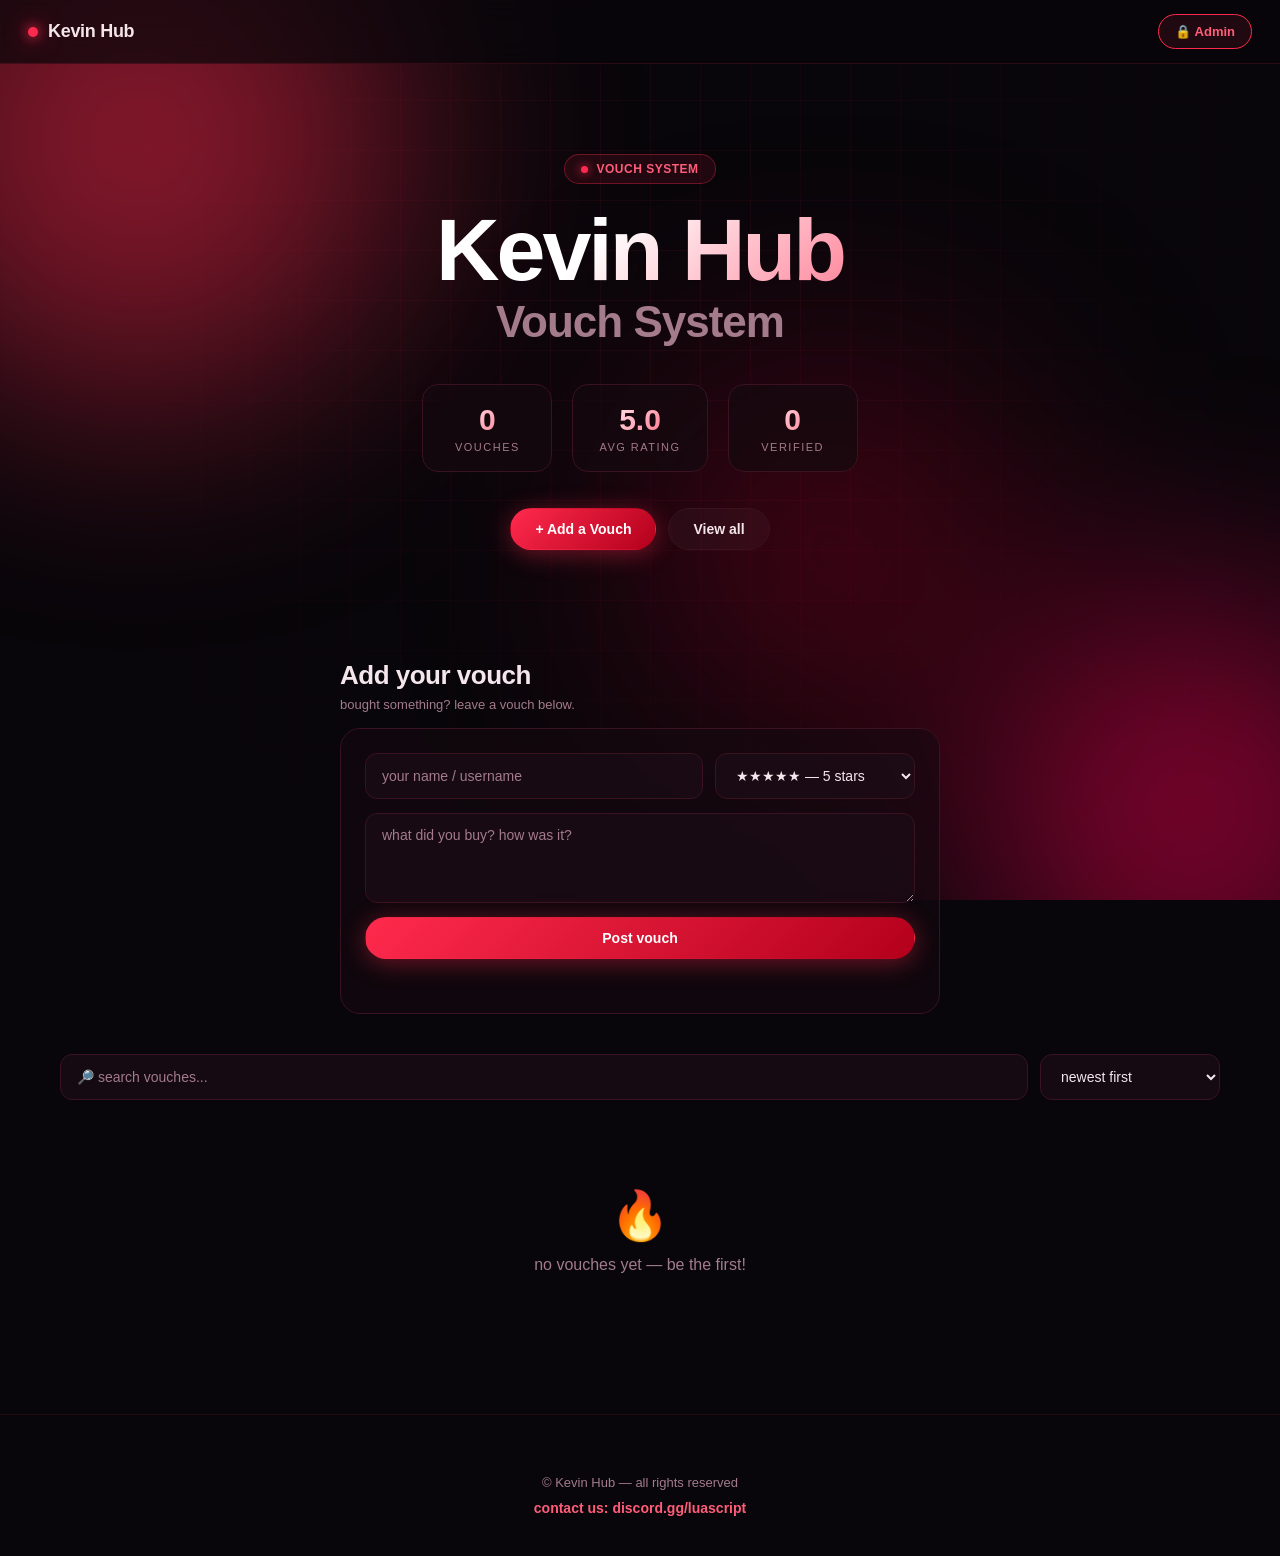
==== commit 71bd9d20: "Update index.html" ====
--- a/index.html
+++ b/index.html
@@ -61,7 +61,7 @@
   border-radius:100px;font-size:13px;font-weight:700;
   cursor:pointer;transition:all .25s;font-family:inherit;
 }
-.admin-btn:hover{background:var(--red);color:white;box-shadow:var(--glow)}
+.admin-btn:hover{background:var(--red);color:#fff;box-shadow:var(--glow)}
 
 /* HERO */
 .hero{text-align:center;padding:90px 20px 50px;position:relative}
@@ -367,7 +367,6 @@
       ({ "&":"&amp;","<":"&lt;",">":"&gt;",'"':"&quot;","'":"&#39;" }[c]));
   }
 
-  /* PUBLIC */
   const grid = $("grid");
   let all = [];
 
@@ -428,7 +427,6 @@
     });
   }
 
-  /* ADD VOUCH */
   $("addForm").addEventListener("submit", e => {
     e.preventDefault();
     const fd = new FormData(e.target);
@@ -452,7 +450,6 @@
     $("list").scrollIntoView({behavior:"smooth"});
   });
 
-  /* SEARCH + SORT */
   $("search").addEventListener("input", e => {
     const q = e.target.value.toLowerCase();
     render(all.filter(v =>
@@ -467,7 +464,6 @@
     render(copy);
   });
 
-  /* ADMIN */
   const overlay = $("adminOverlay");
   const loginBox = $("adminLogin");
   const panelBox = $("adminPanel");
@@ -512,7 +508,6 @@
   });
   $("pw").addEventListener("keydown", e => { if (e.key === "Enter") $("loginBtn").click(); });
 
-  /* MASS CREATE */
   $("createBtn").addEventListener("click", () => {
     const n = Math.min(Math.max(parseInt($("count").value)||10, 1), 500);
     const list = getVouches();
@@ -569,7 +564,6 @@
     }
   }
 
-  /* RANDOM GENERATORS */
   const PREFIXES = ["vouch","big vouch","huge vouch","vouch for","def vouch","+rep","++rep","rep++","legit","100% legit","actually legit","trusted","super trusted","verified","confirmed","real one","goated","W seller","W","solid","clean","smooth","fast af","quick","instant","no cap","fr","ong","lowkey","honestly"];
   const MIDDLES = ["went first and got it in seconds","paid, got my stuff right after","no scam, everything as described","delivered faster than expected","super easy to deal with","communication was 10/10","helped me out at 3am no complaints","even threw in a little extra","replied in under a minute","explained everything step by step","gave me a discount because i was chill","been buying from him for months now","second time buying, still perfect","third time, still 10/10","never had a single issue","way better than the other sellers i tried","price was more than fair","didnt even have to ask twice","kept me updated the whole time","handled a small problem like a pro"];
   const ENDINGS = ["🔥","🔥🔥","💯","🙏","🤝","😮‍💨","🫡","⚡","👑","❤️","will buy again","coming back for sure","highly recommend","10/10","10/10 would recommend","best seller on here","dont sleep on him","trust him with your money","no reason to go anywhere else","goat fr","my go to now","","",""];
